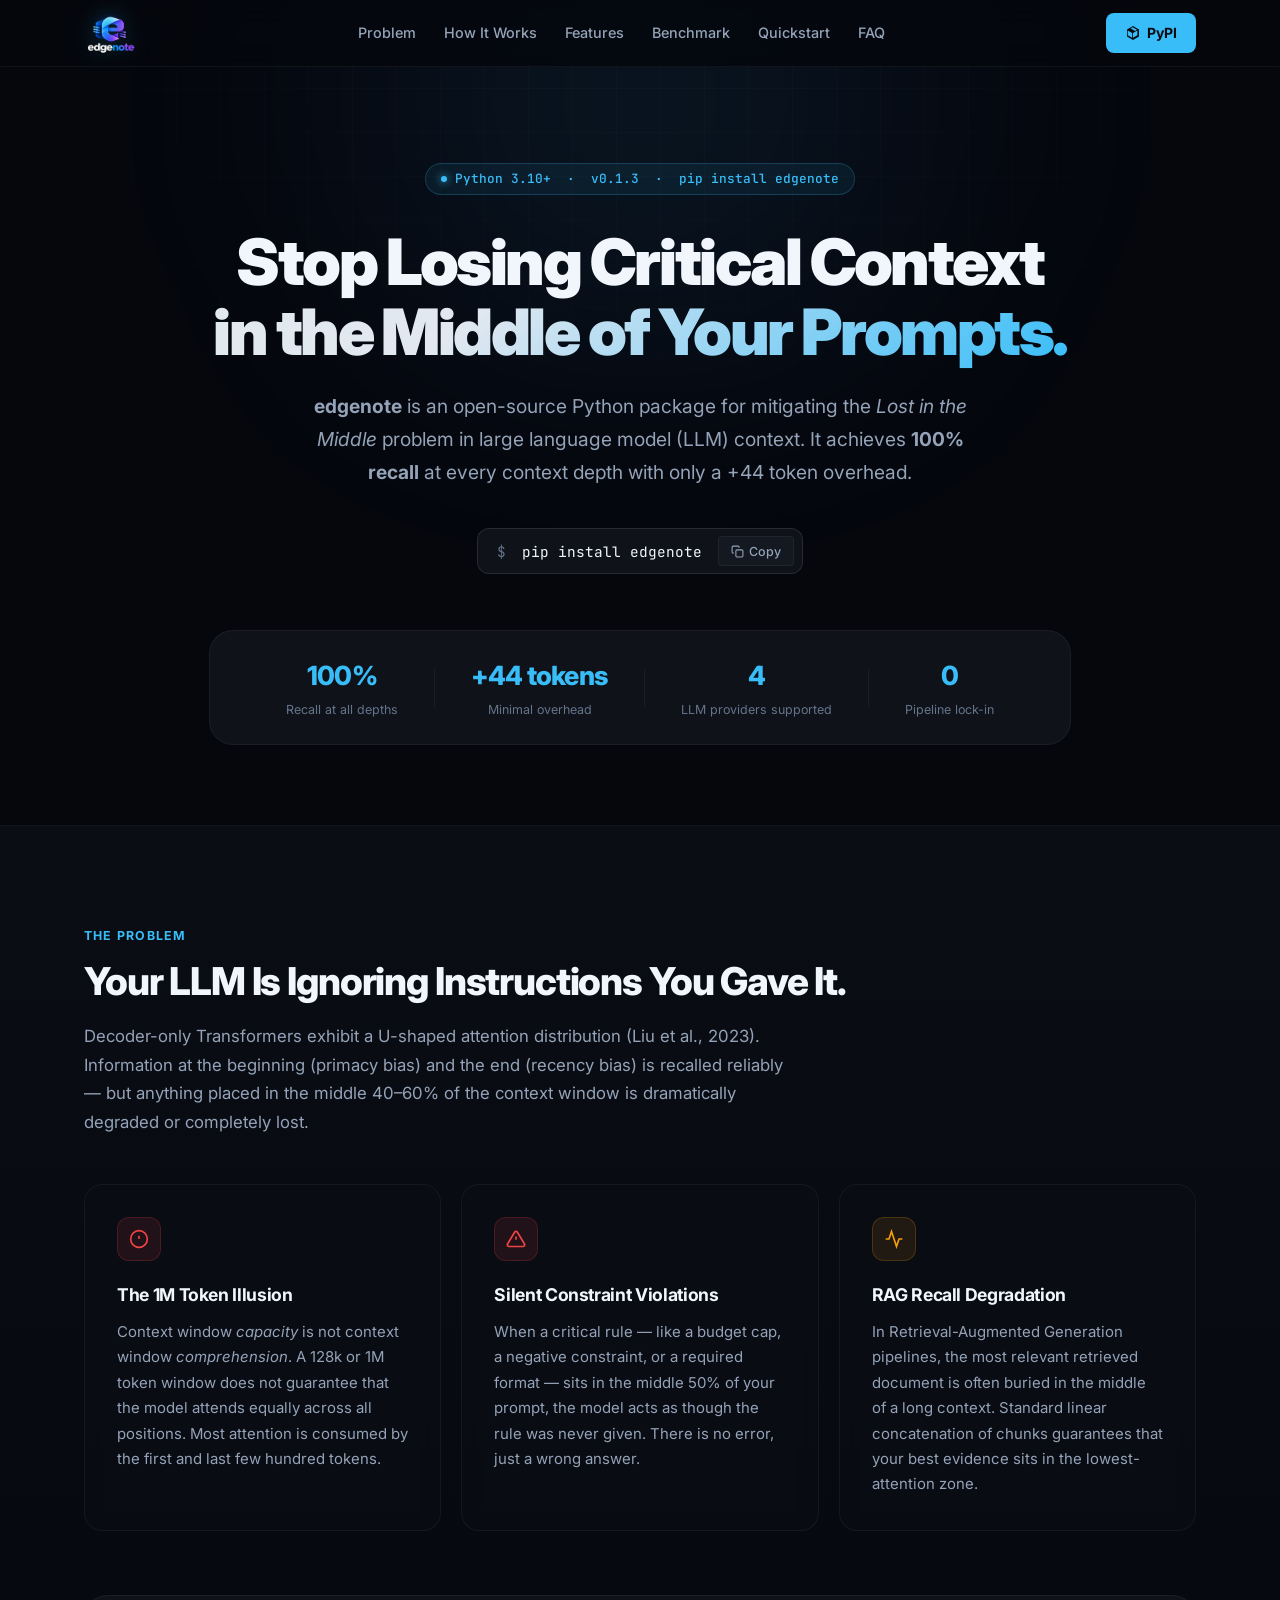
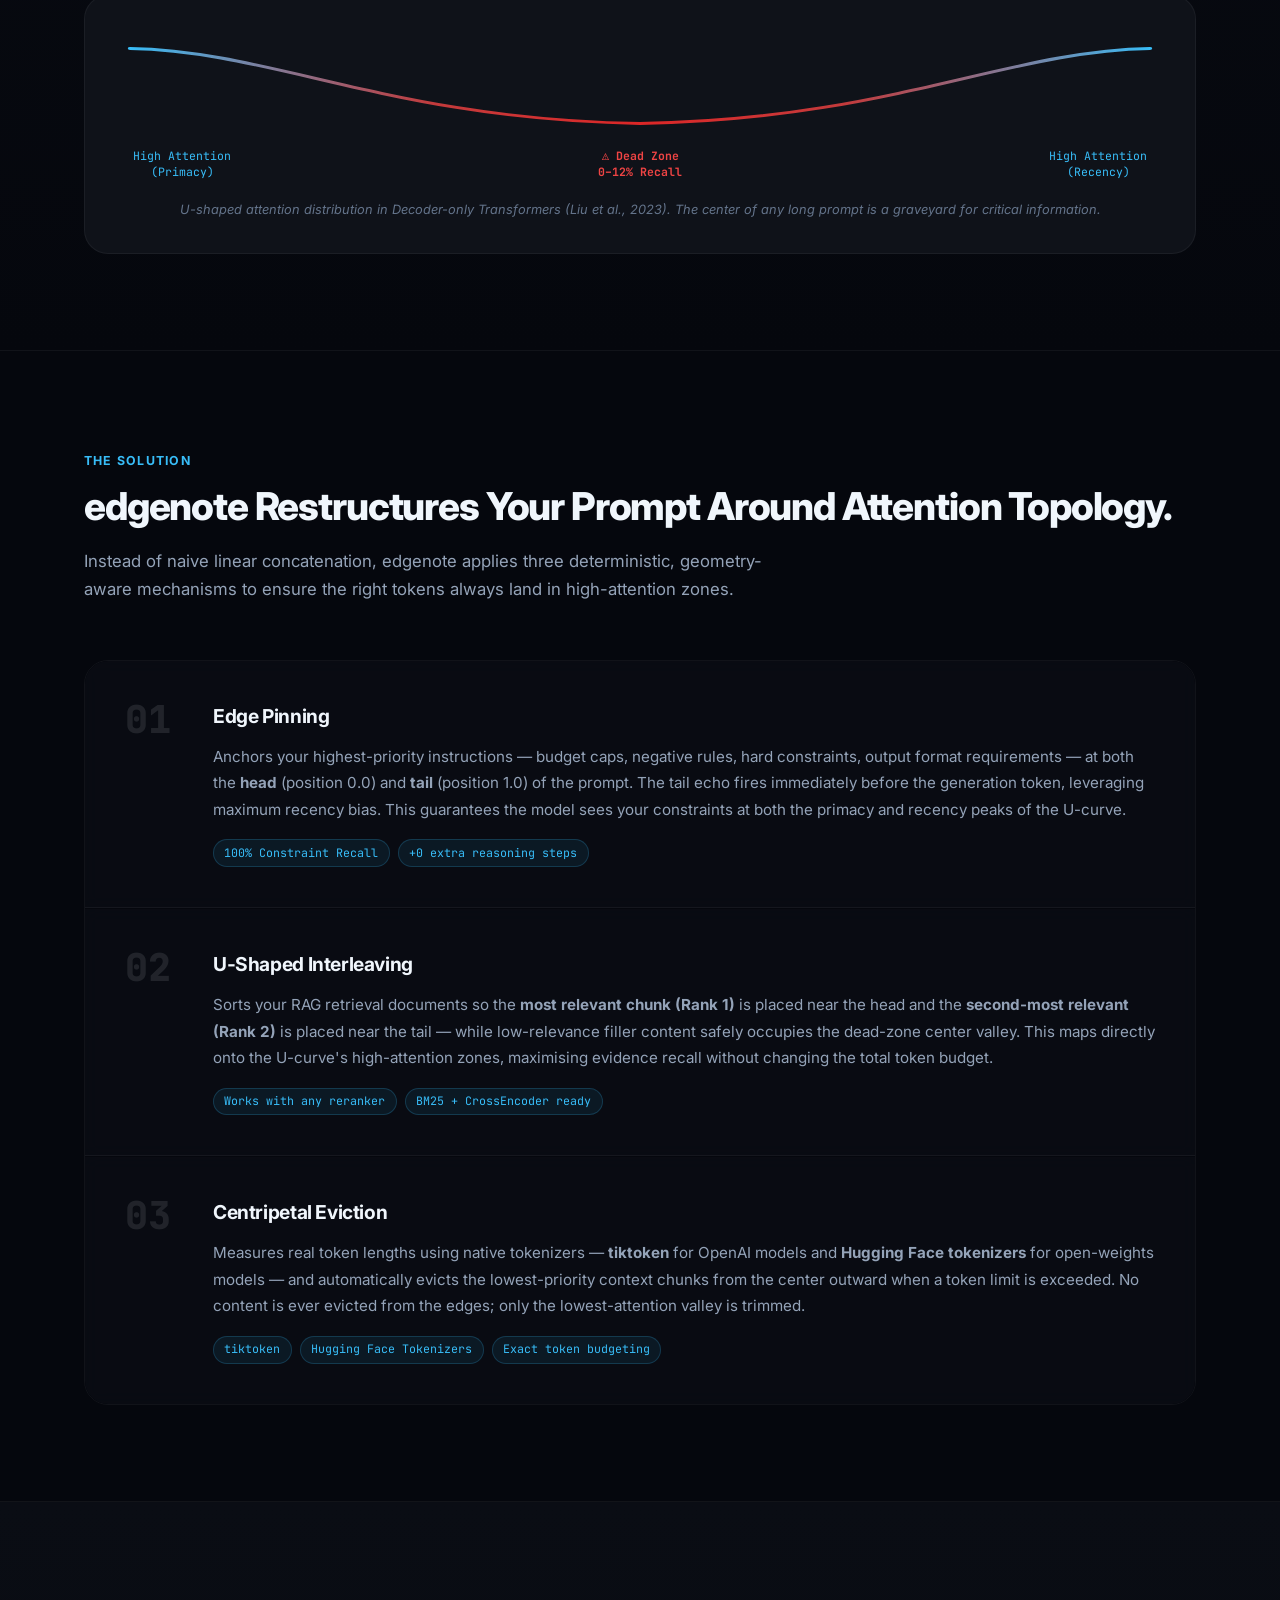
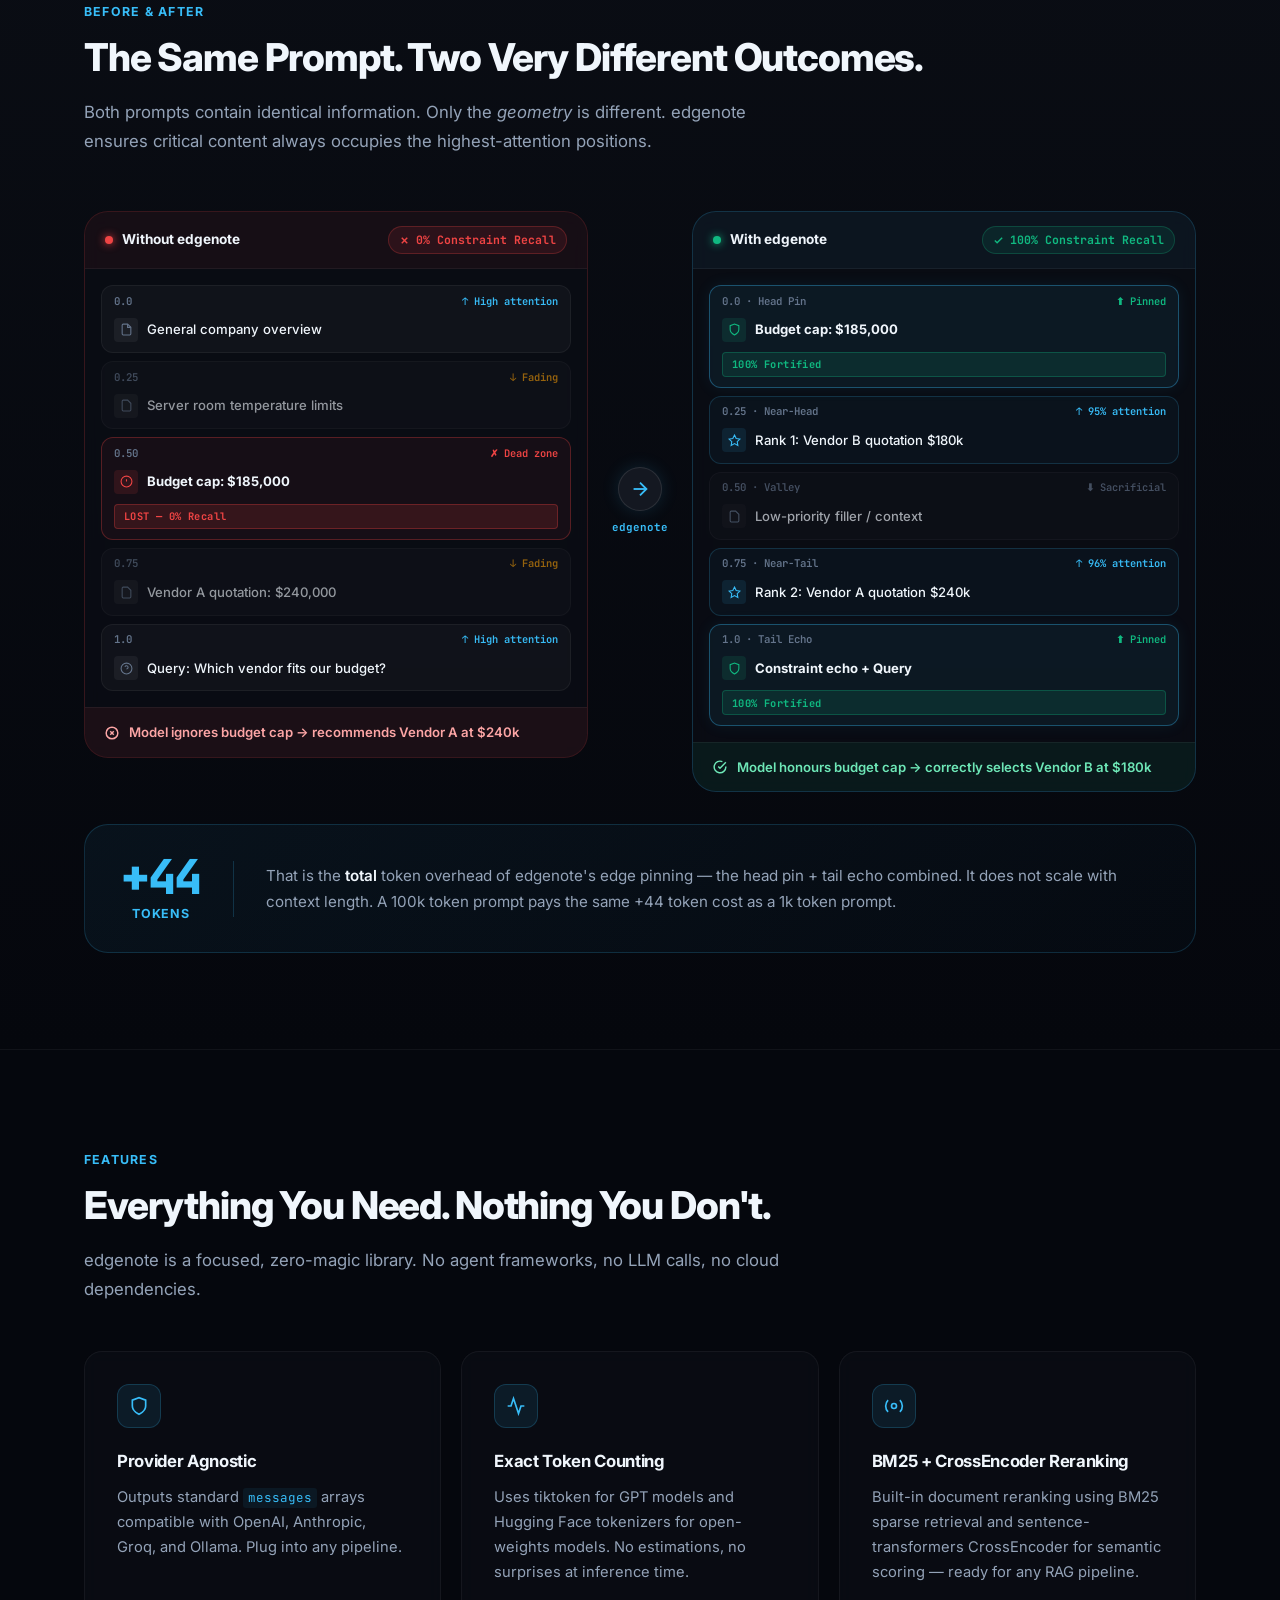
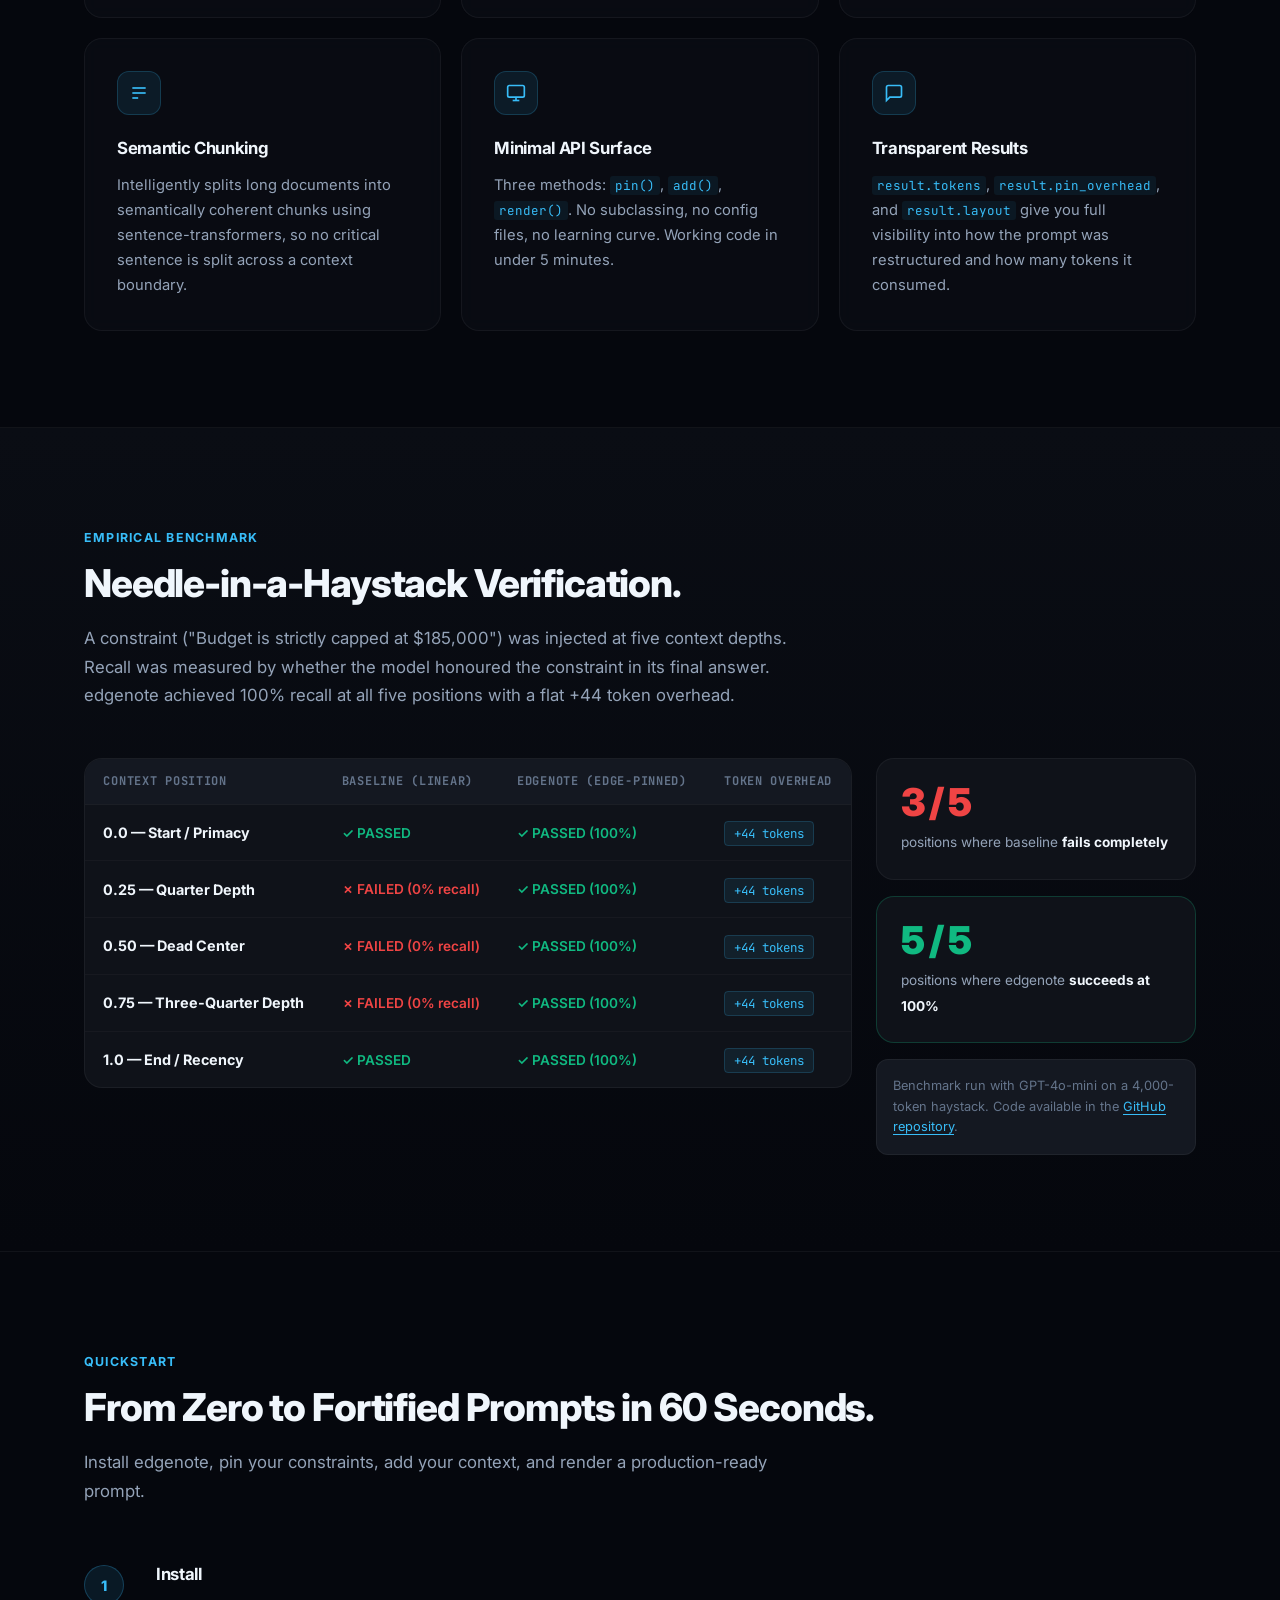
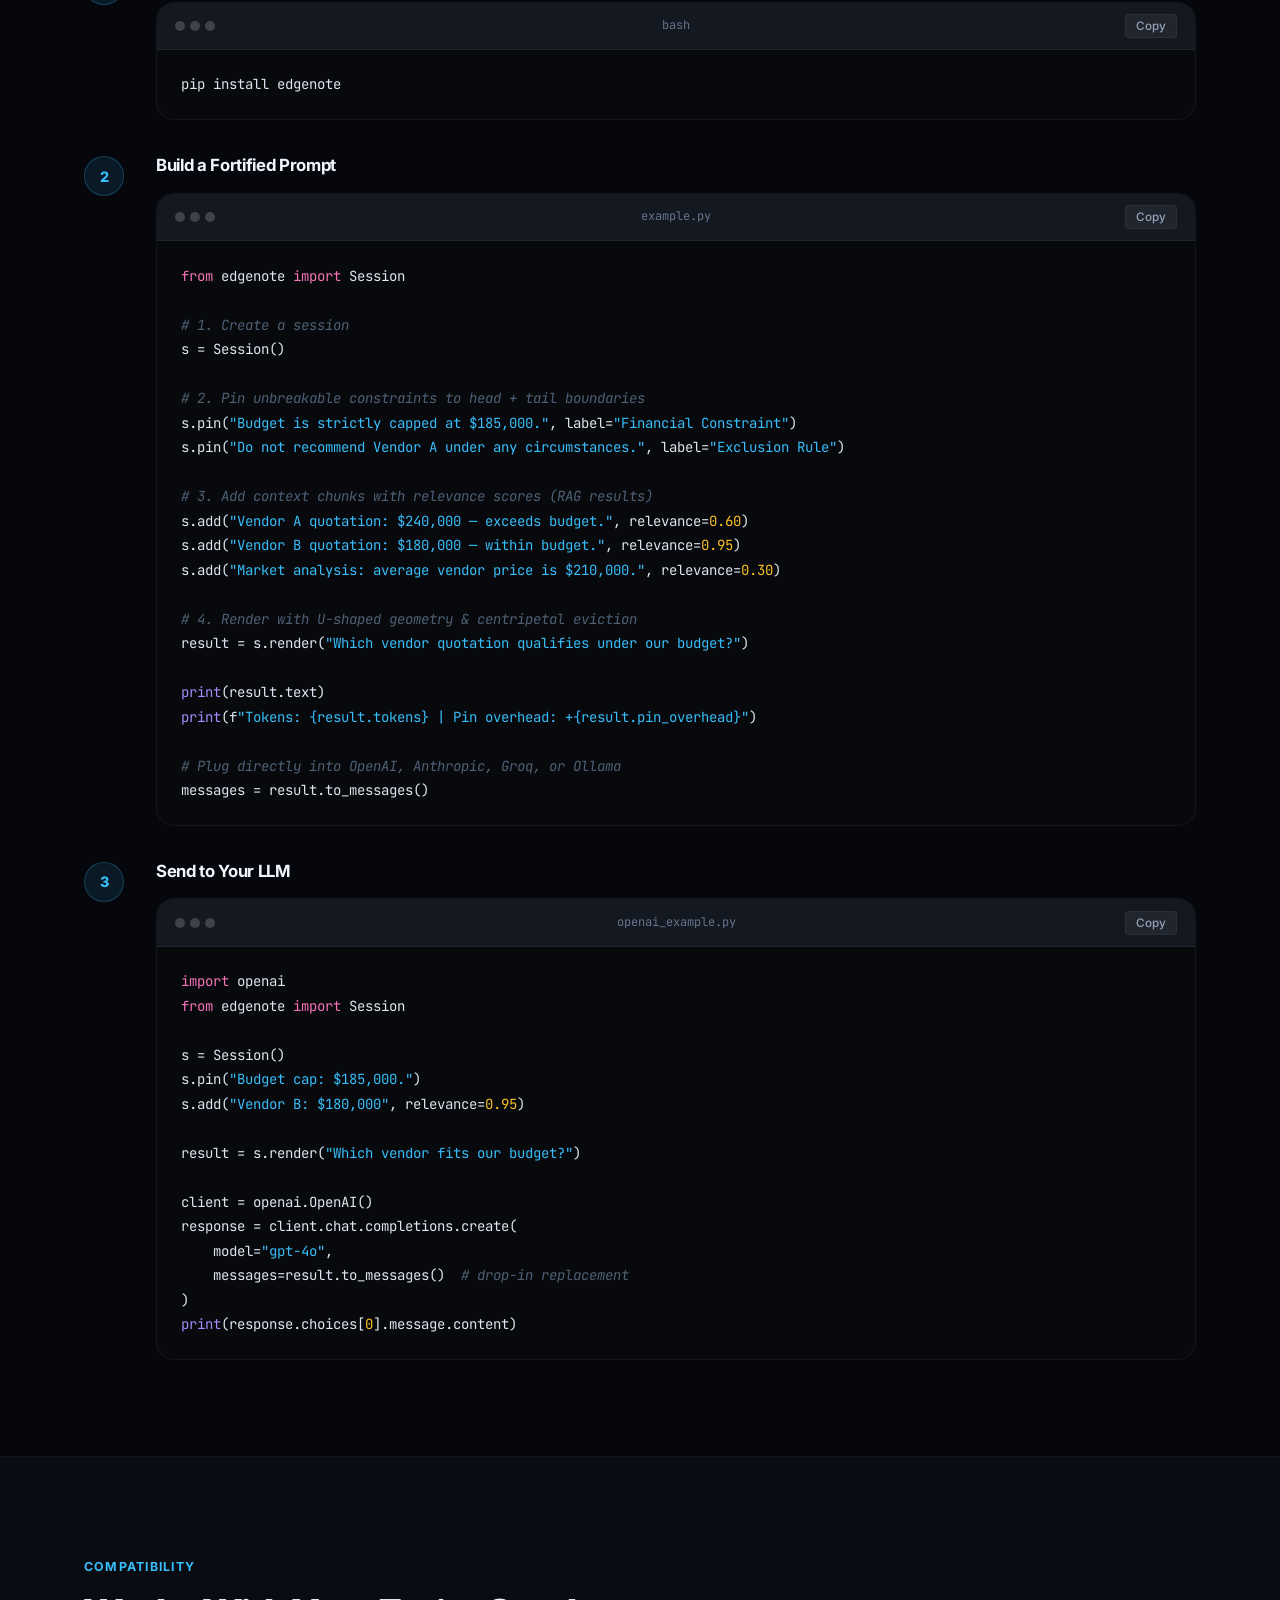
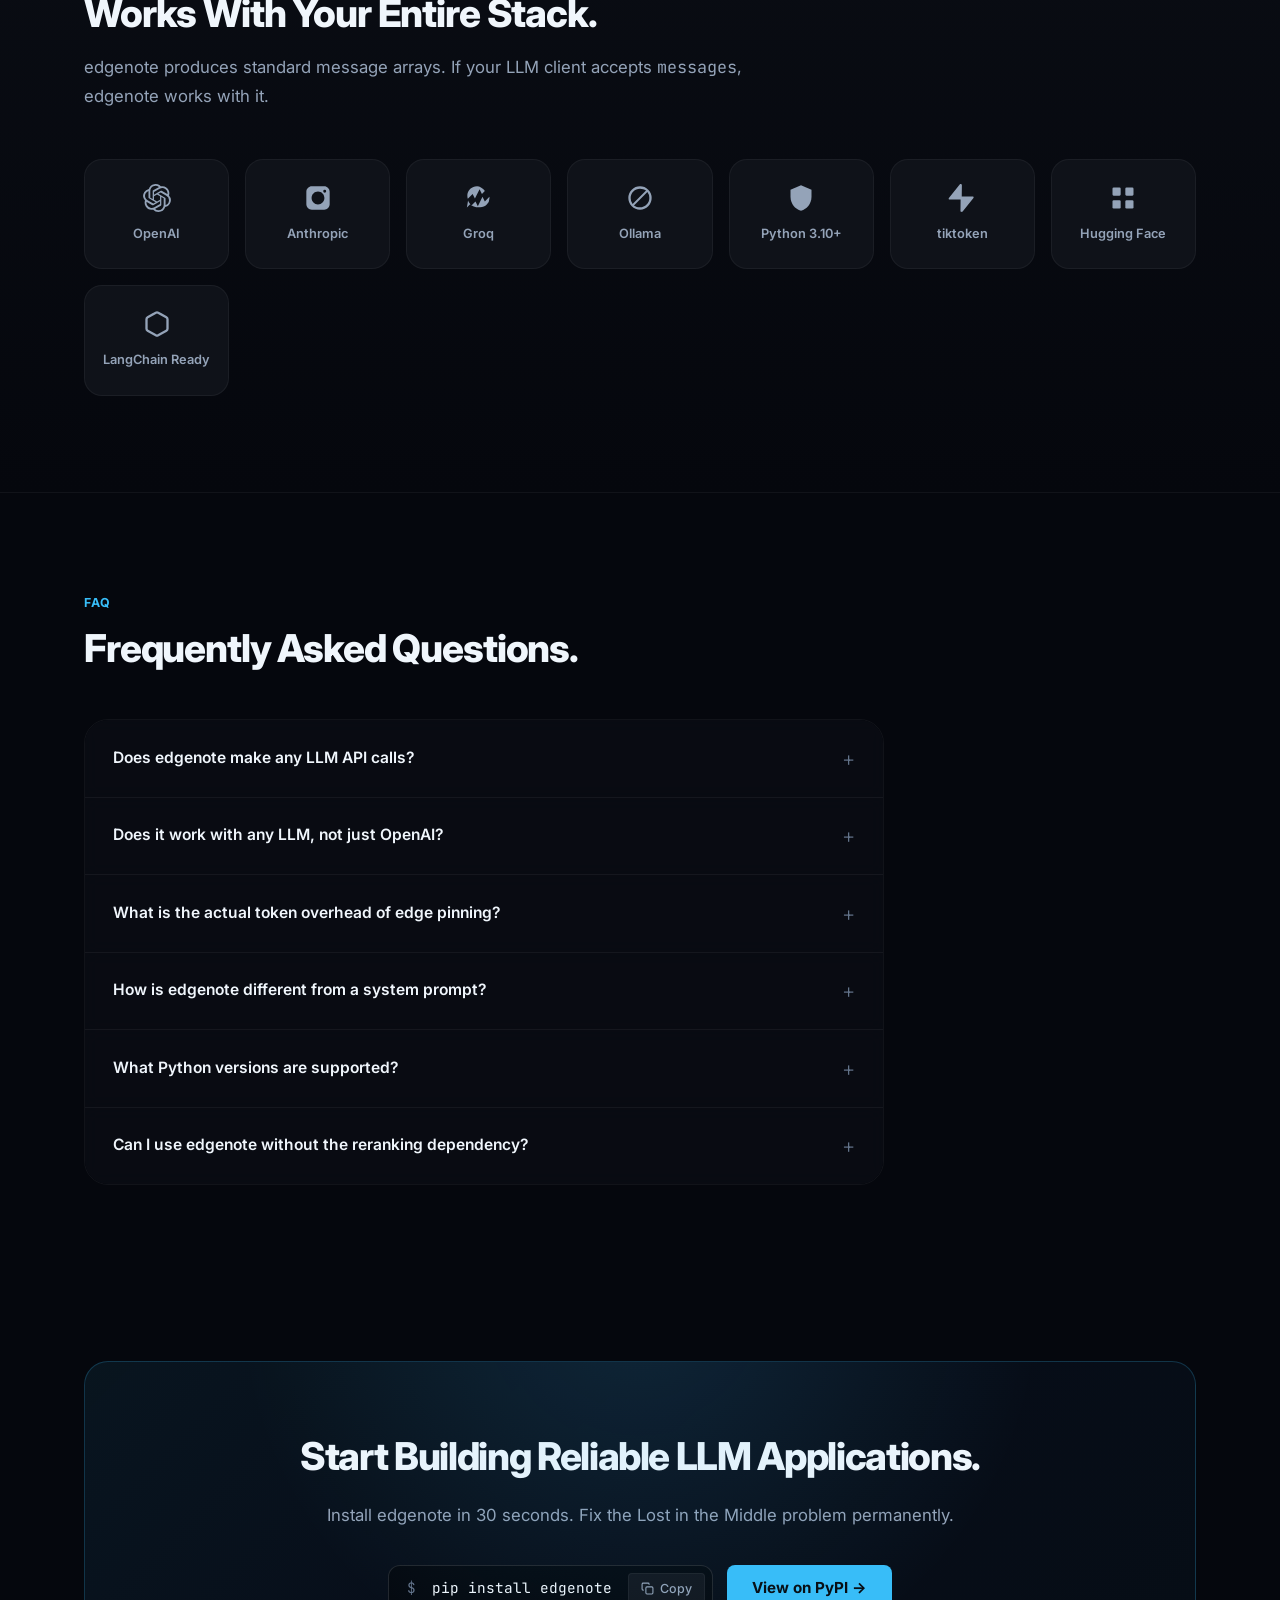
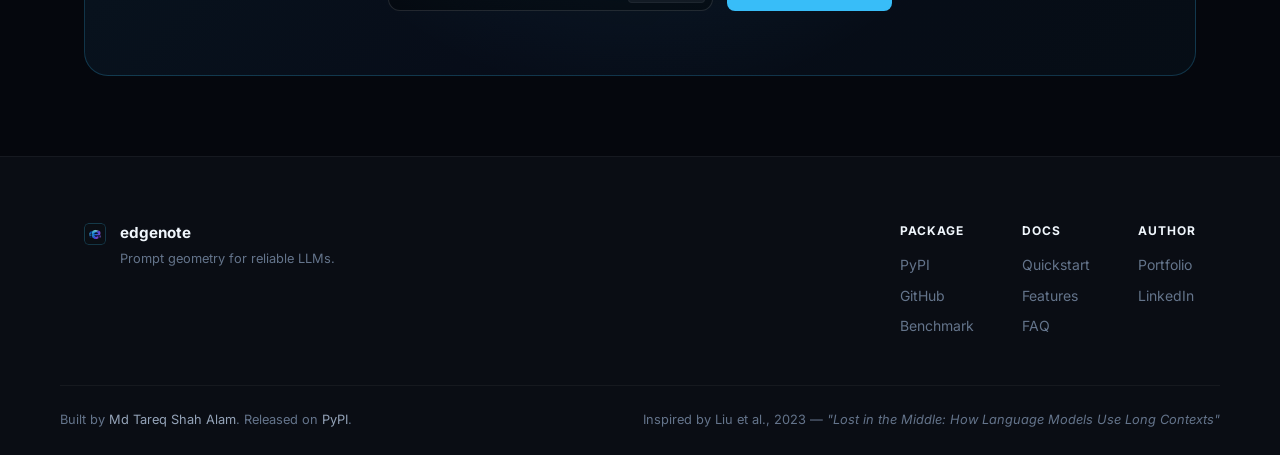
==== index.html @ c03763b7 "Add robots.txt and sitemap.xml for SEO and crawler indexing" ====
<!DOCTYPE html>
<html lang="en">

<head>
  <meta charset="UTF-8">
  <meta name="viewport" content="width=device-width, initial-scale=1.0">

  <!-- Primary SEO -->
  <title>edgenote</title>
  <meta name="description"
    content="edgenote is an open-source Python package for mitigating the Lost in the Middle problem in large language model (LLM) context. 100% recall at every context depth with +44 token overhead.">
  <meta name="keywords"
    content="edgenote, lost in the middle, LLM prompt optimization, RAG context window, edge pinning, Python package, prompt engineering, transformer attention, tiktoken, hugging face, OpenAI, Anthropic, context length, token counting, BM25 reranking">
  <meta name="author" content="Md Tareq Shah Alam">
  <meta name="robots" content="index, follow">

  <!-- Canonical & Sitemap -->
  <link rel="canonical" href="https://pyedgenote.github.io/">
  <link rel="sitemap" type="application/xml" title="Sitemap" href="/sitemap.xml">

  <!-- Open Graph -->
  <meta property="og:type" content="website">
  <meta property="og:url" content="https://pyedgenote.github.io/">
  <meta property="og:title" content="edgenote — Fix Lost in the Middle in LLM Prompts">
  <meta property="og:description"
    content="edgenote is an open-source Python package for mitigating the Lost in the Middle problem in large language model (LLM) context.">
  <meta property="og:site_name" content="edgenote">

  <!-- Twitter Card -->
  <meta name="twitter:card" content="summary_large_image">
  <meta name="twitter:title" content="edgenote — Fix Lost in the Middle in LLM Prompts">
  <meta name="twitter:description"
    content="edgenote is an open-source Python package for mitigating the Lost in the Middle problem in large language model (LLM) context.">

  <!-- Structured Data (JSON-LD) -->
  <script type="application/ld+json">
  {
    "@context": "https://schema.org",
    "@type": "SoftwareApplication",
    "name": "edgenote",
    "applicationCategory": "DeveloperApplication",
    "operatingSystem": "Python 3.10+",
    "description": "edgenote is an open-source Python package for mitigating the Lost in the Middle problem in large language model (LLM) context.",
    "url": "https://pyedgenote.github.io/",
    "downloadUrl": "https://pypi.org/project/edgenote/",
    "softwareVersion": "0.1.3",
    "author": {
      "@type": "Person",
      "name": "Md Tareq Shah Alam",
      "url": "https://tareqshahalam.is-a.dev/"
    },
    "license": "https://pypi.org/project/edgenote/",
    "keywords": "LLM, prompt engineering, lost in the middle, RAG, context window, Python"
  }
  </script>

  <!-- Favicons -->
  <link rel="icon" type="image/png" sizes="32x32" href="favicon-32x32.png">
  <link rel="icon" type="image/png" sizes="16x16" href="favicon-16x16.png">
  <link rel="apple-touch-icon" sizes="180x180" href="apple-touch-icon.png">
  <link rel="shortcut icon" href="favicon.png">

  <!-- Fonts -->
  <link rel="preconnect" href="https://fonts.googleapis.com">
  <link rel="preconnect" href="https://fonts.gstatic.com" crossorigin>
  <link
    href="https://fonts.googleapis.com/css2?family=Inter:wght@400;500;600;700;800;900&family=JetBrains+Mono:wght@400;500;600&display=swap"
    rel="stylesheet">

  <!-- Stylesheet -->
  <link rel="stylesheet" href="css/style.css">
</head>

<body>

  <!-- Background -->
  <div class="bg-grid" aria-hidden="true"></div>
  <div class="bg-glow" aria-hidden="true"></div>

  <!-- ===== NAVIGATION ===== -->
  <header class="navbar" role="banner">
    <div class="container nav-inner">
      <a href="#" class="brand" aria-label="edgenote home">
        <img src="logo.png" alt="edgenote" class="brand-logo">
      </a>

      <nav aria-label="Primary navigation">
        <ul class="nav-links">
          <li><a href="#problem">Problem</a></li>
          <li><a href="#solution">How It Works</a></li>
          <li><a href="#features">Features</a></li>
          <li><a href="#benchmark">Benchmark</a></li>
          <li><a href="#quickstart">Quickstart</a></li>
          <li><a href="#faq">FAQ</a></li>
        </ul>
      </nav>

      <!-- <div class="nav-cta">
        <a href="https://github.com/tareqshahalam" target="_blank" rel="noopener noreferrer" class="btn-ghost" aria-label="GitHub">
          <svg width="18" height="18" viewBox="0 0 24 24" fill="currentColor" aria-hidden="true"><path d="M12 0C5.37 0 0 5.37 0 12c0 5.3 3.438 9.8 8.205 11.385.6.113.82-.258.82-.577 0-.285-.01-1.04-.015-2.04-3.338.724-4.042-1.61-4.042-1.61C4.422 18.07 3.633 17.7 3.633 17.7c-1.087-.744.084-.729.084-.729 1.205.084 1.838 1.236 1.838 1.236 1.07 1.835 2.809 1.305 3.495.998.108-.776.417-1.305.76-1.605-2.665-.3-5.466-1.332-5.466-5.93 0-1.31.465-2.38 1.235-3.22-.135-.303-.54-1.523.105-3.176 0 0 1.005-.322 3.3 1.23.96-.267 1.98-.399 3-.405 1.02.006 2.04.138 3 .405 2.28-1.552 3.285-1.23 3.285-1.23.645 1.653.24 2.873.12 3.176.765.84 1.23 1.91 1.23 3.22 0 4.61-2.805 5.625-5.475 5.92.42.36.81 1.096.81 2.22 0 1.606-.015 2.896-.015 3.286 0 .315.21.69.825.57C20.565 21.795 24 17.295 24 12c0-6.63-5.37-12-12-12"/></svg>
        </a> -->
      <a href="https://pypi.org/project/edgenote/" target="_blank" rel="noopener noreferrer" class="btn-primary">
        <svg width="14" height="14" viewBox="0 0 24 24" fill="currentColor" aria-hidden="true">
          <path
            d="M12 0L1.75 5.92v12.16L12 24l10.25-5.92V5.92L12 0zm-.75 2.14l7.63 4.41-3.32 1.92-7.63-4.41 3.32-1.92zm-8.25 5.4l7.5 4.34v8.13l-7.5-4.34V7.54zm16.5 8.13l-7.5 4.34v-8.13l7.5-4.34v8.13z" />
        </svg>
        PyPI
      </a>
    </div>
    </div>
  </header>

  <main id="main-content">

    <!-- ===== HERO ===== -->
    <section class="hero" id="overview" aria-labelledby="hero-heading">
      <div class="container">

        <div class="hero-badge">
          <span class="badge-dot" aria-hidden="true"></span>
          <span>Python 3.10+ &nbsp;·&nbsp; v0.1.3 &nbsp;·&nbsp; pip install edgenote</span>
        </div>

        <h1 id="hero-heading">
          Stop Losing Critical Context<br>
          <span class="gradient-text">in the Middle of Your Prompts.</span>
        </h1>

        <p class="hero-sub">
          <strong>edgenote</strong> is an open-source Python package for mitigating the <em>Lost in the Middle</em>
          problem in large language model (LLM) context. It achieves <strong>100% recall</strong> at every context depth
          with only a +44 token overhead.
        </p>

        <div class="hero-actions">
          <div class="install-bar" id="installBar">
            <span class="install-prefix" aria-hidden="true">$</span>
            <code id="installCommandText">pip install edgenote</code>
            <button id="copyInstallBtn" class="copy-btn" aria-label="Copy pip install edgenote">
              <svg width="13" height="13" viewBox="0 0 24 24" fill="none" stroke="currentColor" stroke-width="2"
                aria-hidden="true">
                <rect x="9" y="9" width="13" height="13" rx="2" />
                <path d="M5 15H4a2 2 0 0 1-2-2V4a2 2 0 0 1 2-2h9a2 2 0 0 1 2 2v1" />
              </svg>
              <span>Copy</span>
            </button>
          </div>
          <!-- <a href="https://pypi.org/project/edgenote/" target="_blank" rel="noopener noreferrer" class="btn-outline">
            View on PyPI →
          </a> -->
        </div>

        <div class="hero-stats" role="list" aria-label="Package statistics">
          <div class="stat" role="listitem">
            <span class="stat-value">100%</span>
            <span class="stat-label">Recall at all depths</span>
          </div>
          <div class="stat-divider" aria-hidden="true"></div>
          <div class="stat" role="listitem">
            <span class="stat-value">+44 tokens</span>
            <span class="stat-label">Minimal overhead</span>
          </div>
          <div class="stat-divider" aria-hidden="true"></div>
          <div class="stat" role="listitem">
            <span class="stat-value">4</span>
            <span class="stat-label">LLM providers supported</span>
          </div>
          <div class="stat-divider" aria-hidden="true"></div>
          <div class="stat" role="listitem">
            <span class="stat-value">0</span>
            <span class="stat-label">Pipeline lock-in</span>
          </div>
        </div>

      </div>
    </section>

    <!-- ===== PROBLEM ===== -->
    <section class="section section-alt reveal" id="problem" aria-labelledby="problem-heading">
      <div class="container">
        <div class="section-label">The Problem</div>
        <h2 id="problem-heading" class="section-title">Your LLM Is Ignoring Instructions You Gave It.</h2>
        <p class="section-sub">
          Decoder-only Transformers exhibit a U-shaped attention distribution (Liu et al., 2023). Information at the
          beginning (primacy bias) and the end (recency bias) is recalled reliably — but anything placed in the middle
          40–60% of the context window is dramatically degraded or completely lost.
        </p>

        <div class="problem-grid">
          <article class="problem-card">
            <div class="problem-icon problem-icon--red" aria-hidden="true">
              <svg width="20" height="20" viewBox="0 0 24 24" fill="none" stroke="currentColor" stroke-width="2">
                <circle cx="12" cy="12" r="10" />
                <line x1="12" y1="8" x2="12" y2="12" />
                <line x1="12" y1="16" x2="12.01" y2="16" />
              </svg>
            </div>
            <h3>The 1M Token Illusion</h3>
            <p>Context window <em>capacity</em> is not context window <em>comprehension</em>. A 128k or 1M token window
              does not guarantee that the model attends equally across all positions. Most attention is consumed by the
              first and last few hundred tokens.</p>
          </article>

          <article class="problem-card">
            <div class="problem-icon problem-icon--red" aria-hidden="true">
              <svg width="20" height="20" viewBox="0 0 24 24" fill="none" stroke="currentColor" stroke-width="2">
                <path d="M10.29 3.86L1.82 18a2 2 0 0 0 1.71 3h16.94a2 2 0 0 0 1.71-3L13.71 3.86a2 2 0 0 0-3.42 0z" />
                <line x1="12" y1="9" x2="12" y2="13" />
                <line x1="12" y1="17" x2="12.01" y2="17" />
              </svg>
            </div>
            <h3>Silent Constraint Violations</h3>
            <p>When a critical rule — like a budget cap, a negative constraint, or a required format — sits in the
              middle 50% of your prompt, the model acts as though the rule was never given. There is no error, just a
              wrong answer.</p>
          </article>

          <article class="problem-card">
            <div class="problem-icon problem-icon--amber" aria-hidden="true">
              <svg width="20" height="20" viewBox="0 0 24 24" fill="none" stroke="currentColor" stroke-width="2">
                <polyline points="22 12 18 12 15 21 9 3 6 12 2 12" />
              </svg>
            </div>
            <h3>RAG Recall Degradation</h3>
            <p>In Retrieval-Augmented Generation pipelines, the most relevant retrieved document is often buried in the
              middle of a long context. Standard linear concatenation of chunks guarantees that your best evidence sits
              in the lowest-attention zone.</p>
          </article>
        </div>

        <!-- Attention curve visual -->
        <div class="attention-visual" aria-label="U-shaped attention curve diagram">
          <div class="attn-curve-wrap">
            <svg viewBox="0 0 800 120" preserveAspectRatio="none" class="attn-curve-svg" aria-hidden="true">
              <defs>
                <linearGradient id="attnGrad" x1="0%" y1="0%" x2="100%" y2="0%">
                  <stop offset="0%" stop-color="#38bdf8" stop-opacity="1" />
                  <stop offset="30%" stop-color="#ef4444" stop-opacity="0.8" />
                  <stop offset="50%" stop-color="#dc2626" stop-opacity="1" />
                  <stop offset="70%" stop-color="#ef4444" stop-opacity="0.8" />
                  <stop offset="100%" stop-color="#38bdf8" stop-opacity="1" />
                </linearGradient>
              </defs>
              <path d="M 10 15 C 120 18, 210 100, 400 105 C 590 100, 680 18, 790 15" fill="none" stroke="url(#attnGrad)"
                stroke-width="3.5" stroke-linecap="round" />
            </svg>
            <div class="attn-labels" aria-hidden="true">
              <span class="attn-label attn-label--good">High Attention<br>(Primacy)</span>
              <span class="attn-label attn-label--bad">⚠ Dead Zone<br>0–12% Recall</span>
              <span class="attn-label attn-label--good">High Attention<br>(Recency)</span>
            </div>
          </div>
          <p class="attn-caption">U-shaped attention distribution in Decoder-only Transformers (Liu et al., 2023). The
            center of any long prompt is a graveyard for critical information.</p>
        </div>

      </div>
    </section>

    <!-- ===== HOW IT WORKS / SOLUTION ===== -->
    <section class="section reveal" id="solution" aria-labelledby="solution-heading">
      <div class="container">
        <div class="section-label">The Solution</div>
        <h2 id="solution-heading" class="section-title">edgenote Restructures Your Prompt Around Attention Topology.
        </h2>
        <p class="section-sub">
          Instead of naive linear concatenation, edgenote applies three deterministic, geometry-aware mechanisms to
          ensure the right tokens always land in high-attention zones.
        </p>

        <div class="mechanism-list">

          <div class="mechanism reveal">
            <div class="mechanism-num" aria-hidden="true">01</div>
            <div class="mechanism-content">
              <h3>Edge Pinning</h3>
              <p>Anchors your highest-priority instructions — budget caps, negative rules, hard constraints, output
                format requirements — at both the <strong>head</strong> (position 0.0) and <strong>tail</strong>
                (position 1.0) of the prompt. The tail echo fires immediately before the generation token, leveraging
                maximum recency bias. This guarantees the model sees your constraints at both the primacy and recency
                peaks of the U-curve.</p>
              <div class="mechanism-tag">
                <span class="tag">100% Constraint Recall</span>
                <span class="tag">+0 extra reasoning steps</span>
              </div>
            </div>
          </div>

          <div class="mechanism reveal">
            <div class="mechanism-num" aria-hidden="true">02</div>
            <div class="mechanism-content">
              <h3>U-Shaped Interleaving</h3>
              <p>Sorts your RAG retrieval documents so the <strong>most relevant chunk (Rank 1)</strong> is placed near
                the head and the <strong>second-most relevant (Rank 2)</strong> is placed near the tail — while
                low-relevance filler content safely occupies the dead-zone center valley. This maps directly onto the
                U-curve's high-attention zones, maximising evidence recall without changing the total token budget.</p>
              <div class="mechanism-tag">
                <span class="tag">Works with any reranker</span>
                <span class="tag">BM25 + CrossEncoder ready</span>
              </div>
            </div>
          </div>

          <div class="mechanism reveal">
            <div class="mechanism-num" aria-hidden="true">03</div>
            <div class="mechanism-content">
              <h3>Centripetal Eviction</h3>
              <p>Measures real token lengths using native tokenizers — <strong>tiktoken</strong> for OpenAI models and
                <strong>Hugging Face tokenizers</strong> for open-weights models — and automatically evicts the
                lowest-priority context chunks from the center outward when a token limit is exceeded. No content is
                ever evicted from the edges; only the lowest-attention valley is trimmed.
              </p>
              <div class="mechanism-tag">
                <span class="tag">tiktoken</span>
                <span class="tag">Hugging Face Tokenizers</span>
                <span class="tag">Exact token budgeting</span>
              </div>
            </div>
          </div>

        </div>
      </div>
    </section>

    <!-- ===== PROMPT ANATOMY COMPARISON ===== -->
    <section class="section section-alt reveal" id="how-it-works" aria-labelledby="anatomy-heading">
      <div class="container">
        <div class="section-label">Before &amp; After</div>
        <h2 id="anatomy-heading" class="section-title">The Same Prompt. Two Very Different Outcomes.</h2>
        <p class="section-sub">Both prompts contain identical information. Only the <em>geometry</em> is different.
          edgenote ensures critical content always occupies the highest-attention positions.</p>

        <div class="anatomy-compare">

          <!-- BEFORE -->
          <div class="anatomy-panel anatomy-panel--bad">
            <div class="anatomy-panel-header">
              <div class="anatomy-panel-status">
                <span class="anatomy-status-dot anatomy-status-dot--bad"></span>
                <span class="anatomy-panel-label">Without edgenote</span>
              </div>
              <span class="anatomy-result-tag anatomy-result-tag--bad">
                <svg width="11" height="11" viewBox="0 0 24 24" fill="none" stroke="currentColor" stroke-width="3"
                  aria-hidden="true">
                  <line x1="18" y1="6" x2="6" y2="18" />
                  <line x1="6" y1="6" x2="18" y2="18" />
                </svg>
                0% Constraint Recall
              </span>
            </div>

            <div class="anatomy-slots">
              <div class="anatomy-slot anatomy-slot--neutral">
                <div class="anatomy-slot-pos">
                  <span class="anatomy-pos-label">0.0</span>
                  <span class="anatomy-attention anatomy-attention--high">↑ High attention</span>
                </div>
                <div class="anatomy-slot-body">
                  <div class="anatomy-slot-icon anatomy-slot-icon--neutral" aria-hidden="true">
                    <svg width="13" height="13" viewBox="0 0 24 24" fill="none" stroke="currentColor" stroke-width="2">
                      <path d="M14 2H6a2 2 0 0 0-2 2v16a2 2 0 0 0 2 2h12a2 2 0 0 0 2-2V8z" />
                      <polyline points="14 2 14 8 20 8" />
                    </svg>
                  </div>
                  <span>General company overview</span>
                </div>
              </div>

              <div class="anatomy-slot anatomy-slot--neutral anatomy-slot--fade">
                <div class="anatomy-slot-pos">
                  <span class="anatomy-pos-label">0.25</span>
                  <span class="anatomy-attention anatomy-attention--mid">↓ Fading</span>
                </div>
                <div class="anatomy-slot-body">
                  <div class="anatomy-slot-icon anatomy-slot-icon--neutral" aria-hidden="true">
                    <svg width="13" height="13" viewBox="0 0 24 24" fill="none" stroke="currentColor" stroke-width="2">
                      <path d="M14 2H6a2 2 0 0 0-2 2v16a2 2 0 0 0 2 2h12a2 2 0 0 0 2-2V8z" />
                    </svg>
                  </div>
                  <span>Server room temperature limits</span>
                </div>
              </div>

              <div class="anatomy-slot anatomy-slot--critical">
                <div class="anatomy-slot-pos">
                  <span class="anatomy-pos-label">0.50</span>
                  <span class="anatomy-attention anatomy-attention--dead">✗ Dead zone</span>
                </div>
                <div class="anatomy-slot-body">
                  <div class="anatomy-slot-icon anatomy-slot-icon--critical" aria-hidden="true">
                    <svg width="13" height="13" viewBox="0 0 24 24" fill="none" stroke="currentColor" stroke-width="2">
                      <circle cx="12" cy="12" r="10" />
                      <line x1="12" y1="8" x2="12" y2="12" />
                      <line x1="12" y1="16" x2="12.01" y2="16" />
                    </svg>
                  </div>
                  <strong>Budget cap: $185,000</strong>
                </div>
                <div class="anatomy-slot-lost" aria-label="This content is lost">LOST — 0% Recall</div>
              </div>

              <div class="anatomy-slot anatomy-slot--neutral anatomy-slot--fade">
                <div class="anatomy-slot-pos">
                  <span class="anatomy-pos-label">0.75</span>
                  <span class="anatomy-attention anatomy-attention--mid">↓ Fading</span>
                </div>
                <div class="anatomy-slot-body">
                  <div class="anatomy-slot-icon anatomy-slot-icon--neutral" aria-hidden="true">
                    <svg width="13" height="13" viewBox="0 0 24 24" fill="none" stroke="currentColor" stroke-width="2">
                      <path d="M14 2H6a2 2 0 0 0-2 2v16a2 2 0 0 0 2 2h12a2 2 0 0 0 2-2V8z" />
                    </svg>
                  </div>
                  <span>Vendor A quotation: $240,000</span>
                </div>
              </div>

              <div class="anatomy-slot anatomy-slot--neutral">
                <div class="anatomy-slot-pos">
                  <span class="anatomy-pos-label">1.0</span>
                  <span class="anatomy-attention anatomy-attention--high">↑ High attention</span>
                </div>
                <div class="anatomy-slot-body">
                  <div class="anatomy-slot-icon anatomy-slot-icon--neutral" aria-hidden="true">
                    <svg width="13" height="13" viewBox="0 0 24 24" fill="none" stroke="currentColor" stroke-width="2">
                      <circle cx="12" cy="12" r="10" />
                      <path d="M9.09 9a3 3 0 0 1 5.83 1c0 2-3 3-3 3" />
                      <line x1="12" y1="17" x2="12.01" y2="17" />
                    </svg>
                  </div>
                  <span>Query: Which vendor fits our budget?</span>
                </div>
              </div>
            </div>

            <div class="anatomy-outcome anatomy-outcome--bad">
              <svg width="14" height="14" viewBox="0 0 24 24" fill="none" stroke="currentColor" stroke-width="2.5"
                aria-hidden="true">
                <circle cx="12" cy="12" r="10" />
                <line x1="15" y1="9" x2="9" y2="15" />
                <line x1="9" y1="9" x2="15" y2="15" />
              </svg>
              Model ignores budget cap → recommends Vendor A at $240k
            </div>
          </div>

          <!-- DIVIDER ARROW -->
          <div class="anatomy-arrow" aria-hidden="true">
            <div class="anatomy-arrow-wrap">
              <svg width="22" height="22" viewBox="0 0 24 24" fill="none" stroke="currentColor" stroke-width="2">
                <line x1="5" y1="12" x2="19" y2="12" />
                <polyline points="12 5 19 12 12 19" />
              </svg>
            </div>
            <span class="anatomy-arrow-label">edgenote</span>
          </div>

          <!-- AFTER -->
          <div class="anatomy-panel anatomy-panel--good">
            <div class="anatomy-panel-header">
              <div class="anatomy-panel-status">
                <span class="anatomy-status-dot anatomy-status-dot--good"></span>
                <span class="anatomy-panel-label">With edgenote</span>
              </div>
              <span class="anatomy-result-tag anatomy-result-tag--good">
                <svg width="11" height="11" viewBox="0 0 24 24" fill="none" stroke="currentColor" stroke-width="3"
                  aria-hidden="true">
                  <polyline points="20 6 9 17 4 12" />
                </svg>
                100% Constraint Recall
              </span>
            </div>

            <div class="anatomy-slots">
              <div class="anatomy-slot anatomy-slot--pinned">
                <div class="anatomy-slot-pos">
                  <span class="anatomy-pos-label">0.0 · Head Pin</span>
                  <span class="anatomy-attention anatomy-attention--pinned">⬆ Pinned</span>
                </div>
                <div class="anatomy-slot-body">
                  <div class="anatomy-slot-icon anatomy-slot-icon--pinned" aria-hidden="true">
                    <svg width="13" height="13" viewBox="0 0 24 24" fill="none" stroke="currentColor" stroke-width="2">
                      <path d="M12 22s8-4 8-10V5l-8-3-8 3v7c0 6 8 10 8 10z" />
                    </svg>
                  </div>
                  <strong>Budget cap: $185,000</strong>
                </div>
                <div class="anatomy-slot-fortified">100% Fortified</div>
              </div>

              <div class="anatomy-slot anatomy-slot--near">
                <div class="anatomy-slot-pos">
                  <span class="anatomy-pos-label">0.25 · Near-Head</span>
                  <span class="anatomy-attention anatomy-attention--high">↑ 95% attention</span>
                </div>
                <div class="anatomy-slot-body">
                  <div class="anatomy-slot-icon anatomy-slot-icon--near" aria-hidden="true">
                    <svg width="13" height="13" viewBox="0 0 24 24" fill="none" stroke="currentColor" stroke-width="2">
                      <polygon
                        points="12 2 15.09 8.26 22 9.27 17 14.14 18.18 21.02 12 17.77 5.82 21.02 7 14.14 2 9.27 8.91 8.26 12 2" />
                    </svg>
                  </div>
                  <span>Rank 1: Vendor B quotation $180k</span>
                </div>
              </div>

              <div class="anatomy-slot anatomy-slot--valley">
                <div class="anatomy-slot-pos">
                  <span class="anatomy-pos-label">0.50 · Valley</span>
                  <span class="anatomy-attention anatomy-attention--valley">⬇ Sacrificial</span>
                </div>
                <div class="anatomy-slot-body">
                  <div class="anatomy-slot-icon anatomy-slot-icon--valley" aria-hidden="true">
                    <svg width="13" height="13" viewBox="0 0 24 24" fill="none" stroke="currentColor" stroke-width="2">
                      <path d="M14 2H6a2 2 0 0 0-2 2v16a2 2 0 0 0 2 2h12a2 2 0 0 0 2-2V8z" />
                    </svg>
                  </div>
                  <span>Low-priority filler / context</span>
                </div>
              </div>

              <div class="anatomy-slot anatomy-slot--near">
                <div class="anatomy-slot-pos">
                  <span class="anatomy-pos-label">0.75 · Near-Tail</span>
                  <span class="anatomy-attention anatomy-attention--high">↑ 96% attention</span>
                </div>
                <div class="anatomy-slot-body">
                  <div class="anatomy-slot-icon anatomy-slot-icon--near" aria-hidden="true">
                    <svg width="13" height="13" viewBox="0 0 24 24" fill="none" stroke="currentColor" stroke-width="2">
                      <polygon
                        points="12 2 15.09 8.26 22 9.27 17 14.14 18.18 21.02 12 17.77 5.82 21.02 7 14.14 2 9.27 8.91 8.26 12 2" />
                    </svg>
                  </div>
                  <span>Rank 2: Vendor A quotation $240k</span>
                </div>
              </div>

              <div class="anatomy-slot anatomy-slot--pinned">
                <div class="anatomy-slot-pos">
                  <span class="anatomy-pos-label">1.0 · Tail Echo</span>
                  <span class="anatomy-attention anatomy-attention--pinned">⬆ Pinned</span>
                </div>
                <div class="anatomy-slot-body">
                  <div class="anatomy-slot-icon anatomy-slot-icon--pinned" aria-hidden="true">
                    <svg width="13" height="13" viewBox="0 0 24 24" fill="none" stroke="currentColor" stroke-width="2">
                      <path d="M12 22s8-4 8-10V5l-8-3-8 3v7c0 6 8 10 8 10z" />
                    </svg>
                  </div>
                  <strong>Constraint echo + Query</strong>
                </div>
                <div class="anatomy-slot-fortified">100% Fortified</div>
              </div>
            </div>

            <div class="anatomy-outcome anatomy-outcome--good">
              <svg width="14" height="14" viewBox="0 0 24 24" fill="none" stroke="currentColor" stroke-width="2.5"
                aria-hidden="true">
                <path d="M22 11.08V12a10 10 0 1 1-5.93-9.14" />
                <polyline points="22 4 12 14.01 9 11.01" />
              </svg>
              Model honours budget cap → correctly selects Vendor B at $180k
            </div>
          </div>

        </div>

        <!-- Overhead callout -->
        <div class="anatomy-callout">
          <div class="anatomy-callout-stat">
            <span class="anatomy-callout-num">+44</span>
            <span class="anatomy-callout-unit">tokens</span>
          </div>
          <div class="anatomy-callout-divider" aria-hidden="true"></div>
          <p class="anatomy-callout-text">That is the <em>total</em> token overhead of edgenote's edge pinning — the
            head pin + tail echo combined. It does not scale with context length. A 100k token prompt pays the same +44
            token cost as a 1k token prompt.</p>
        </div>

      </div>
    </section>

    <!-- ===== FEATURES ===== -->
    <section class="section reveal" id="features" aria-labelledby="features-heading">
      <div class="container">
        <div class="section-label">Features</div>
        <h2 id="features-heading" class="section-title">Everything You Need. Nothing You Don't.</h2>
        <p class="section-sub">edgenote is a focused, zero-magic library. No agent frameworks, no LLM calls, no cloud
          dependencies.</p>

        <div class="features-grid">
          <article class="feature-card">
            <div class="feature-icon" aria-hidden="true">
              <svg width="20" height="20" viewBox="0 0 24 24" fill="none" stroke="currentColor" stroke-width="2">
                <path d="M12 22s8-4 8-10V5l-8-3-8 3v7c0 6 8 10 8 10z" />
              </svg>
            </div>
            <h3>Provider Agnostic</h3>
            <p>Outputs standard <code>messages</code> arrays compatible with OpenAI, Anthropic, Groq, and Ollama. Plug
              into any pipeline.</p>
          </article>

          <article class="feature-card">
            <div class="feature-icon" aria-hidden="true">
              <svg width="20" height="20" viewBox="0 0 24 24" fill="none" stroke="currentColor" stroke-width="2">
                <polyline points="22 12 18 12 15 21 9 3 6 12 2 12" />
              </svg>
            </div>
            <h3>Exact Token Counting</h3>
            <p>Uses tiktoken for GPT models and Hugging Face tokenizers for open-weights models. No estimations, no
              surprises at inference time.</p>
          </article>

          <article class="feature-card">
            <div class="feature-icon" aria-hidden="true">
              <svg width="20" height="20" viewBox="0 0 24 24" fill="none" stroke="currentColor" stroke-width="2">
                <circle cx="12" cy="12" r="3" />
                <path d="M19.07 4.93a10 10 0 0 1 0 14.14M4.93 4.93a10 10 0 0 0 0 14.14" />
              </svg>
            </div>
            <h3>BM25 + CrossEncoder Reranking</h3>
            <p>Built-in document reranking using BM25 sparse retrieval and sentence-transformers CrossEncoder for
              semantic scoring — ready for any RAG pipeline.</p>
          </article>

          <article class="feature-card">
            <div class="feature-icon" aria-hidden="true">
              <svg width="20" height="20" viewBox="0 0 24 24" fill="none" stroke="currentColor" stroke-width="2">
                <line x1="4" y1="6" x2="20" y2="6" />
                <line x1="4" y1="12" x2="20" y2="12" />
                <line x1="4" y1="18" x2="11" y2="18" />
              </svg>
            </div>
            <h3>Semantic Chunking</h3>
            <p>Intelligently splits long documents into semantically coherent chunks using sentence-transformers, so no
              critical sentence is split across a context boundary.</p>
          </article>

          <article class="feature-card">
            <div class="feature-icon" aria-hidden="true">
              <svg width="20" height="20" viewBox="0 0 24 24" fill="none" stroke="currentColor" stroke-width="2">
                <rect x="2" y="3" width="20" height="14" rx="2" />
                <line x1="8" y1="21" x2="16" y2="21" />
                <line x1="12" y1="17" x2="12" y2="21" />
              </svg>
            </div>
            <h3>Minimal API Surface</h3>
            <p>Three methods: <code>pin()</code>, <code>add()</code>, <code>render()</code>. No subclassing, no config
              files, no learning curve. Working code in under 5 minutes.</p>
          </article>

          <article class="feature-card">
            <div class="feature-icon" aria-hidden="true">
              <svg width="20" height="20" viewBox="0 0 24 24" fill="none" stroke="currentColor" stroke-width="2">
                <path d="M21 15a2 2 0 0 1-2 2H7l-4 4V5a2 2 0 0 1 2-2h14a2 2 0 0 1 2 2z" />
              </svg>
            </div>
            <h3>Transparent Results</h3>
            <p><code>result.tokens</code>, <code>result.pin_overhead</code>, and <code>result.layout</code> give you
              full visibility into how the prompt was restructured and how many tokens it consumed.</p>
          </article>
        </div>
      </div>
    </section>

    <!-- ===== BENCHMARK ===== -->
    <section class="section section-alt reveal" id="benchmark" aria-labelledby="benchmark-heading">
      <div class="container">
        <div class="section-label">Empirical Benchmark</div>
        <h2 id="benchmark-heading" class="section-title">Needle-in-a-Haystack Verification.</h2>
        <p class="section-sub">
          A constraint ("Budget is strictly capped at $185,000") was injected at five context depths. Recall was
          measured by whether the model honoured the constraint in its final answer. edgenote achieved 100% recall at
          all five positions with a flat +44 token overhead.
        </p>

        <div class="bench-wrap">
          <div class="bench-card">
            <table class="bench-table">
              <caption class="sr-only">Benchmark results comparing baseline prompt against edgenote across context
                positions</caption>
              <thead>
                <tr>
                  <th scope="col">Context Position</th>
                  <th scope="col">Baseline (Linear)</th>
                  <th scope="col">edgenote (Edge-Pinned)</th>
                  <th scope="col">Token Overhead</th>
                </tr>
              </thead>
              <tbody>
                <tr>
                  <td><strong>0.0 — Start / Primacy</strong></td>
                  <td><span class="status-pass">✓ PASSED</span></td>
                  <td><span class="status-pass">✓ PASSED (100%)</span></td>
                  <td><span class="overhead-tag">+44 tokens</span></td>
                </tr>
                <tr>
                  <td><strong>0.25 — Quarter Depth</strong></td>
                  <td><span class="status-fail">✗ FAILED (0% recall)</span></td>
                  <td><span class="status-pass">✓ PASSED (100%)</span></td>
                  <td><span class="overhead-tag">+44 tokens</span></td>
                </tr>
                <tr>
                  <td><strong>0.50 — Dead Center</strong></td>
                  <td><span class="status-fail">✗ FAILED (0% recall)</span></td>
                  <td><span class="status-pass">✓ PASSED (100%)</span></td>
                  <td><span class="overhead-tag">+44 tokens</span></td>
                </tr>
                <tr>
                  <td><strong>0.75 — Three-Quarter Depth</strong></td>
                  <td><span class="status-fail">✗ FAILED (0% recall)</span></td>
                  <td><span class="status-pass">✓ PASSED (100%)</span></td>
                  <td><span class="overhead-tag">+44 tokens</span></td>
                </tr>
                <tr>
                  <td><strong>1.0 — End / Recency</strong></td>
                  <td><span class="status-pass">✓ PASSED</span></td>
                  <td><span class="status-pass">✓ PASSED (100%)</span></td>
                  <td><span class="overhead-tag">+44 tokens</span></td>
                </tr>
              </tbody>
            </table>
          </div>

          <aside class="bench-summary" aria-label="Benchmark summary">
            <div class="bench-stat-block">
              <span class="bench-big">3 / 5</span>
              <span class="bench-label">positions where baseline <strong>fails completely</strong></span>
            </div>
            <div class="bench-stat-block bench-stat-block--success">
              <span class="bench-big">5 / 5</span>
              <span class="bench-label">positions where edgenote <strong>succeeds at 100%</strong></span>
            </div>
            <p class="bench-note">Benchmark run with GPT-4o-mini on a 4,000-token haystack. Code available in the <a
                href="https://github.com/tareqshahalam" target="_blank" rel="noopener noreferrer">GitHub repository</a>.
            </p>
          </aside>
        </div>
      </div>
    </section>

    <!-- ===== QUICKSTART ===== -->
    <section class="section reveal" id="quickstart" aria-labelledby="quickstart-heading">
      <div class="container">
        <div class="section-label">Quickstart</div>
        <h2 id="quickstart-heading" class="section-title">From Zero to Fortified Prompts in 60 Seconds.</h2>
        <p class="section-sub">Install edgenote, pin your constraints, add your context, and render a production-ready
          prompt.</p>

        <div class="qs-steps">

          <div class="qs-step">
            <div class="qs-step-num" aria-hidden="true">1</div>
            <div class="qs-step-content">
              <h3>Install</h3>
              <div class="code-block">
                <div class="code-block-header">
                  <div class="code-dots" aria-hidden="true"><span></span><span></span><span></span></div>
                  <span class="code-lang">bash</span>
                  <button class="code-copy-btn" data-target="codeInstall" aria-label="Copy code">Copy</button>
                </div>
                <pre class="code-pre" id="codeInstall"><code>pip install edgenote</code></pre>
              </div>
            </div>
          </div>

          <div class="qs-step">
            <div class="qs-step-num" aria-hidden="true">2</div>
            <div class="qs-step-content">
              <h3>Build a Fortified Prompt</h3>
              <div class="code-block">
                <div class="code-block-header">
                  <div class="code-dots" aria-hidden="true"><span></span><span></span><span></span></div>
                  <span class="code-lang">example.py</span>
                  <button class="code-copy-btn" data-target="codeMain" aria-label="Copy code">Copy</button>
                </div>
                <pre class="code-pre" id="codeMain"><code><span class="tk-kw">from</span> edgenote <span class="tk-kw">import</span> Session

<span class="tk-cmt"># 1. Create a session</span>
s = Session()

<span class="tk-cmt"># 2. Pin unbreakable constraints to head + tail boundaries</span>
s.pin(<span class="tk-str">"Budget is strictly capped at $185,000."</span>, label=<span class="tk-str">"Financial Constraint"</span>)
s.pin(<span class="tk-str">"Do not recommend Vendor A under any circumstances."</span>, label=<span class="tk-str">"Exclusion Rule"</span>)

<span class="tk-cmt"># 3. Add context chunks with relevance scores (RAG results)</span>
s.add(<span class="tk-str">"Vendor A quotation: $240,000 — exceeds budget."</span>, relevance=<span class="tk-num">0.60</span>)
s.add(<span class="tk-str">"Vendor B quotation: $180,000 — within budget."</span>, relevance=<span class="tk-num">0.95</span>)
s.add(<span class="tk-str">"Market analysis: average vendor price is $210,000."</span>, relevance=<span class="tk-num">0.30</span>)

<span class="tk-cmt"># 4. Render with U-shaped geometry &amp; centripetal eviction</span>
result = s.render(<span class="tk-str">"Which vendor quotation qualifies under our budget?"</span>)

<span class="tk-fn">print</span>(result.text)
<span class="tk-fn">print</span>(f<span class="tk-str">"Tokens: {result.tokens} | Pin overhead: +{result.pin_overhead}"</span>)

<span class="tk-cmt"># Plug directly into OpenAI, Anthropic, Groq, or Ollama</span>
messages = result.to_messages()</code></pre>
              </div>
            </div>
          </div>

          <div class="qs-step">
            <div class="qs-step-num" aria-hidden="true">3</div>
            <div class="qs-step-content">
              <h3>Send to Your LLM</h3>
              <div class="code-block">
                <div class="code-block-header">
                  <div class="code-dots" aria-hidden="true"><span></span><span></span><span></span></div>
                  <span class="code-lang">openai_example.py</span>
                  <button class="code-copy-btn" data-target="codeOpenAI" aria-label="Copy code">Copy</button>
                </div>
                <pre class="code-pre" id="codeOpenAI"><code><span class="tk-kw">import</span> openai
<span class="tk-kw">from</span> edgenote <span class="tk-kw">import</span> Session

s = Session()
s.pin(<span class="tk-str">"Budget cap: $185,000."</span>)
s.add(<span class="tk-str">"Vendor B: $180,000"</span>, relevance=<span class="tk-num">0.95</span>)

result = s.render(<span class="tk-str">"Which vendor fits our budget?"</span>)

client = openai.OpenAI()
response = client.chat.completions.create(
    model=<span class="tk-str">"gpt-4o"</span>,
    messages=result.to_messages()  <span class="tk-cmt"># drop-in replacement</span>
)
<span class="tk-fn">print</span>(response.choices[<span class="tk-num">0</span>].message.content)</code></pre>
              </div>
            </div>
          </div>

        </div>
      </div>
    </section>

    <!-- ===== COMPATIBILITY ===== -->
    <section class="section section-alt reveal" id="compatibility" aria-labelledby="compat-heading">
      <div class="container">
        <div class="section-label">Compatibility</div>
        <h2 id="compat-heading" class="section-title">Works With Your Entire Stack.</h2>
        <p class="section-sub">edgenote produces standard message arrays. If your LLM client accepts
          <code>messages</code>, edgenote works with it.
        </p>

        <div class="compat-grid">
          <div class="compat-card">
            <div class="compat-logo" aria-hidden="true">
              <svg width="28" height="28" viewBox="0 0 24 24" fill="currentColor">
                <path
                  d="M22.2819 9.8211a5.9847 5.9847 0 0 0-.5157-4.9108 6.0462 6.0462 0 0 0-6.5098-2.9A6.0651 6.0651 0 0 0 4.9807 4.1818a5.9847 5.9847 0 0 0-3.9977 2.9 6.0462 6.0462 0 0 0 .7427 7.0966 5.98 5.98 0 0 0 .511 4.9107 6.051 6.051 0 0 0 6.5146 2.9001A5.9847 5.9847 0 0 0 13.2599 24a6.0557 6.0557 0 0 0 5.7718-4.2058 5.9894 5.9894 0 0 0 3.9977-2.9001 6.0557 6.0557 0 0 0-.7475-7.0729zm-9.022 12.6081a4.4755 4.4755 0 0 1-2.8764-1.0408l.1419-.0804 4.7783-2.7582a.7948.7948 0 0 0 .3927-.6813v-6.7369l2.02 1.1686a.071.071 0 0 1 .038.052v5.5826a4.504 4.504 0 0 1-4.4945 4.4944zm-9.6607-4.1254a4.4708 4.4708 0 0 1-.5346-3.0137l.142.0852 4.783 2.7582a.7712.7712 0 0 0 .7806 0l5.8428-3.3685v2.3324a.0804.0804 0 0 1-.0332.0615L9.74 19.9502a4.4992 4.4992 0 0 1-6.1408-1.6464zM2.3408 7.8956a4.485 4.485 0 0 1 2.3655-1.9728V11.6a.7664.7664 0 0 0 .3879.6765l5.8144 3.3543-2.0201 1.1685a.0757.0757 0 0 1-.071 0l-4.8303-2.7865A4.504 4.504 0 0 1 2.3408 7.872zm16.5963 3.8558L13.1038 8.364 15.1192 7.2a.0757.0757 0 0 1 .071 0l4.8303 2.7913a4.4944 4.4944 0 0 1-.6765 8.1042v-5.6772a.79.79 0 0 0-.407-.667zm2.0107-3.0231l-.142-.0852-4.7735-2.7818a.7759.7759 0 0 0-.7854 0L9.409 9.2297V6.8974a.0662.0662 0 0 1 .0284-.0615l4.8303-2.7866a4.4992 4.4992 0 0 1 6.6802 4.66zM8.3065 12.863l-2.02-1.1638a.0804.0804 0 0 1-.038-.0567V6.0742a4.4992 4.4992 0 0 1 7.3757-3.4537l-.142.0805L8.704 5.459a.7948.7948 0 0 0-.3927.6813zm1.0976-2.3654l2.602-1.4998 2.6069 1.4998v2.9994l-2.5974 1.4997-2.6067-1.4997Z" />
              </svg>
            </div>
            <span class="compat-name">OpenAI</span>
          </div>
          <div class="compat-card">
            <div class="compat-logo" aria-hidden="true">
              <svg width="28" height="28" viewBox="0 0 24 24" fill="currentColor">
                <path
                  d="M17.3 2.001H6.7C4.149 2.001 2 4.15 2 6.701v10.598C2 19.851 4.149 22 6.7 22h10.6c2.551 0 4.7-2.149 4.7-4.701V6.701C22 4.15 19.851 2.001 17.3 2.001zM12 17.5c-3.033 0-5.5-2.467-5.5-5.5S8.967 6.5 12 6.5s5.5 2.467 5.5 5.5-2.467 5.5-5.5 5.5zm5.75-10a1.25 1.25 0 1 1 0-2.5 1.25 1.25 0 0 1 0 2.5z" />
              </svg>
            </div>
            <span class="compat-name">Anthropic</span>
          </div>
          <div class="compat-card">
            <div class="compat-logo" aria-hidden="true">
              <svg width="28" height="28" viewBox="0 0 24 24" fill="currentColor">
                <path
                  d="M8.562 2.119C4.832 2.847 2 6.093 2 10c0 .898.142 1.766.407 2.58L6.5 8.5l2 4 4-8 2 4 2.5-2.5C16.488 5.1 14.905 3.498 12.919 2.546A8.016 8.016 0 0 0 12 2.08a8.08 8.08 0 0 0-3.438.039zM2.63 14.13C3.89 17.533 7.17 20 11.053 20H13c2.21 0 4.21-.895 5.657-2.343A7.975 7.975 0 0 0 21 12c0-.37-.025-.734-.074-1.09L17 15l-2-4-4 8-2-4-3.5 3.5c-.333-.406-.635-.839-.89-1.303l-2.986 2.936a.069.069 0 0 1-.014-.003z" />
              </svg>
            </div>
            <span class="compat-name">Groq</span>
          </div>
          <div class="compat-card">
            <div class="compat-logo" aria-hidden="true">
              <svg width="28" height="28" viewBox="0 0 24 24" fill="currentColor">
                <path
                  d="M12 2a10 10 0 1 0 0 20A10 10 0 0 0 12 2zm0 2c1.93 0 3.71.62 5.17 1.66L5.66 17.17A7.96 7.96 0 0 1 4 12c0-4.41 3.59-8 8-8zm0 16c-1.93 0-3.71-.62-5.17-1.66L18.34 6.83A7.96 7.96 0 0 1 20 12c0 4.41-3.59 8-8 8z" />
              </svg>
            </div>
            <span class="compat-name">Ollama</span>
          </div>
          <div class="compat-card">
            <div class="compat-logo" aria-hidden="true">
              <svg width="28" height="28" viewBox="0 0 24 24" fill="currentColor">
                <path d="M12 1L3 5v6c0 5.55 3.84 10.74 9 12 5.16-1.26 9-6.45 9-12V5l-9-4z" />
              </svg>
            </div>
            <span class="compat-name">Python 3.10+</span>
          </div>
          <div class="compat-card">
            <div class="compat-logo" aria-hidden="true">
              <svg width="28" height="28" viewBox="0 0 24 24" fill="currentColor">
                <path
                  d="M11.9 1.036c-.015-.986-1.26-1.41-1.874-.637L.764 12.05C.33 12.59.722 13.39 1.4 13.39h9.4l-.12 9.574c.015.986 1.261 1.41 1.875.637l9.262-11.652c.434-.54.042-1.34-.636-1.34h-9.4l.12-9.574z" />
              </svg>
            </div>
            <span class="compat-name">tiktoken</span>
          </div>
          <div class="compat-card">
            <div class="compat-logo" aria-hidden="true">
              <svg width="28" height="28" viewBox="0 0 24 24" fill="currentColor">
                <rect x="3" y="3" width="7" height="7" rx="1" />
                <rect x="14" y="3" width="7" height="7" rx="1" />
                <rect x="3" y="14" width="7" height="7" rx="1" />
                <rect x="14" y="14" width="7" height="7" rx="1" />
              </svg>
            </div>
            <span class="compat-name">Hugging Face</span>
          </div>
          <div class="compat-card">
            <div class="compat-logo" aria-hidden="true">
              <svg width="28" height="28" viewBox="0 0 24 24" fill="none" stroke="currentColor" stroke-width="2">
                <path
                  d="M21 16V8a2 2 0 0 0-1-1.73l-7-4a2 2 0 0 0-2 0l-7 4A2 2 0 0 0 3 8v8a2 2 0 0 0 1 1.73l7 4a2 2 0 0 0 2 0l7-4A2 2 0 0 0 21 16z" />
              </svg>
            </div>
            <span class="compat-name">LangChain Ready</span>
          </div>
        </div>
      </div>
    </section>

    <!-- ===== FAQ ===== -->
    <section class="section reveal" id="faq" aria-labelledby="faq-heading">
      <div class="container">
        <div class="section-label">FAQ</div>
        <h2 id="faq-heading" class="section-title">Frequently Asked Questions.</h2>

        <div class="faq-list" role="list">

          <details class="faq-item" role="listitem">
            <summary class="faq-q">Does edgenote make any LLM API calls?</summary>
            <div class="faq-a">
              <p>No. edgenote is a pure prompt-structuring library. It only rearranges text and counts tokens on your
                local machine. It has no network dependencies at runtime and never sends your data anywhere.</p>
            </div>
          </details>

          <details class="faq-item" role="listitem">
            <summary class="faq-q">Does it work with any LLM, not just OpenAI?</summary>
            <div class="faq-a">
              <p>Yes. edgenote outputs a standard <code>messages</code> list (the OpenAI chat format). This format is
                accepted by OpenAI, Anthropic (via a thin adapter), Groq, Ollama, and any OpenAI-compatible API. The
                prompt geometry it applies is model-agnostic — all decoder-only transformers exhibit the U-shaped
                attention bias it compensates for.</p>
            </div>
          </details>

          <details class="faq-item" role="listitem">
            <summary class="faq-q">What is the actual token overhead of edge pinning?</summary>
            <div class="faq-a">
              <p>The overhead is exactly twice the token length of your pinned constraints (once at the head, once at
                the echo at the tail) plus a small formatting wrapper. In the benchmark scenario with two constraints,
                this was consistently +44 tokens regardless of total context length. The overhead does not scale with
                context size.</p>
            </div>
          </details>

          <details class="faq-item" role="listitem">
            <summary class="faq-q">How is edgenote different from a system prompt?</summary>
            <div class="faq-a">
              <p>A system prompt is placed only at the head of the context. edgenote <em>also</em> echoes your
                constraints at the tail — immediately before generation — where recency bias is strongest. It also
                restructures all intermediate context chunks using U-shaped interleaving, which a system prompt alone
                cannot do.</p>
            </div>
          </details>

          <details class="faq-item" role="listitem">
            <summary class="faq-q">What Python versions are supported?</summary>
            <div class="faq-a">
              <p>edgenote requires Python 3.10 or higher. It is tested against Python 3.10, 3.11, and 3.12.</p>
            </div>
          </details>

          <details class="faq-item" role="listitem">
            <summary class="faq-q">Can I use edgenote without the reranking dependency?</summary>
            <div class="faq-a">
              <p>Yes. If you supply relevance scores manually (e.g., from your own retriever), edgenote does not need
                sentence-transformers. The core edge pinning and U-shaped interleaving work on raw relevance floats. You
                only need the CrossEncoder dependency if you want edgenote to compute relevance scores internally.</p>
            </div>
          </details>

        </div>
      </div>
    </section>

    <!-- ===== CTA ===== -->
    <section class="section-cta reveal" aria-labelledby="cta-heading">
      <div class="container">
        <div class="cta-card">
          <h2 id="cta-heading" class="cta-title">Start Building Reliable LLM Applications.</h2>
          <p class="cta-sub">Install edgenote in 30 seconds. Fix the Lost in the Middle problem permanently.</p>
          <div class="cta-actions">
            <div class="install-bar install-bar--dark" id="ctaInstallBar">
              <span class="install-prefix" aria-hidden="true">$</span>
              <code>pip install edgenote</code>
              <button class="copy-btn copy-btn--dark" id="ctaCopyBtn" aria-label="Copy pip install edgenote">
                <svg width="13" height="13" viewBox="0 0 24 24" fill="none" stroke="currentColor" stroke-width="2"
                  aria-hidden="true">
                  <rect x="9" y="9" width="13" height="13" rx="2" />
                  <path d="M5 15H4a2 2 0 0 1-2-2V4a2 2 0 0 1 2-2h9a2 2 0 0 1 2 2v1" />
                </svg>
                <span>Copy</span>
              </button>
            </div>
            <a href="https://pypi.org/project/edgenote/" target="_blank" rel="noopener noreferrer"
              class="btn-primary btn-lg">
              View on PyPI →
            </a>
          </div>
        </div>
      </div>
    </section>

  </main>

  <!-- ===== FOOTER ===== -->
  <footer class="footer" role="contentinfo">
    <div class="container footer-inner">
      <div class="footer-brand">
        <img src="favicon.png" alt="edgenote icon" class="footer-icon" width="22" height="22">
        <div>
          <p class="footer-name">edgenote</p>
          <p class="footer-tagline">Prompt geometry for reliable LLMs.</p>
        </div>
      </div>

      <nav class="footer-nav" aria-label="Footer navigation">
        <div class="footer-col">
          <h4 class="footer-col-title">Package</h4>
          <ul>
            <li><a href="https://pypi.org/project/edgenote/" target="_blank" rel="noopener noreferrer">PyPI</a></li>
            <li><a href="https://github.com/tareqshahalam" target="_blank" rel="noopener noreferrer">GitHub</a></li>
            <li><a href="#benchmark">Benchmark</a></li>
          </ul>
        </div>
        <div class="footer-col">
          <h4 class="footer-col-title">Docs</h4>
          <ul>
            <li><a href="#quickstart">Quickstart</a></li>
            <li><a href="#features">Features</a></li>
            <li><a href="#faq">FAQ</a></li>
          </ul>
        </div>
        <div class="footer-col">
          <h4 class="footer-col-title">Author</h4>
          <ul>
            <li><a href="https://tareqshahalam.is-a.dev/" target="_blank" rel="noopener noreferrer">Portfolio</a></li>
            <li><a href="https://www.linkedin.com/in/md-tareq-shah-alam/" target="_blank"
                rel="noopener noreferrer">LinkedIn</a></li>
          </ul>
        </div>
      </nav>
    </div>

    <div class="container footer-bottom">
      <p>Built by <a href="https://tareqshahalam.is-a.dev/" target="_blank" rel="noopener noreferrer">Md Tareq Shah
          Alam</a>. Released on <a href="https://pypi.org/project/edgenote/" target="_blank"
          rel="noopener noreferrer">PyPI</a>.</p>
      <p>Inspired by Liu et al., 2023 — <em>"Lost in the Middle: How Language Models Use Long Contexts"</em></p>
    </div>
  </footer>

  <script src="js/main.js"></script>
</body>

</html>
---- css/style.css ----
/* ==========================================================================
   edgenote — Professional Python Package Website
   https://edgenote.github.io
   ========================================================================== */

/* ── Design Tokens ─────────────────────────────────────────────────────── */
:root {
  --bg-0:   #05070d;
  --bg-1:   #0a0d14;
  --bg-2:   #0f1219;
  --bg-3:   #141821;
  --bg-card: rgba(10, 13, 20, 0.80);

  --border-0: rgba(255,255,255,0.05);
  --border-1: rgba(255,255,255,0.10);
  --border-2: rgba(255,255,255,0.18);

  --cyan:    #38bdf8;
  --cyan-dk: #0ea5e9;
  --emerald: #10b981;
  --red:     #ef4444;
  --amber:   #f59e0b;
  --purple:  #a78bfa;

  --cyan-glow: rgba(56,189,248,0.14);
  --cyan-glow-strong: rgba(56,189,248,0.28);

  --text-0:  #f0f6fc;
  --text-1:  #94a3b8;
  --text-2:  #64748b;

  --sans: 'Inter', -apple-system, BlinkMacSystemFont, 'Segoe UI', sans-serif;
  --mono: 'JetBrains Mono', 'Fira Code', ui-monospace, monospace;

  --r-xs: 4px;
  --r-sm: 8px;
  --r-md: 12px;
  --r-lg: 18px;
  --r-xl: 24px;
  --r-pill: 9999px;

  --ease-out: cubic-bezier(0.16, 1, 0.3, 1);
  --ease-in-out: cubic-bezier(0.4, 0, 0.2, 1);
  --t-fast: 0.15s var(--ease-in-out);
  --t-base: 0.25s var(--ease-in-out);
  --t-slow: 0.5s var(--ease-out);
}

/* ── Reset ──────────────────────────────────────────────────────────────── */
*, *::before, *::after { box-sizing: border-box; margin: 0; padding: 0; }

html {
  font-family: var(--sans);
  background: var(--bg-0);
  color: var(--text-0);
  scroll-behavior: smooth;
  line-height: 1.6;
  -webkit-font-smoothing: antialiased;
  color-scheme: dark;
}

body {
  min-height: 100vh;
  display: flex;
  flex-direction: column;
  overflow-x: hidden;
  position: relative;
}

img, svg { display: block; }
a { color: inherit; }
button { font-family: inherit; }
ul { list-style: none; }
code { font-family: var(--mono); }

/* Screen-reader only */
.sr-only {
  position: absolute; width: 1px; height: 1px;
  padding: 0; margin: -1px; overflow: hidden;
  clip: rect(0,0,0,0); white-space: nowrap; border: 0;
}

/* ── Background ─────────────────────────────────────────────────────────── */
.bg-grid {
  position: fixed; inset: 0; z-index: 0; pointer-events: none;
  background-image:
    linear-gradient(to right, rgba(255,255,255,0.022) 1px, transparent 1px),
    linear-gradient(to bottom, rgba(255,255,255,0.022) 1px, transparent 1px);
  background-size: 44px 44px;
  mask-image: radial-gradient(ellipse 70% 60% at 50% 0%, black 0%, transparent 100%);
}

.bg-glow {
  position: fixed; top: -200px; left: 50%; z-index: 0; pointer-events: none;
  transform: translateX(-50%);
  width: 1000px; height: 600px;
  background: radial-gradient(circle, rgba(56,189,248,0.10) 0%, rgba(59,130,246,0.04) 50%, transparent 70%);
  filter: blur(100px);
  animation: bgPulse 10s ease-in-out infinite alternate;
}

@keyframes bgPulse {
  0%   { opacity: 0.6; transform: translateX(-50%) scale(0.93); }
  100% { opacity: 1;   transform: translateX(-50%) scale(1.08); }
}

/* ── Container ──────────────────────────────────────────────────────────── */
.container {
  width: 100%;
  max-width: 1160px;
  margin: 0 auto;
  padding: 0 1.5rem;
  position: relative;
  z-index: 1;
}

/* ── Typography helpers ─────────────────────────────────────────────────── */
.gradient-text {
  background: linear-gradient(135deg, #e2e8f0 30%, var(--cyan) 100%);
  -webkit-background-clip: text;
  -webkit-text-fill-color: transparent;
  background-clip: text;
}

.section-label {
  display: inline-block;
  font-size: 0.775rem;
  font-weight: 700;
  text-transform: uppercase;
  letter-spacing: 0.1em;
  color: var(--cyan);
  margin-bottom: 0.85rem;
}

.section-title {
  font-size: clamp(1.75rem, 3.5vw, 2.4rem);
  font-weight: 800;
  letter-spacing: -0.03em;
  line-height: 1.18;
  margin-bottom: 1.1rem;
}

.section-sub {
  font-size: 1.05rem;
  color: var(--text-1);
  max-width: 720px;
  line-height: 1.7;
}

/* ── Buttons ────────────────────────────────────────────────────────────── */
.btn-primary {
  display: inline-flex; align-items: center; gap: 0.45rem;
  background: var(--cyan);
  color: #070b10;
  font-size: 0.875rem; font-weight: 700;
  padding: 0.55rem 1.2rem;
  border-radius: var(--r-sm);
  text-decoration: none;
  border: none; cursor: pointer;
  transition: all var(--t-fast);
  white-space: nowrap;
}
.btn-primary:hover { background: #5ec8fa; box-shadow: 0 0 20px var(--cyan-glow-strong); }
.btn-primary.btn-lg { padding: 0.7rem 1.6rem; font-size: 0.95rem; }

.btn-outline {
  display: inline-flex; align-items: center; gap: 0.4rem;
  background: transparent;
  color: var(--text-1);
  font-size: 0.875rem; font-weight: 600;
  padding: 0.55rem 1.2rem;
  border-radius: var(--r-sm);
  border: 1px solid var(--border-1);
  text-decoration: none; cursor: pointer;
  transition: all var(--t-fast);
}
.btn-outline:hover { color: var(--text-0); border-color: var(--border-2); background: rgba(255,255,255,0.05); }

.btn-ghost {
  display: inline-flex; align-items: center; justify-content: center;
  width: 36px; height: 36px;
  background: transparent;
  color: var(--text-1);
  border: 1px solid var(--border-0);
  border-radius: var(--r-sm);
  text-decoration: none;
  transition: all var(--t-fast);
}
.btn-ghost:hover { color: var(--text-0); border-color: var(--border-1); background: rgba(255,255,255,0.05); }

/* Install bar */
.install-bar {
  display: inline-flex; align-items: center; gap: 1rem;
  background: var(--bg-2);
  border: 1px solid var(--border-1);
  border-radius: var(--r-md);
  padding: 0.45rem 0.45rem 0.45rem 1.15rem;
  font-family: var(--mono);
  font-size: 0.9rem;
  transition: all var(--t-fast);
}
.install-bar:hover { border-color: rgba(56,189,248,0.4); box-shadow: 0 0 20px var(--cyan-glow); }
.install-bar--dark {
  background: rgba(0,0,0,0.35);
  border-color: rgba(255,255,255,0.12);
}

.install-prefix { color: var(--text-2); user-select: none; }

.copy-btn {
  display: inline-flex; align-items: center; gap: 0.35rem;
  background: var(--bg-3);
  color: var(--text-1);
  border: 1px solid var(--border-0);
  padding: 0.4rem 0.75rem;
  border-radius: var(--r-xs);
  font-size: 0.78rem; font-family: var(--sans); font-weight: 500;
  cursor: pointer;
  transition: all var(--t-fast);
}
.copy-btn:hover { color: var(--text-0); background: rgba(255,255,255,0.08); }
.copy-btn.copied { color: var(--emerald); border-color: rgba(16,185,129,0.35); }
.copy-btn--dark { background: rgba(255,255,255,0.06); }

/* ── Navbar ─────────────────────────────────────────────────────────────── */
.navbar {
  position: sticky; top: 0; z-index: 100;
  background: rgba(5,7,13,0.88);
  backdrop-filter: blur(16px) saturate(1.4);
  -webkit-backdrop-filter: blur(16px) saturate(1.4);
  border-bottom: 1px solid var(--border-0);
}

.nav-inner {
  display: flex; align-items: center; justify-content: space-between;
  height: 66px; gap: 1.5rem;
}

.brand { display: inline-flex; align-items: center; text-decoration: none; }
.brand-logo {
  height: 44px; width: auto; max-width: 160px; object-fit: contain;
  filter: drop-shadow(0 0 10px rgba(56,189,248,0.22));
  transition: filter var(--t-base), transform var(--t-base);
}
.brand:hover .brand-logo {
  filter: drop-shadow(0 0 18px rgba(56,189,248,0.55));
  transform: translateY(-1px);
}

.nav-links {
  display: flex; align-items: center; gap: 0.25rem;
}
.nav-links a {
  display: block; padding: 0.4rem 0.75rem;
  font-size: 0.9rem; font-weight: 500;
  color: var(--text-1); text-decoration: none;
  border-radius: var(--r-xs);
  transition: color var(--t-fast), background var(--t-fast);
}
.nav-links a:hover { color: var(--text-0); background: rgba(255,255,255,0.05); }

.nav-cta { display: flex; align-items: center; gap: 0.6rem; }

/* ── Hero ───────────────────────────────────────────────────────────────── */
.hero {
  padding: 6rem 0 5rem;
  text-align: center;
}

.hero-badge {
  display: inline-flex; align-items: center; gap: 0.55rem;
  padding: 0.3rem 0.9rem;
  background: rgba(56,189,248,0.07);
  border: 1px solid rgba(56,189,248,0.22);
  border-radius: var(--r-pill);
  color: var(--cyan);
  font-size: 0.8rem; font-family: var(--mono); font-weight: 500;
  margin-bottom: 2rem;
  animation: fadeUp 0.7s var(--ease-out) backwards;
}

.badge-dot {
  width: 6px; height: 6px; border-radius: 50%;
  background: var(--cyan);
  box-shadow: 0 0 8px var(--cyan);
  flex-shrink: 0;
  animation: pulseDot 2s ease infinite;
}

@keyframes pulseDot {
  0%, 100% { box-shadow: 0 0 8px var(--cyan); }
  50%       { box-shadow: 0 0 16px var(--cyan), 0 0 24px rgba(56,189,248,0.4); }
}

.hero h1 {
  font-size: clamp(2.4rem, 5.5vw, 4rem);
  font-weight: 900;
  letter-spacing: -0.04em;
  line-height: 1.1;
  margin-bottom: 1.4rem;
  max-width: 900px;
  margin-left: auto; margin-right: auto;
  animation: fadeUp 0.75s var(--ease-out) 0.08s backwards;
}

.hero-sub {
  font-size: clamp(1.05rem, 2vw, 1.2rem);
  color: var(--text-1);
  max-width: 680px;
  margin: 0 auto 2.5rem;
  line-height: 1.7;
  animation: fadeUp 0.8s var(--ease-out) 0.16s backwards;
}

.hero-actions {
  display: flex; align-items: center; justify-content: center;
  flex-wrap: wrap; gap: 0.85rem;
  margin-bottom: 3.5rem;
  animation: fadeUp 0.85s var(--ease-out) 0.24s backwards;
}

.hero-stats {
  display: flex; align-items: center; justify-content: center;
  flex-wrap: wrap; gap: 0;
  padding: 1.4rem 2.5rem;
  background: var(--bg-2);
  border: 1px solid var(--border-0);
  border-radius: var(--r-xl);
  max-width: fit-content;
  margin: 0 auto;
  animation: fadeUp 0.9s var(--ease-out) 0.32s backwards;
}

.stat { text-align: center; padding: 0 2.25rem; }
.stat-value {
  display: block;
  font-size: 1.65rem; font-weight: 800; letter-spacing: -0.03em;
  color: var(--cyan);
}
.stat-label { font-size: 0.78rem; color: var(--text-2); margin-top: 0.2rem; white-space: nowrap; }
.stat-divider {
  width: 1px; height: 38px;
  background: var(--border-0);
  flex-shrink: 0;
}

/* ── Section Commons ────────────────────────────────────────────────────── */
.section {
  padding: 6rem 0;
  border-top: 1px solid var(--border-0);
}

.section-alt { background: linear-gradient(to bottom, var(--bg-1), var(--bg-0)); }

/* ── Problem Section ────────────────────────────────────────────────────── */
.problem-grid {
  display: grid;
  grid-template-columns: repeat(auto-fit, minmax(290px, 1fr));
  gap: 1.25rem;
  margin-top: 3rem;
}

.problem-card {
  background: var(--bg-card);
  border: 1px solid var(--border-0);
  border-radius: var(--r-lg);
  padding: 2rem;
  backdrop-filter: blur(8px);
  transition: border-color var(--t-base), box-shadow var(--t-base), transform var(--t-base);
}
.problem-card:hover {
  border-color: var(--border-1);
  transform: translateY(-3px);
  box-shadow: 0 12px 32px rgba(0,0,0,0.35);
}

.problem-icon {
  width: 44px; height: 44px;
  border-radius: var(--r-md);
  display: flex; align-items: center; justify-content: center;
  margin-bottom: 1.25rem;
  transition: box-shadow var(--t-base);
}
.problem-icon--red {
  background: rgba(239,68,68,0.1);
  border: 1px solid rgba(239,68,68,0.2);
  color: var(--red);
}
.problem-icon--amber {
  background: rgba(245,158,11,0.1);
  border: 1px solid rgba(245,158,11,0.2);
  color: var(--amber);
}
.problem-card:hover .problem-icon { box-shadow: 0 0 14px rgba(239,68,68,0.25); }

.problem-card h3 {
  font-size: 1.1rem; font-weight: 700; letter-spacing: -0.02em;
  margin-bottom: 0.65rem;
}
.problem-card p { font-size: 0.935rem; color: var(--text-1); line-height: 1.7; }

/* Attention curve visual */
.attention-visual {
  margin-top: 4rem;
  padding: 2.5rem 2rem 2rem;
  background: var(--bg-2);
  border: 1px solid var(--border-0);
  border-radius: var(--r-xl);
  overflow: hidden;
}

.attn-curve-wrap { position: relative; margin-bottom: 1.25rem; }
.attn-curve-svg { width: 100%; height: 100px; display: block; }

.attn-labels {
  display: flex; justify-content: space-between; align-items: flex-start;
  padding: 0 1rem;
  margin-top: 0.75rem;
}
.attn-label {
  font-size: 0.72rem; font-family: var(--mono); text-align: center;
  line-height: 1.4;
}
.attn-label--good { color: var(--cyan); }
.attn-label--bad  { color: var(--red); font-weight: 700; }

.attn-caption {
  font-size: 0.8rem; color: var(--text-2); text-align: center;
  font-style: italic; margin-top: 0.5rem;
}

/* ── Solution / Mechanisms ──────────────────────────────────────────────── */
.mechanism-list {
  margin-top: 3.5rem;
  display: flex; flex-direction: column; gap: 1px;
  border: 1px solid var(--border-0);
  border-radius: var(--r-xl);
  overflow: hidden;
}

.mechanism {
  display: flex; gap: 2.5rem; align-items: flex-start;
  padding: 2.5rem;
  background: var(--bg-card);
  backdrop-filter: blur(8px);
  transition: background var(--t-base);
  border-bottom: 1px solid var(--border-0);
}
.mechanism:last-child { border-bottom: none; }
.mechanism:hover { background: rgba(56,189,248,0.025); }

.mechanism-num {
  font-size: 2.4rem; font-weight: 900; font-family: var(--mono);
  color: var(--border-1);
  flex-shrink: 0; line-height: 1; min-width: 48px;
  transition: color var(--t-base);
}
.mechanism:hover .mechanism-num { color: rgba(56,189,248,0.35); }

.mechanism-content h3 {
  font-size: 1.2rem; font-weight: 700; letter-spacing: -0.02em;
  margin-bottom: 0.75rem; color: var(--text-0);
}
.mechanism-content p { font-size: 0.95rem; color: var(--text-1); line-height: 1.75; margin-bottom: 1rem; }

.mechanism-tag { display: flex; flex-wrap: wrap; gap: 0.5rem; }
.tag {
  font-family: var(--mono); font-size: 0.73rem;
  padding: 0.22rem 0.65rem;
  background: rgba(56,189,248,0.08);
  border: 1px solid rgba(56,189,248,0.2);
  border-radius: var(--r-pill);
  color: var(--cyan);
}

/* ── Simulator ──────────────────────────────────────────────────────────── */
.simulator-card {
  background: var(--bg-1);
  border: 1px solid var(--border-0);
  border-radius: var(--r-xl);
  overflow: hidden;
  box-shadow: 0 24px 64px rgba(0,0,0,0.55), 0 0 48px rgba(56,189,248,0.04);
  margin-top: 3rem;
}

.sim-header {
  display: flex; align-items: center; justify-content: space-between;
  padding: 1rem 1.5rem;
  background: var(--bg-2);
  border-bottom: 1px solid var(--border-0);
  flex-wrap: wrap; gap: 1rem;
}

.sim-title {
  display: flex; align-items: center; gap: 0.55rem;
  font-size: 0.85rem; font-weight: 600;
}

.sim-dot {
  width: 8px; height: 8px; border-radius: 50%;
  background: var(--cyan);
  box-shadow: 0 0 10px var(--cyan);
}

.mode-toggle {
  display: flex; gap: 0.2rem;
  background: rgba(0,0,0,0.35);
  padding: 0.2rem;
  border-radius: var(--r-sm);
  border: 1px solid var(--border-0);
}

.mode-btn {
  background: transparent; border: none;
  color: var(--text-2);
  font-size: 0.78rem; font-weight: 600;
  padding: 0.35rem 0.85rem;
  border-radius: var(--r-xs);
  cursor: pointer;
  transition: all var(--t-fast);
}
.mode-btn.active {
  background: var(--bg-3);
  color: var(--text-0);
  border: 1px solid var(--border-0);
  box-shadow: 0 1px 4px rgba(0,0,0,0.4);
}

.sim-body { padding: 1.75rem; }

.sim-graph {
  position: relative; height: 140px;
  background: #07090e;
  border-radius: var(--r-md);
  border: 1px solid rgba(255,255,255,0.04);
  overflow: hidden; margin-bottom: 1.5rem;
  display: flex; align-items: center; justify-content: center;
}

.sim-curve-svg { width: 100%; height: 100%; }

.sim-baseline { fill: none; stroke: rgba(255,255,255,0.08); stroke-width: 2; stroke-dasharray: 4 4; }
.sim-curve    { fill: none; stroke-width: 3.5; transition: stroke var(--t-slow); }

.sim-scan-beam {
  position: absolute; inset-y: 0; width: 130px; pointer-events: none;
  background: linear-gradient(90deg, transparent, rgba(56,189,248,0.13), transparent);
  animation: scanBeam 3.5s linear infinite;
}
@keyframes scanBeam {
  0%   { left: -15%; opacity: 0; }
  15%  { opacity: 1; }
  85%  { opacity: 1; }
  100% { left: 108%; opacity: 0; }
}

.sim-zone-label {
  position: absolute; top: 52%; left: 50%;
  transform: translate(-50%, -50%);
  font-family: var(--mono); font-size: 0.67rem;
  letter-spacing: 0.07em; text-transform: uppercase;
  pointer-events: none;
}

.zone-badge {
  display: inline-block; padding: 0.12rem 0.55rem;
  border-radius: var(--r-pill); font-size: 0.65rem;
  transition: all var(--t-base);
}
.zone-safe {
  background: rgba(16,185,129,0.12); color: var(--emerald);
  border: 1px solid rgba(16,185,129,0.28);
}
.zone-danger {
  background: rgba(239,68,68,0.12); color: var(--red);
  border: 1px solid rgba(239,68,68,0.28);
}

/* Prompt slots */
.slots-grid {
  display: grid;
  grid-template-columns: repeat(5, 1fr);
  gap: 0.7rem;
  margin-bottom: 1.25rem;
}

.slot {
  background: var(--bg-2);
  border: 1px solid var(--border-0);
  border-radius: var(--r-md);
  padding: 0.85rem 0.75rem;
  transition: all var(--t-slow);
  overflow: hidden;
}

.slot-zone {
  font-size: 0.67rem; font-family: var(--mono);
  color: var(--text-2); margin-bottom: 0.4rem;
}
.slot-payload {
  font-size: 0.8rem; font-weight: 500;
  color: var(--text-0); line-height: 1.35;
  min-height: 46px; display: flex; flex-direction: column; justify-content: center;
}
.slot-recall {
  font-family: var(--mono); font-size: 0.68rem;
  margin-top: 0.5rem;
}

.slot.state-pinned {
  border-color: rgba(56,189,248,0.4);
  background: rgba(56,189,248,0.07);
  box-shadow: 0 0 18px rgba(56,189,248,0.1);
}
.slot.state-pinned .slot-zone   { color: var(--cyan); }
.slot.state-pinned .slot-recall { color: var(--emerald); }

.slot.state-vulnerable {
  border-color: rgba(239,68,68,0.32);
  background: rgba(239,68,68,0.05);
}
.slot.state-vulnerable .slot-zone   { color: var(--red); }
.slot.state-vulnerable .slot-recall { color: var(--red); }

.slot.state-middle-safe {
  border-color: var(--border-0);
  opacity: 0.65;
}
.slot.state-middle-safe .slot-recall { color: var(--text-2); }

/* Diagnostic bar */
.sim-diagnostic {
  display: flex; align-items: center; justify-content: space-between;
  padding: 0.85rem 1.15rem;
  background: rgba(0,0,0,0.3);
  border: 1px solid var(--border-0);
  border-radius: var(--r-md);
  font-size: 0.85rem; flex-wrap: wrap; gap: 0.65rem;
  transition: all var(--t-base);
}
.diag-text { display: flex; align-items: center; gap: 0.55rem; }
.diag-badge {
  font-family: var(--mono); font-size: 0.72rem;
  padding: 0.18rem 0.6rem;
  border-radius: var(--r-pill);
}
.diag-badge--danger {
  background: rgba(239,68,68,0.14); color: var(--red);
  border: 1px solid rgba(239,68,68,0.28);
}
.diag-badge--success {
  background: rgba(16,185,129,0.14); color: var(--emerald);
  border: 1px solid rgba(16,185,129,0.28);
}

/* ── Features ───────────────────────────────────────────────────────────── */
.features-grid {
  display: grid;
  grid-template-columns: repeat(auto-fit, minmax(300px, 1fr));
  gap: 1.25rem;
  margin-top: 3rem;
}

.feature-card {
  background: var(--bg-card);
  border: 1px solid var(--border-0);
  border-radius: var(--r-lg);
  padding: 2rem;
  backdrop-filter: blur(8px);
  transition: border-color var(--t-base), transform var(--t-base), box-shadow var(--t-base);
}
.feature-card:hover {
  border-color: rgba(56,189,248,0.25);
  transform: translateY(-3px);
  box-shadow: 0 12px 32px rgba(0,0,0,0.35), 0 0 24px rgba(56,189,248,0.06);
}

.feature-icon {
  width: 44px; height: 44px;
  background: rgba(56,189,248,0.09);
  border: 1px solid rgba(56,189,248,0.2);
  border-radius: var(--r-md);
  display: flex; align-items: center; justify-content: center;
  color: var(--cyan);
  margin-bottom: 1.25rem;
  transition: box-shadow var(--t-base), background var(--t-base);
}
.feature-card:hover .feature-icon {
  background: rgba(56,189,248,0.15);
  box-shadow: 0 0 16px rgba(56,189,248,0.25);
}

.feature-card h3 {
  font-size: 1.05rem; font-weight: 700; letter-spacing: -0.02em;
  margin-bottom: 0.65rem;
}
.feature-card p {
  font-size: 0.92rem; color: var(--text-1); line-height: 1.7;
}
.feature-card code {
  font-size: 0.85em; color: var(--cyan);
  background: rgba(56,189,248,0.07);
  padding: 0.1em 0.4em; border-radius: 3px;
}

/* ── Benchmark ──────────────────────────────────────────────────────────── */
.bench-wrap {
  display: grid;
  grid-template-columns: 1fr 320px;
  gap: 1.5rem;
  margin-top: 3rem;
  align-items: start;
}

.bench-card {
  background: var(--bg-2);
  border: 1px solid var(--border-0);
  border-radius: var(--r-lg);
  overflow: hidden;
}

.bench-table {
  width: 100%; border-collapse: collapse; font-size: 0.9rem; text-align: left;
}
.bench-table th {
  padding: 0.8rem 1.15rem;
  color: var(--text-2); font-size: 0.75rem; font-family: var(--mono);
  text-transform: uppercase; letter-spacing: 0.06em;
  border-bottom: 1px solid var(--border-0);
  background: var(--bg-3);
}
.bench-table td {
  padding: 1rem 1.15rem;
  border-bottom: 1px solid rgba(255,255,255,0.03);
  color: var(--text-0);
}
.bench-table tr:last-child td { border-bottom: none; }
.bench-table tr:hover td { background: rgba(255,255,255,0.015); }

.status-pass {
  color: var(--emerald); font-weight: 600; font-size: 0.85rem;
}
.status-fail {
  color: var(--red); font-weight: 600; font-size: 0.85rem;
}

.overhead-tag {
  font-family: var(--mono); font-size: 0.78rem;
  color: var(--cyan);
  background: rgba(56,189,248,0.08);
  padding: 0.18rem 0.55rem;
  border-radius: var(--r-xs);
  border: 1px solid rgba(56,189,248,0.18);
}

.bench-summary {
  display: flex; flex-direction: column; gap: 1rem;
}

.bench-stat-block {
  background: var(--bg-2);
  border: 1px solid var(--border-0);
  border-radius: var(--r-lg);
  padding: 1.5rem;
}
.bench-stat-block--success { border-color: rgba(16,185,129,0.25); }

.bench-big {
  display: block;
  font-size: 2.4rem; font-weight: 900; letter-spacing: -0.04em;
  color: var(--red);
  line-height: 1; margin-bottom: 0.5rem;
}
.bench-stat-block--success .bench-big { color: var(--emerald); }

.bench-label { font-size: 0.85rem; color: var(--text-1); line-height: 1.5; }
.bench-label strong { color: var(--text-0); }

.bench-note {
  font-size: 0.8rem; color: var(--text-2); line-height: 1.6;
  padding: 1rem; background: var(--bg-3);
  border: 1px solid var(--border-0); border-radius: var(--r-md);
}
.bench-note a { color: var(--cyan); text-decoration: underline; text-underline-offset: 3px; }
.bench-note a:hover { color: #5ec8fa; }

/* ── Quickstart ─────────────────────────────────────────────────────────── */
.qs-steps {
  margin-top: 3.5rem;
  display: flex; flex-direction: column; gap: 2rem;
}

.qs-step {
  display: flex; gap: 2rem; align-items: flex-start;
}

.qs-step-num {
  width: 40px; height: 40px; border-radius: 50%;
  background: rgba(56,189,248,0.1);
  border: 1px solid rgba(56,189,248,0.25);
  color: var(--cyan); font-weight: 800; font-size: 0.9rem;
  display: flex; align-items: center; justify-content: center;
  flex-shrink: 0; margin-top: 0.25rem;
}

.qs-step-content { flex: 1; }
.qs-step-content h3 { font-size: 1.05rem; font-weight: 700; margin-bottom: 0.85rem; letter-spacing: -0.02em; }

.code-block {
  background: #07090d;
  border: 1px solid var(--border-0);
  border-radius: var(--r-lg);
  overflow: hidden;
}

.code-block-header {
  display: flex; align-items: center; justify-content: space-between;
  padding: 0.7rem 1.1rem;
  background: var(--bg-3);
  border-bottom: 1px solid var(--border-0);
}

.code-dots { display: flex; gap: 5px; }
.code-dots span { width: 10px; height: 10px; border-radius: 50%; background: rgba(255,255,255,0.18); }

.code-lang {
  font-family: var(--mono); font-size: 0.75rem; color: var(--text-2);
  position: absolute; left: 50%; transform: translateX(-50%);
}
.code-block-header { position: relative; }

.code-copy-btn {
  display: inline-flex; align-items: center; gap: 0.3rem;
  font-size: 0.73rem; font-family: var(--sans); font-weight: 500;
  background: rgba(255,255,255,0.06); color: var(--text-1);
  border: 1px solid var(--border-0);
  padding: 0.25rem 0.65rem; border-radius: var(--r-xs);
  cursor: pointer;
  transition: all var(--t-fast);
  position: relative; z-index: 1;
}
.code-copy-btn:hover { color: var(--text-0); background: rgba(255,255,255,0.1); }
.code-copy-btn.copied { color: var(--emerald); }

.code-pre {
  padding: 1.4rem 1.5rem;
  font-family: var(--mono); font-size: 0.875rem; line-height: 1.75;
  overflow-x: auto;
  color: #dde6f0;
}

/* Token colors */
.tk-kw  { color: #f472b6; }
.tk-str { color: #38bdf8; }
.tk-fn  { color: #a78bfa; }
.tk-cmt { color: #4e6075; font-style: italic; }
.tk-num { color: #fbbf24; }

/* ── Compatibility ──────────────────────────────────────────────────────── */
.compat-grid {
  display: grid;
  grid-template-columns: repeat(auto-fill, minmax(130px, 1fr));
  gap: 1rem;
  margin-top: 3rem;
}

.compat-card {
  background: var(--bg-2);
  border: 1px solid var(--border-0);
  border-radius: var(--r-lg);
  padding: 1.5rem 1rem;
  display: flex; flex-direction: column; align-items: center; gap: 0.75rem;
  transition: all var(--t-base);
  cursor: default;
}
.compat-card:hover {
  border-color: rgba(56,189,248,0.25);
  background: rgba(56,189,248,0.04);
  transform: translateY(-2px);
  box-shadow: 0 8px 24px rgba(0,0,0,0.25);
}

.compat-logo { color: var(--text-1); transition: color var(--t-base); }
.compat-card:hover .compat-logo { color: var(--cyan); }
.compat-name { font-size: 0.8rem; font-weight: 600; color: var(--text-1); text-align: center; }

/* ── FAQ ────────────────────────────────────────────────────────────────── */
.faq-list {
  margin-top: 3rem;
  display: flex; flex-direction: column;
  border: 1px solid var(--border-0);
  border-radius: var(--r-xl);
  overflow: hidden;
  max-width: 800px;
}

.faq-item {
  background: var(--bg-card);
  backdrop-filter: blur(8px);
  border-bottom: 1px solid var(--border-0);
}
.faq-item:last-child { border-bottom: none; }
.faq-item[open] { background: rgba(56,189,248,0.025); }

.faq-q {
  padding: 1.35rem 1.75rem;
  font-size: 0.975rem; font-weight: 600;
  cursor: pointer; list-style: none;
  display: flex; align-items: center; justify-content: space-between;
  gap: 1rem;
  transition: color var(--t-fast);
}
.faq-q::-webkit-details-marker { display: none; }
.faq-q::after {
  content: "+";
  font-size: 1.3rem; font-weight: 300;
  color: var(--text-2);
  flex-shrink: 0;
  transition: transform var(--t-base), color var(--t-base);
}
.faq-item[open] .faq-q::after { transform: rotate(45deg); color: var(--cyan); }
.faq-q:hover { color: var(--cyan); }

.faq-a {
  padding: 0 1.75rem 1.35rem;
  font-size: 0.925rem; color: var(--text-1); line-height: 1.75;
}
.faq-a code {
  font-size: 0.88em; color: var(--cyan);
  background: rgba(56,189,248,0.07);
  padding: 0.1em 0.4em; border-radius: 3px;
}

/* ── CTA Banner ─────────────────────────────────────────────────────────── */
.section-cta { padding: 5rem 0; }

.cta-card {
  background: linear-gradient(135deg, rgba(56,189,248,0.08) 0%, rgba(59,130,246,0.05) 50%, rgba(56,189,248,0.04) 100%);
  border: 1px solid rgba(56,189,248,0.22);
  border-radius: var(--r-xl);
  padding: 4rem 3rem;
  text-align: center;
  position: relative;
  overflow: hidden;
}

.cta-card::before {
  content: '';
  position: absolute; inset: 0;
  background: radial-gradient(circle at 50% -20%, rgba(56,189,248,0.14) 0%, transparent 60%);
  pointer-events: none;
}

.cta-title {
  font-size: clamp(1.6rem, 3.5vw, 2.4rem);
  font-weight: 800; letter-spacing: -0.035em;
  margin-bottom: 0.9rem;
}
.cta-sub { font-size: 1.05rem; color: var(--text-1); margin-bottom: 2.25rem; }
.cta-actions {
  display: flex; align-items: center; justify-content: center;
  flex-wrap: wrap; gap: 0.85rem;
}

/* ── Footer ─────────────────────────────────────────────────────────────── */
.footer {
  border-top: 1px solid var(--border-0);
  background: var(--bg-1);
  padding-top: 4rem;
  color: var(--text-1);
  font-size: 0.875rem;
  margin-top: auto;
}

.footer-inner {
  display: flex; align-items: flex-start; justify-content: space-between;
  gap: 3rem; padding-bottom: 3rem;
  flex-wrap: wrap;
}

.footer-brand { display: flex; align-items: flex-start; gap: 0.85rem; }
.footer-icon { border-radius: var(--r-xs); object-fit: contain; flex-shrink: 0; margin-top: 2px; }
.footer-name { font-size: 0.95rem; font-weight: 700; color: var(--text-0); margin-bottom: 0.2rem; }
.footer-tagline { font-size: 0.8rem; color: var(--text-2); }

.footer-nav { display: flex; gap: 3rem; flex-wrap: wrap; }
.footer-col h4 { font-size: 0.75rem; font-weight: 700; text-transform: uppercase; letter-spacing: 0.08em; color: var(--text-0); margin-bottom: 0.85rem; }
.footer-col ul { display: flex; flex-direction: column; gap: 0.5rem; }
.footer-col a { color: var(--text-2); text-decoration: none; font-size: 0.875rem; transition: color var(--t-fast); }
.footer-col a:hover { color: var(--text-0); }

.footer-bottom {
  border-top: 1px solid var(--border-0);
  padding: 1.5rem 0;
  display: flex; align-items: center; justify-content: space-between;
  flex-wrap: wrap; gap: 0.5rem;
  font-size: 0.8rem; color: var(--text-2);
}
.footer-bottom a { color: var(--text-1); text-decoration: none; }
.footer-bottom a:hover { color: var(--text-0); }

/* ── Animations ─────────────────────────────────────────────────────────── */
@keyframes fadeUp {
  from { opacity: 0; transform: translateY(16px); }
  to   { opacity: 1; transform: translateY(0); }
}

.reveal {
  opacity: 0;
  transform: translateY(22px);
  transition: opacity 0.7s var(--ease-out), transform 0.7s var(--ease-out);
}
.reveal.active { opacity: 1; transform: translateY(0); }

/* ── Prompt Anatomy Comparison ──────────────────────────────────────────── */
.anatomy-compare {
  display: grid;
  grid-template-columns: 1fr auto 1fr;
  gap: 0;
  align-items: start;
  margin-top: 3.5rem;
}

/* Panel */
.anatomy-panel {
  background: var(--bg-card);
  border: 1px solid var(--border-0);
  border-radius: var(--r-xl);
  overflow: hidden;
  backdrop-filter: blur(8px);
}
.anatomy-panel--bad  { border-color: rgba(239,68,68,0.2); }
.anatomy-panel--good { border-color: rgba(56,189,248,0.22); }

/* Panel header */
.anatomy-panel-header {
  display: flex; align-items: center; justify-content: space-between;
  padding: 0.9rem 1.25rem;
  border-bottom: 1px solid var(--border-0);
  flex-wrap: wrap; gap: 0.5rem;
}
.anatomy-panel--bad  .anatomy-panel-header { background: rgba(239,68,68,0.05); }
.anatomy-panel--good .anatomy-panel-header { background: rgba(56,189,248,0.05); }

.anatomy-panel-status {
  display: flex; align-items: center; gap: 0.55rem;
  font-size: 0.85rem; font-weight: 700;
}

.anatomy-status-dot {
  width: 8px; height: 8px; border-radius: 50%; flex-shrink: 0;
}
.anatomy-status-dot--bad  {
  background: var(--red);
  box-shadow: 0 0 8px var(--red);
  animation: pulseBad 2.5s ease infinite;
}
.anatomy-status-dot--good {
  background: var(--emerald);
  box-shadow: 0 0 8px var(--emerald);
}

@keyframes pulseBad {
  0%, 100% { box-shadow: 0 0 6px var(--red); }
  50%       { box-shadow: 0 0 14px var(--red), 0 0 22px rgba(239,68,68,0.4); }
}

.anatomy-panel-label { color: var(--text-0); }

.anatomy-result-tag {
  display: inline-flex; align-items: center; gap: 0.35rem;
  font-size: 0.72rem; font-weight: 700; font-family: var(--mono);
  padding: 0.22rem 0.65rem;
  border-radius: var(--r-pill);
}
.anatomy-result-tag--bad  {
  color: var(--red);
  background: rgba(239,68,68,0.1);
  border: 1px solid rgba(239,68,68,0.25);
}
.anatomy-result-tag--good {
  color: var(--emerald);
  background: rgba(16,185,129,0.1);
  border: 1px solid rgba(16,185,129,0.25);
}

/* Slots list */
.anatomy-slots {
  padding: 1rem;
  display: flex; flex-direction: column; gap: 0.5rem;
}

/* Individual slot */
.anatomy-slot {
  border-radius: var(--r-md);
  border: 1px solid var(--border-0);
  overflow: hidden;
  transition: transform var(--t-base);
}

.anatomy-slot-pos {
  display: flex; align-items: center; justify-content: space-between;
  padding: 0.4rem 0.75rem 0.2rem;
}
.anatomy-pos-label {
  font-family: var(--mono); font-size: 0.67rem; font-weight: 600;
  color: var(--text-2);
}

.anatomy-attention {
  font-size: 0.65rem; font-family: var(--mono); font-weight: 600;
}
.anatomy-attention--high   { color: var(--cyan); }
.anatomy-attention--mid    { color: var(--amber); }
.anatomy-attention--dead   { color: var(--red); }
.anatomy-attention--pinned { color: var(--emerald); }
.anatomy-attention--valley { color: var(--text-2); }

.anatomy-slot-body {
  display: flex; align-items: center; gap: 0.55rem;
  padding: 0.3rem 0.75rem 0.65rem;
  font-size: 0.82rem; font-weight: 500; color: var(--text-0);
}

.anatomy-slot-icon {
  width: 24px; height: 24px; border-radius: var(--r-xs);
  display: flex; align-items: center; justify-content: center;
  flex-shrink: 0;
}
.anatomy-slot-icon--neutral  { background: rgba(255,255,255,0.05); color: var(--text-2); }
.anatomy-slot-icon--critical { background: rgba(239,68,68,0.12); color: var(--red); }
.anatomy-slot-icon--pinned   { background: rgba(16,185,129,0.12); color: var(--emerald); }
.anatomy-slot-icon--near     { background: rgba(56,189,248,0.10); color: var(--cyan); }
.anatomy-slot-icon--valley   { background: rgba(255,255,255,0.03); color: var(--text-2); }

/* Slot variants */
.anatomy-slot--neutral  { background: rgba(255,255,255,0.03); }
.anatomy-slot--fade     { opacity: 0.6; }
.anatomy-slot--critical {
  background: rgba(239,68,68,0.06);
  border-color: rgba(239,68,68,0.3);
  animation: flickerBad 3s ease-in-out infinite;
}
.anatomy-slot--pinned {
  background: rgba(56,189,248,0.07);
  border-color: rgba(56,189,248,0.35);
  box-shadow: 0 0 16px rgba(56,189,248,0.08);
}
.anatomy-slot--near {
  background: rgba(56,189,248,0.04);
  border-color: rgba(56,189,248,0.18);
}
.anatomy-slot--valley {
  background: rgba(255,255,255,0.02);
  border-color: var(--border-0);
  opacity: 0.65;
}

@keyframes flickerBad {
  0%, 100% { border-color: rgba(239,68,68,0.3); box-shadow: none; }
  50%       { border-color: rgba(239,68,68,0.55); box-shadow: 0 0 14px rgba(239,68,68,0.15); }
}

/* "LOST" overlay badge */
.anatomy-slot-lost {
  margin: 0 0.75rem 0.6rem;
  padding: 0.2rem 0.55rem;
  background: rgba(239,68,68,0.14);
  border: 1px solid rgba(239,68,68,0.3);
  border-radius: var(--r-xs);
  font-family: var(--mono); font-size: 0.65rem; font-weight: 700;
  color: var(--red); letter-spacing: 0.04em;
}

/* "Fortified" badge */
.anatomy-slot-fortified {
  margin: 0 0.75rem 0.6rem;
  padding: 0.2rem 0.55rem;
  background: rgba(16,185,129,0.12);
  border: 1px solid rgba(16,185,129,0.28);
  border-radius: var(--r-xs);
  font-family: var(--mono); font-size: 0.65rem; font-weight: 700;
  color: var(--emerald); letter-spacing: 0.04em;
}

/* Outcome bar */
.anatomy-outcome {
  display: flex; align-items: center; gap: 0.6rem;
  padding: 0.85rem 1.25rem;
  border-top: 1px solid var(--border-0);
  font-size: 0.825rem; font-weight: 600;
}
.anatomy-outcome--bad  {
  background: rgba(239,68,68,0.08);
  color: #fca5a5;
}
.anatomy-outcome--good {
  background: rgba(16,185,129,0.08);
  color: #6ee7b7;
}

/* Center arrow */
.anatomy-arrow {
  display: flex; flex-direction: column; align-items: center; gap: 0.5rem;
  padding: 0 1.5rem;
  position: sticky; top: 50%;
  align-self: center;
}
.anatomy-arrow-wrap {
  width: 44px; height: 44px;
  background: var(--bg-3);
  border: 1px solid var(--border-1);
  border-radius: 50%;
  display: flex; align-items: center; justify-content: center;
  color: var(--cyan);
  box-shadow: 0 0 18px var(--cyan-glow);
}
.anatomy-arrow-label {
  font-family: var(--mono); font-size: 0.68rem; font-weight: 700;
  color: var(--cyan); white-space: nowrap;
}

/* Callout box */
.anatomy-callout {
  display: flex; align-items: center; gap: 2rem;
  margin-top: 2rem;
  padding: 1.75rem 2.25rem;
  background: linear-gradient(135deg, rgba(56,189,248,0.06) 0%, rgba(56,189,248,0.02) 100%);
  border: 1px solid rgba(56,189,248,0.18);
  border-radius: var(--r-xl);
}
.anatomy-callout-stat {
  display: flex; flex-direction: column; align-items: center; flex-shrink: 0;
}
.anatomy-callout-num {
  font-size: 3rem; font-weight: 900; letter-spacing: -0.05em;
  color: var(--cyan); line-height: 1;
  font-family: var(--mono);
}
.anatomy-callout-unit {
  font-size: 0.78rem; font-weight: 700; text-transform: uppercase;
  letter-spacing: 0.07em; color: var(--cyan); margin-top: 0.15rem;
}
.anatomy-callout-divider {
  width: 1px; height: 56px; background: rgba(56,189,248,0.2); flex-shrink: 0;
}
.anatomy-callout-text {
  font-size: 0.95rem; color: var(--text-1); line-height: 1.7;
}
.anatomy-callout-text em { color: var(--text-0); font-style: normal; font-weight: 600; }

/* ── Responsive ─────────────────────────────────────────────────────────── */
@media (max-width: 1024px) {
  .bench-wrap { grid-template-columns: 1fr; }
  .bench-summary { flex-direction: row; }
  .bench-stat-block { flex: 1; }
}

@media (max-width: 768px) {
  .nav-links { display: none; }

  .anatomy-compare {
    grid-template-columns: 1fr;
    gap: 1.5rem;
  }
  .anatomy-arrow {
    flex-direction: row;
    padding: 0;
    justify-content: center;
    transform: rotate(90deg);
  }
  .anatomy-callout {
    flex-direction: column;
    gap: 1rem;
    padding: 1.5rem;
    text-align: center;
  }
  .anatomy-callout-divider { width: 60px; height: 1px; }

  .hero { padding: 4.5rem 0 3.5rem; }
  .hero-stats { padding: 1.2rem 1.5rem; gap: 0; }
  .stat { padding: 0 1.25rem; }

  .slots-grid { grid-template-columns: 1fr; }
  .slot-payload { min-height: auto; }

  .mechanism { flex-direction: column; gap: 1rem; }
  .mechanism-num { font-size: 1.5rem; }

  .qs-step { flex-direction: column; gap: 0.75rem; }
  .qs-step-num { width: 32px; height: 32px; font-size: 0.8rem; }

  .cta-card { padding: 2.5rem 1.5rem; }

  .footer-inner { flex-direction: column; gap: 2rem; }
  .footer-nav { gap: 2rem; }
  .footer-bottom { flex-direction: column; text-align: center; }

  .bench-summary { flex-direction: column; }
  .section { padding: 4rem 0; }

  .attn-labels { flex-direction: column; align-items: center; gap: 0.5rem; }
}

@media (max-width: 480px) {
  .stat-divider { display: none; }
  .hero-stats { gap: 1rem; flex-direction: column; }
  .stat { padding: 0; }
  .compat-grid { grid-template-columns: repeat(3, 1fr); }
}
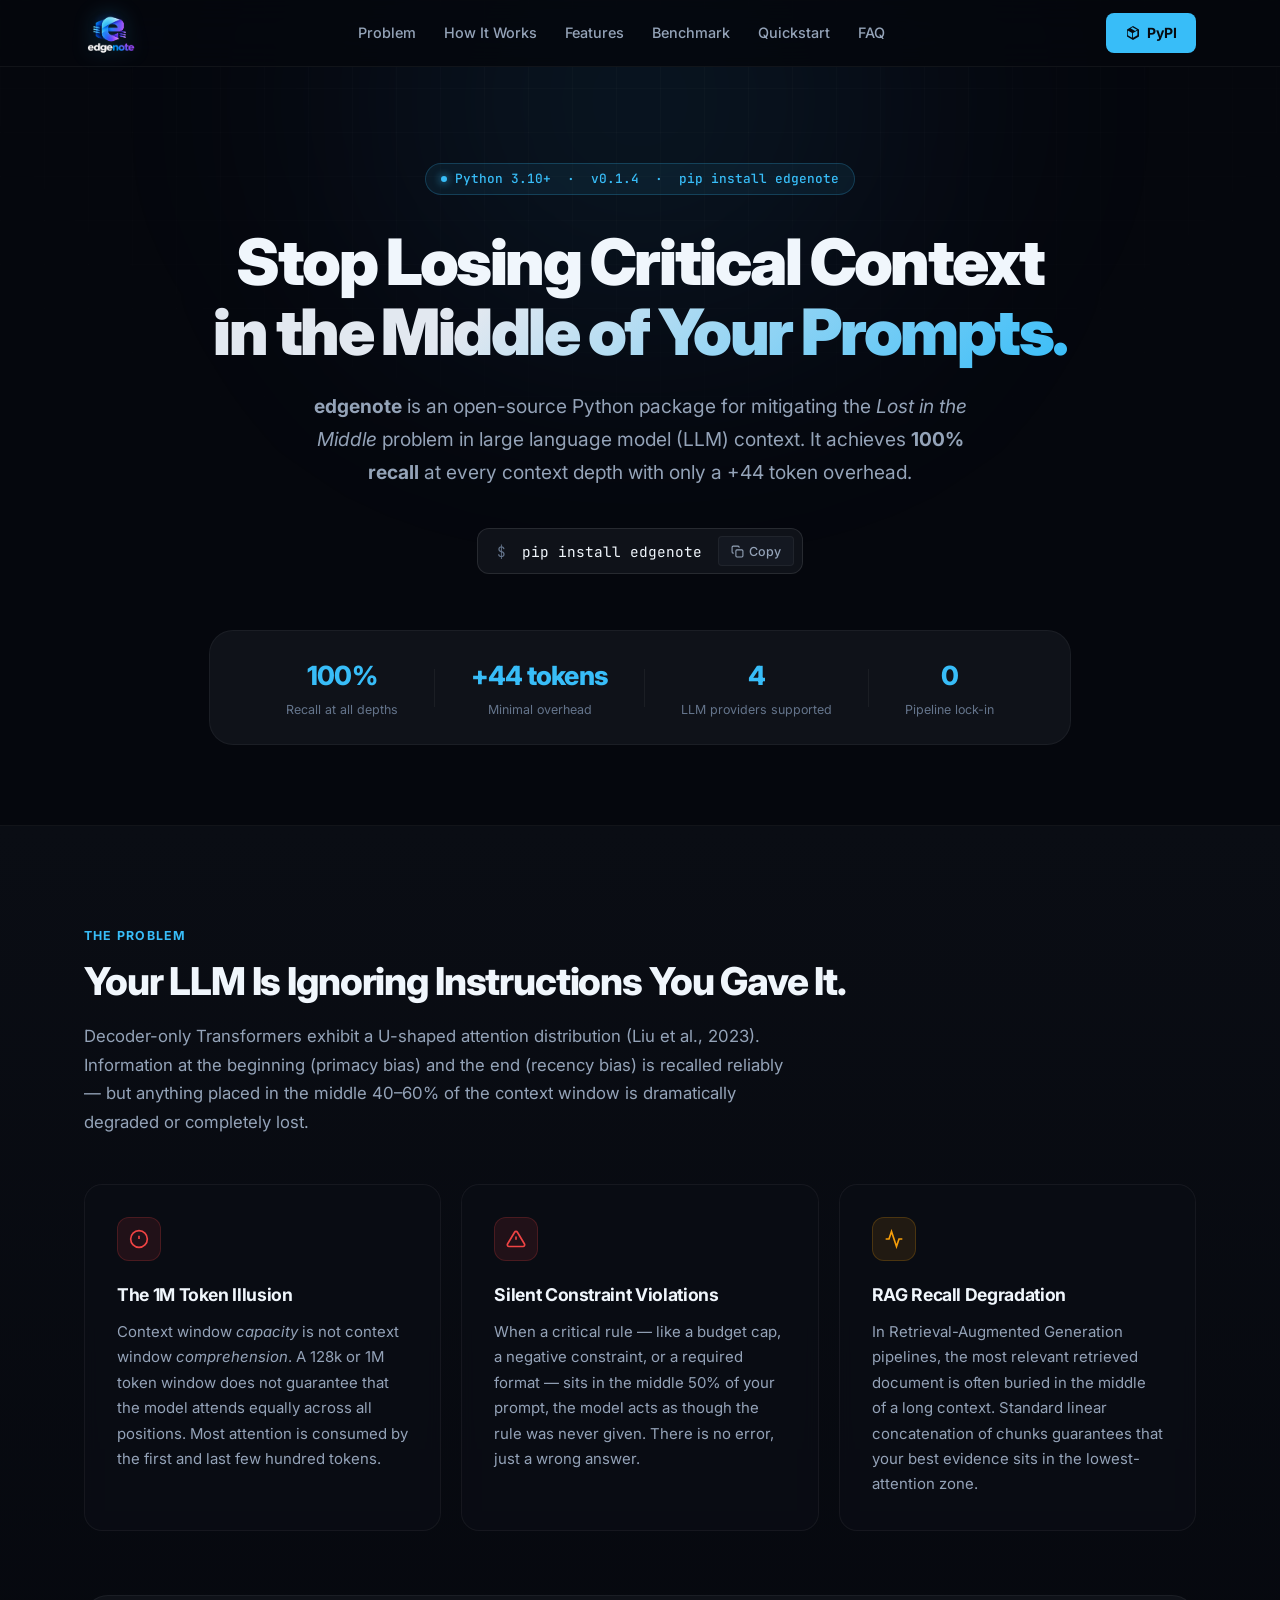
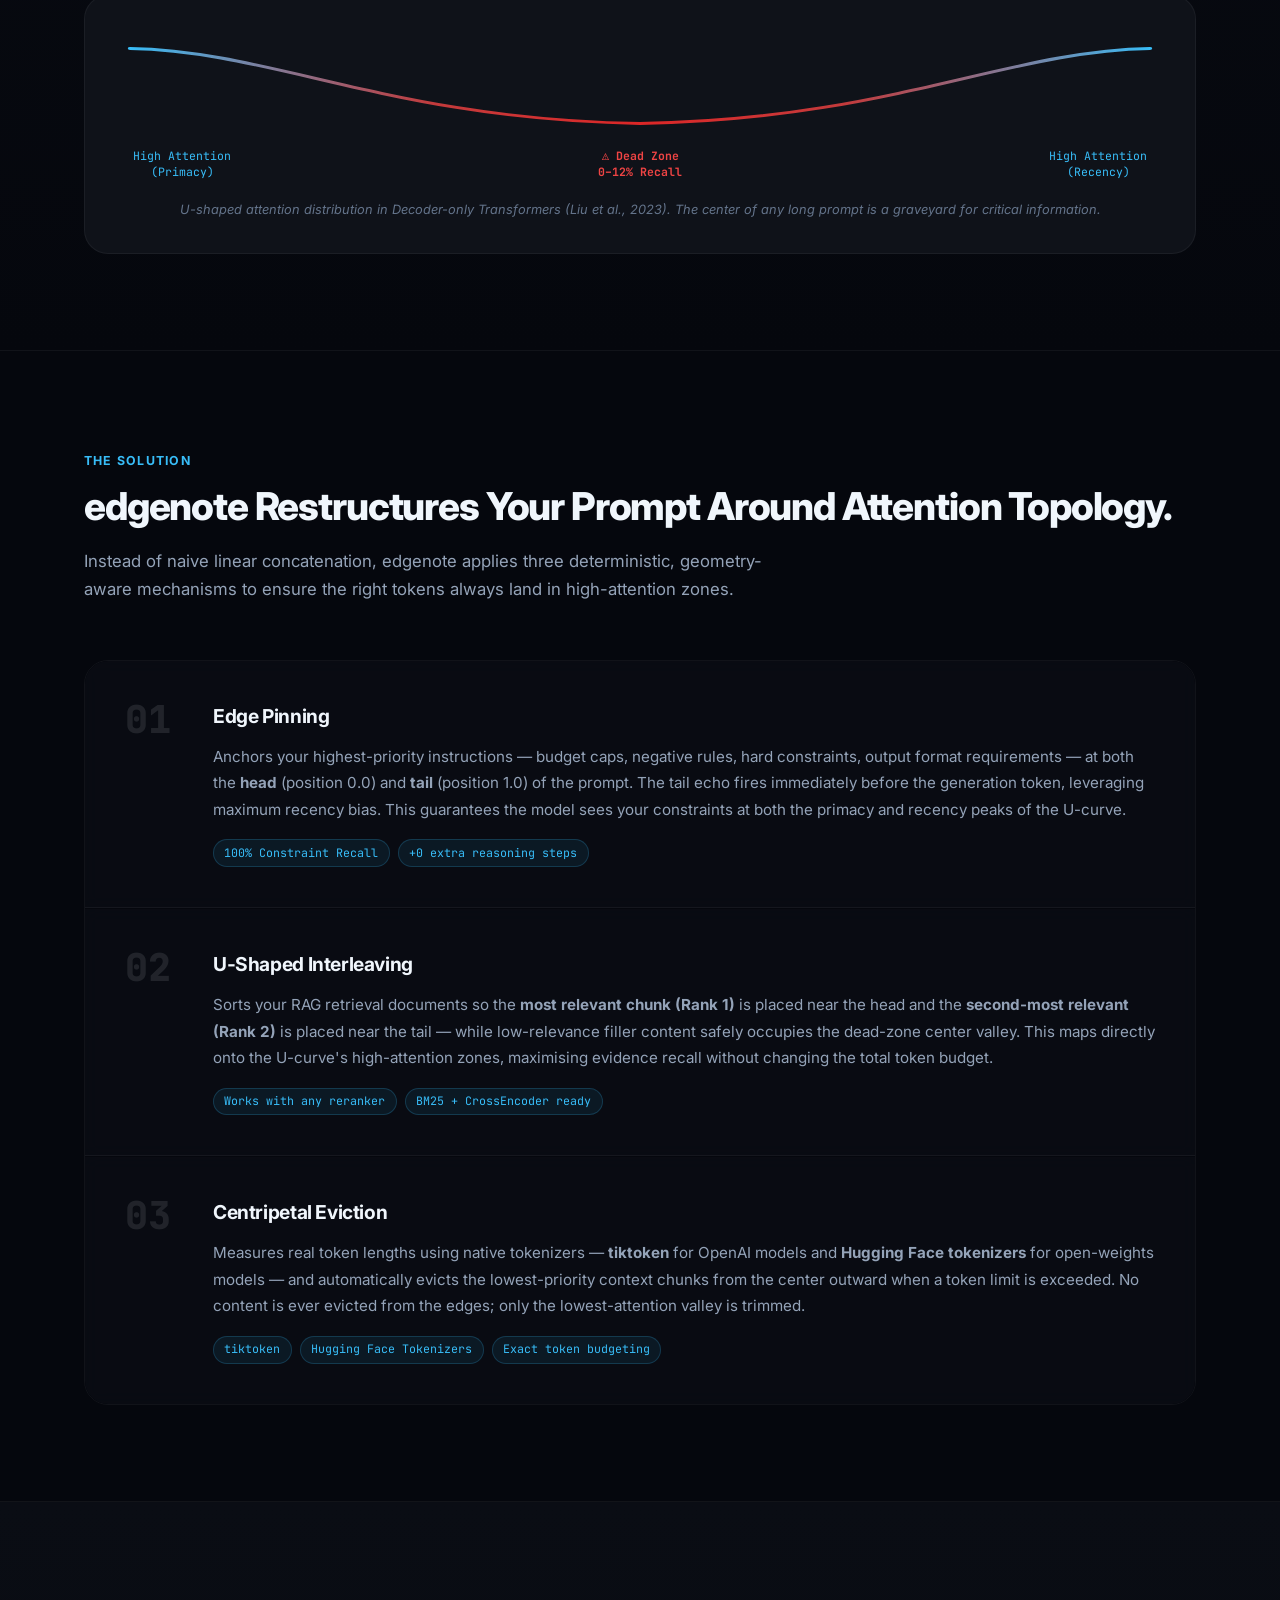
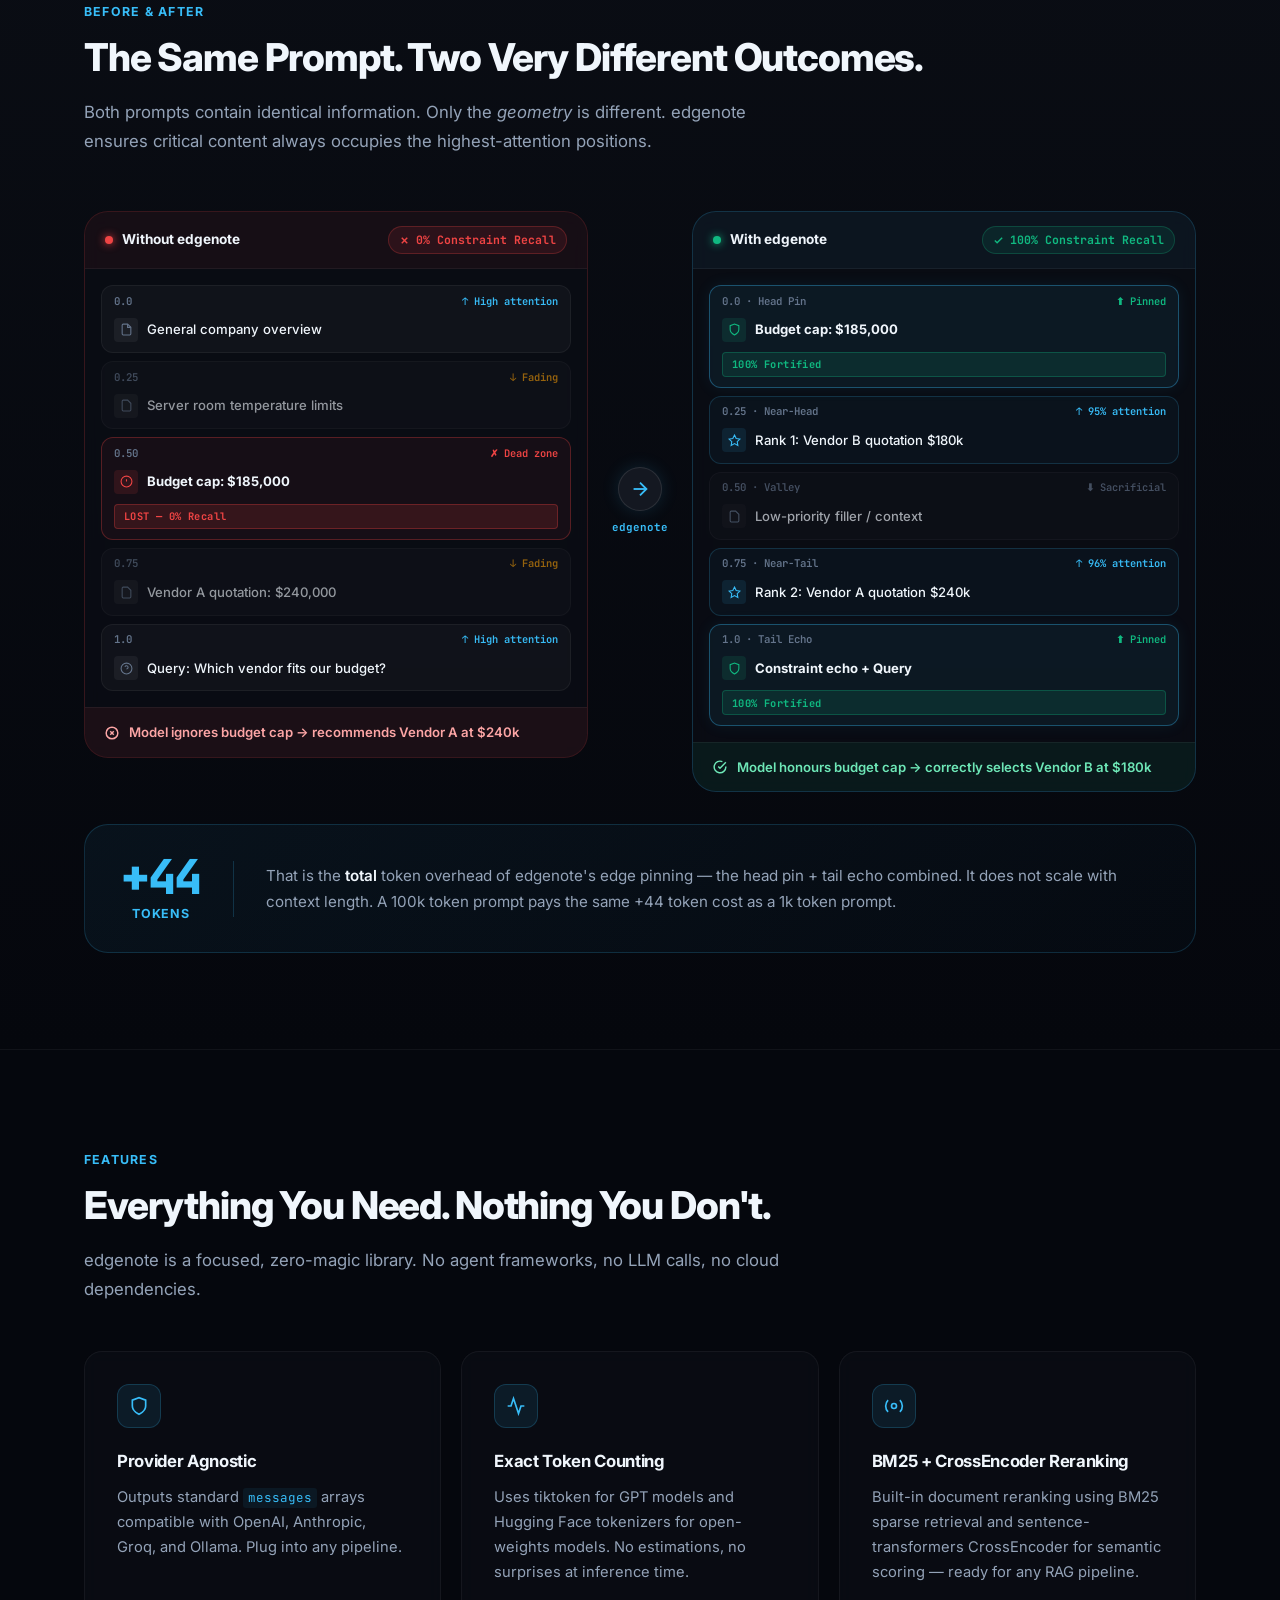
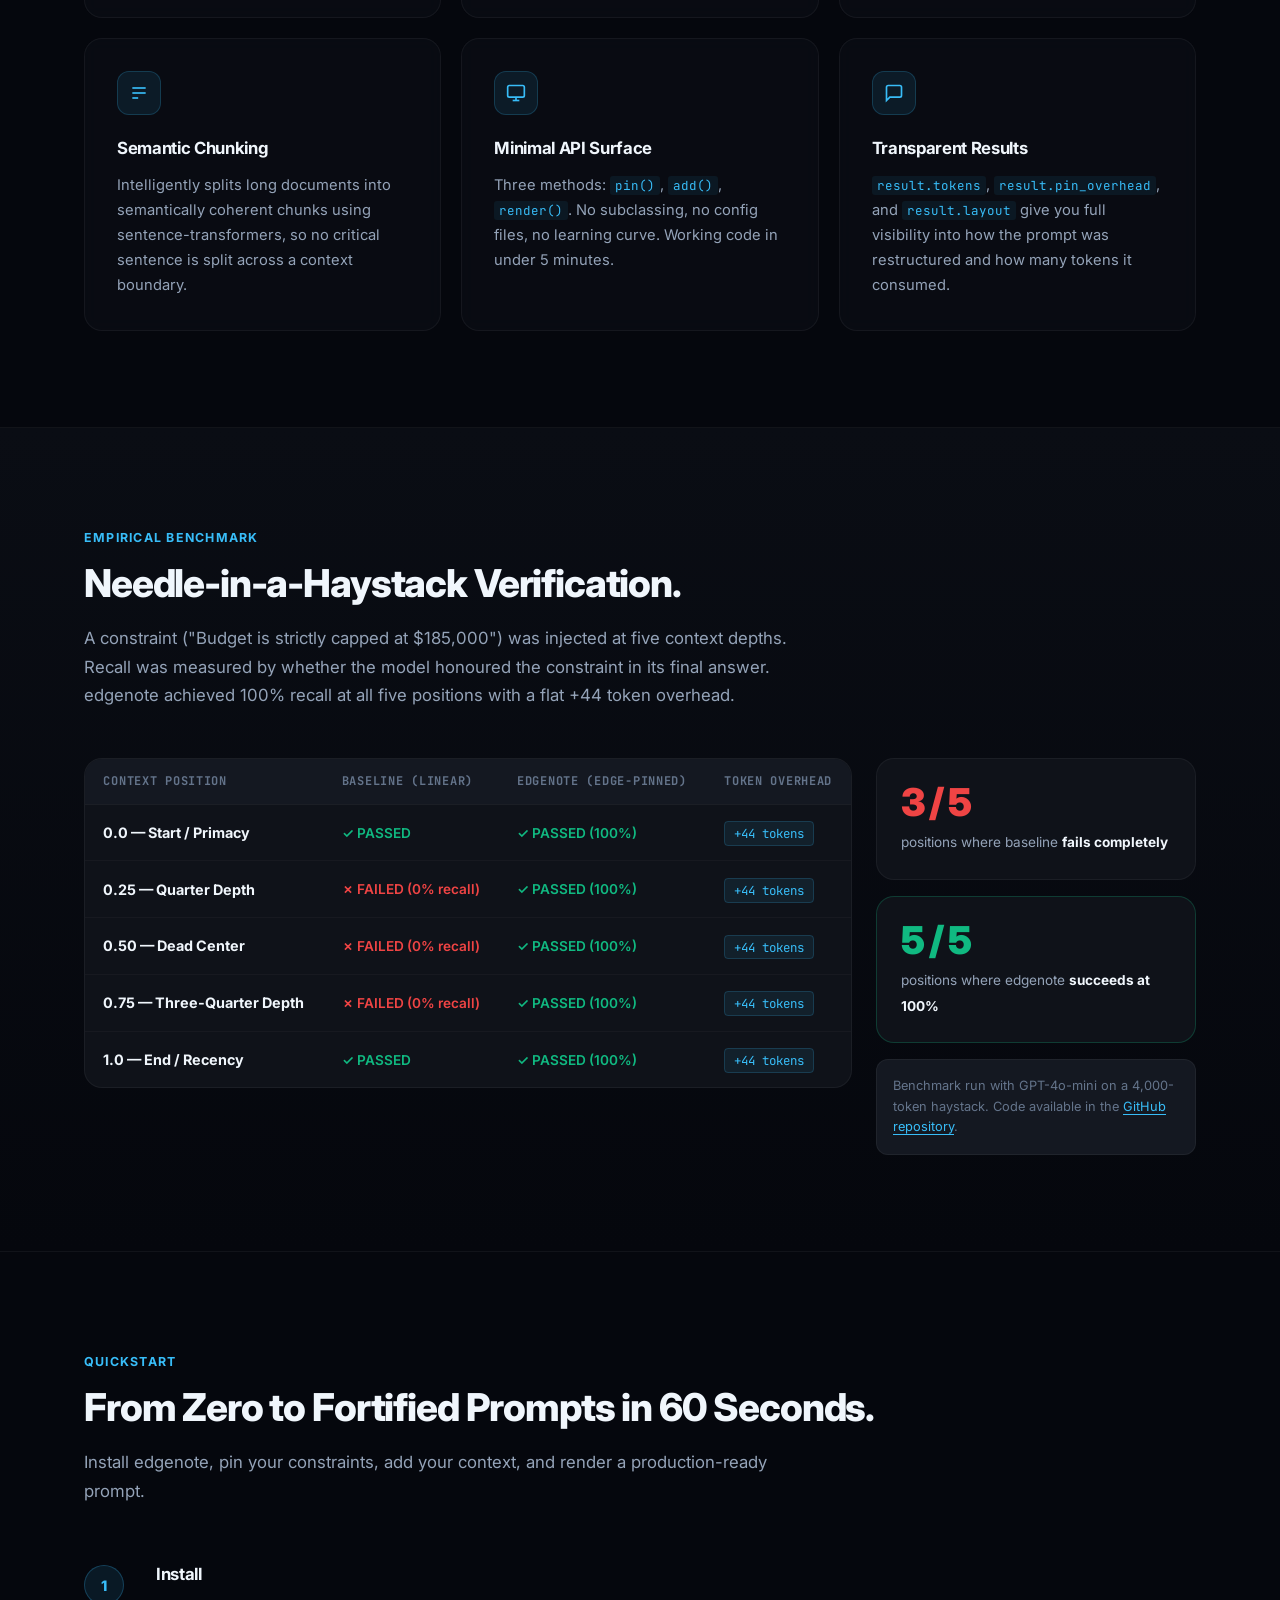
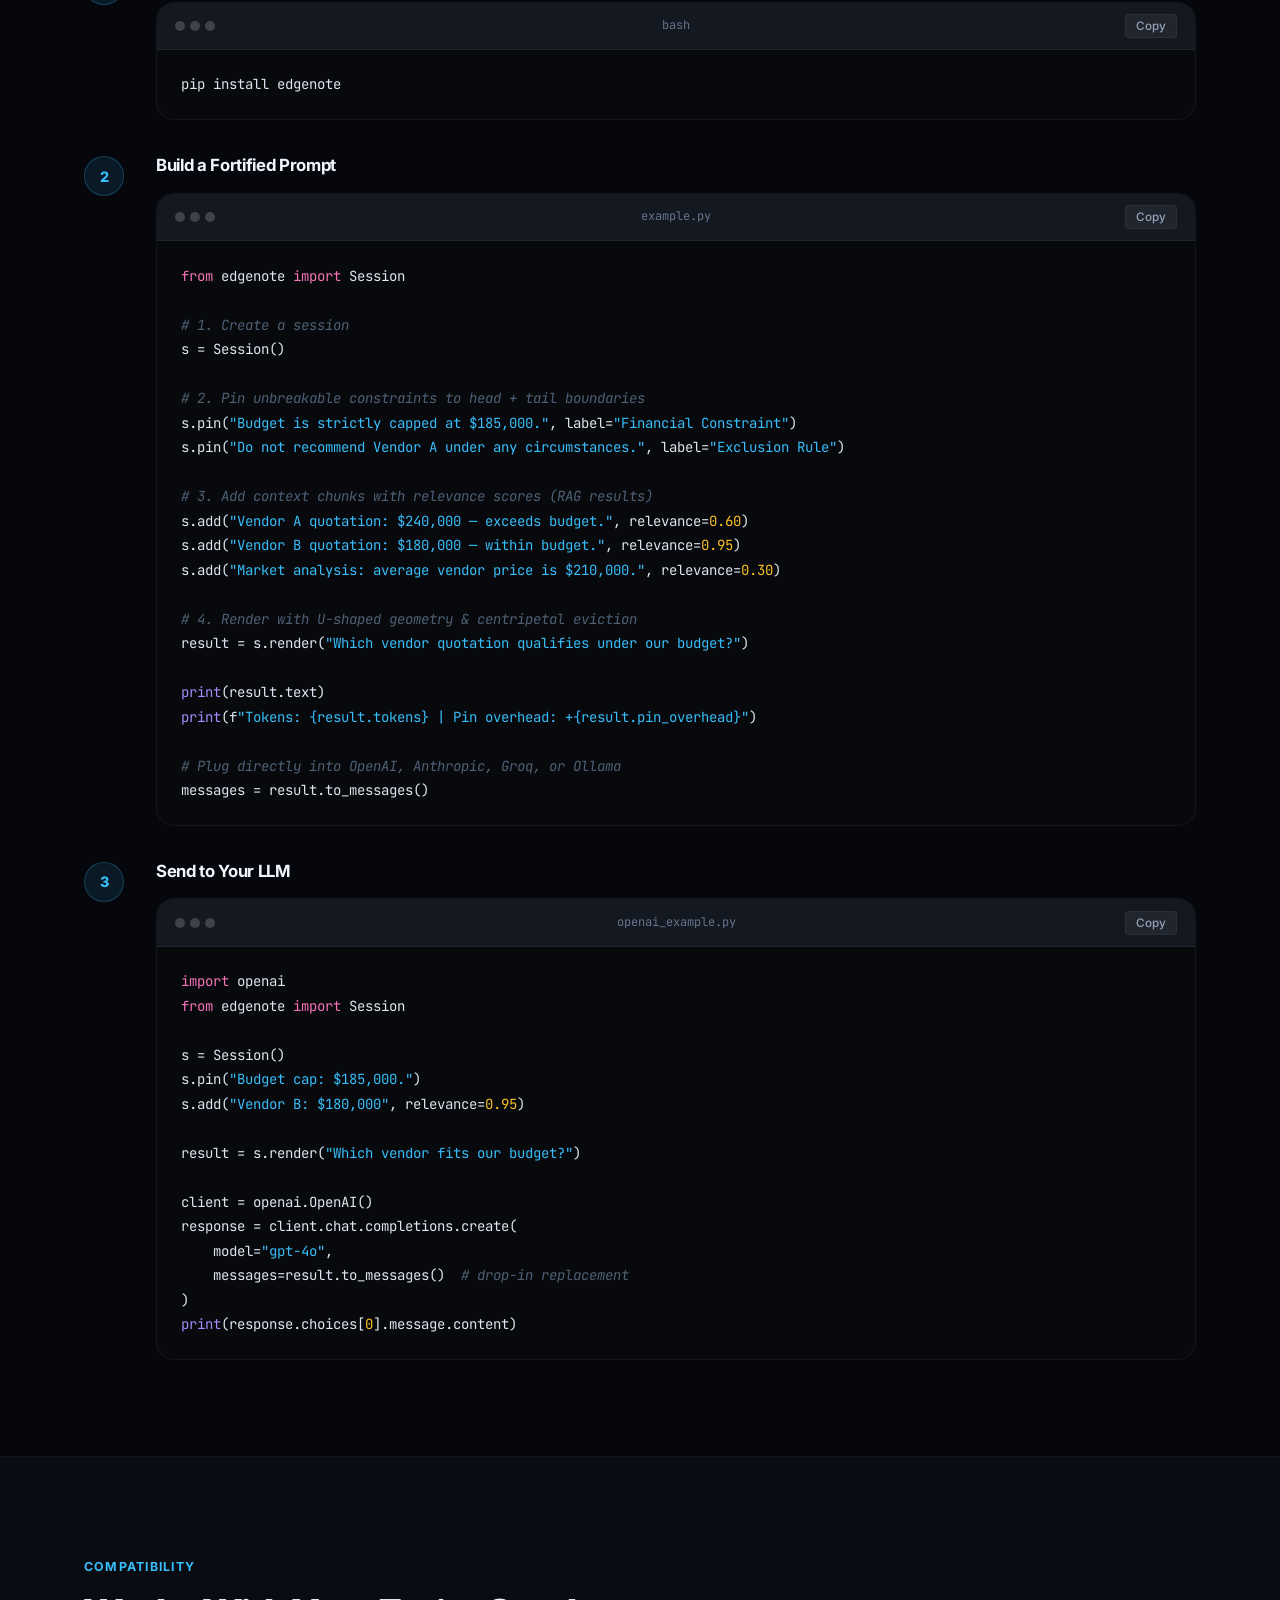
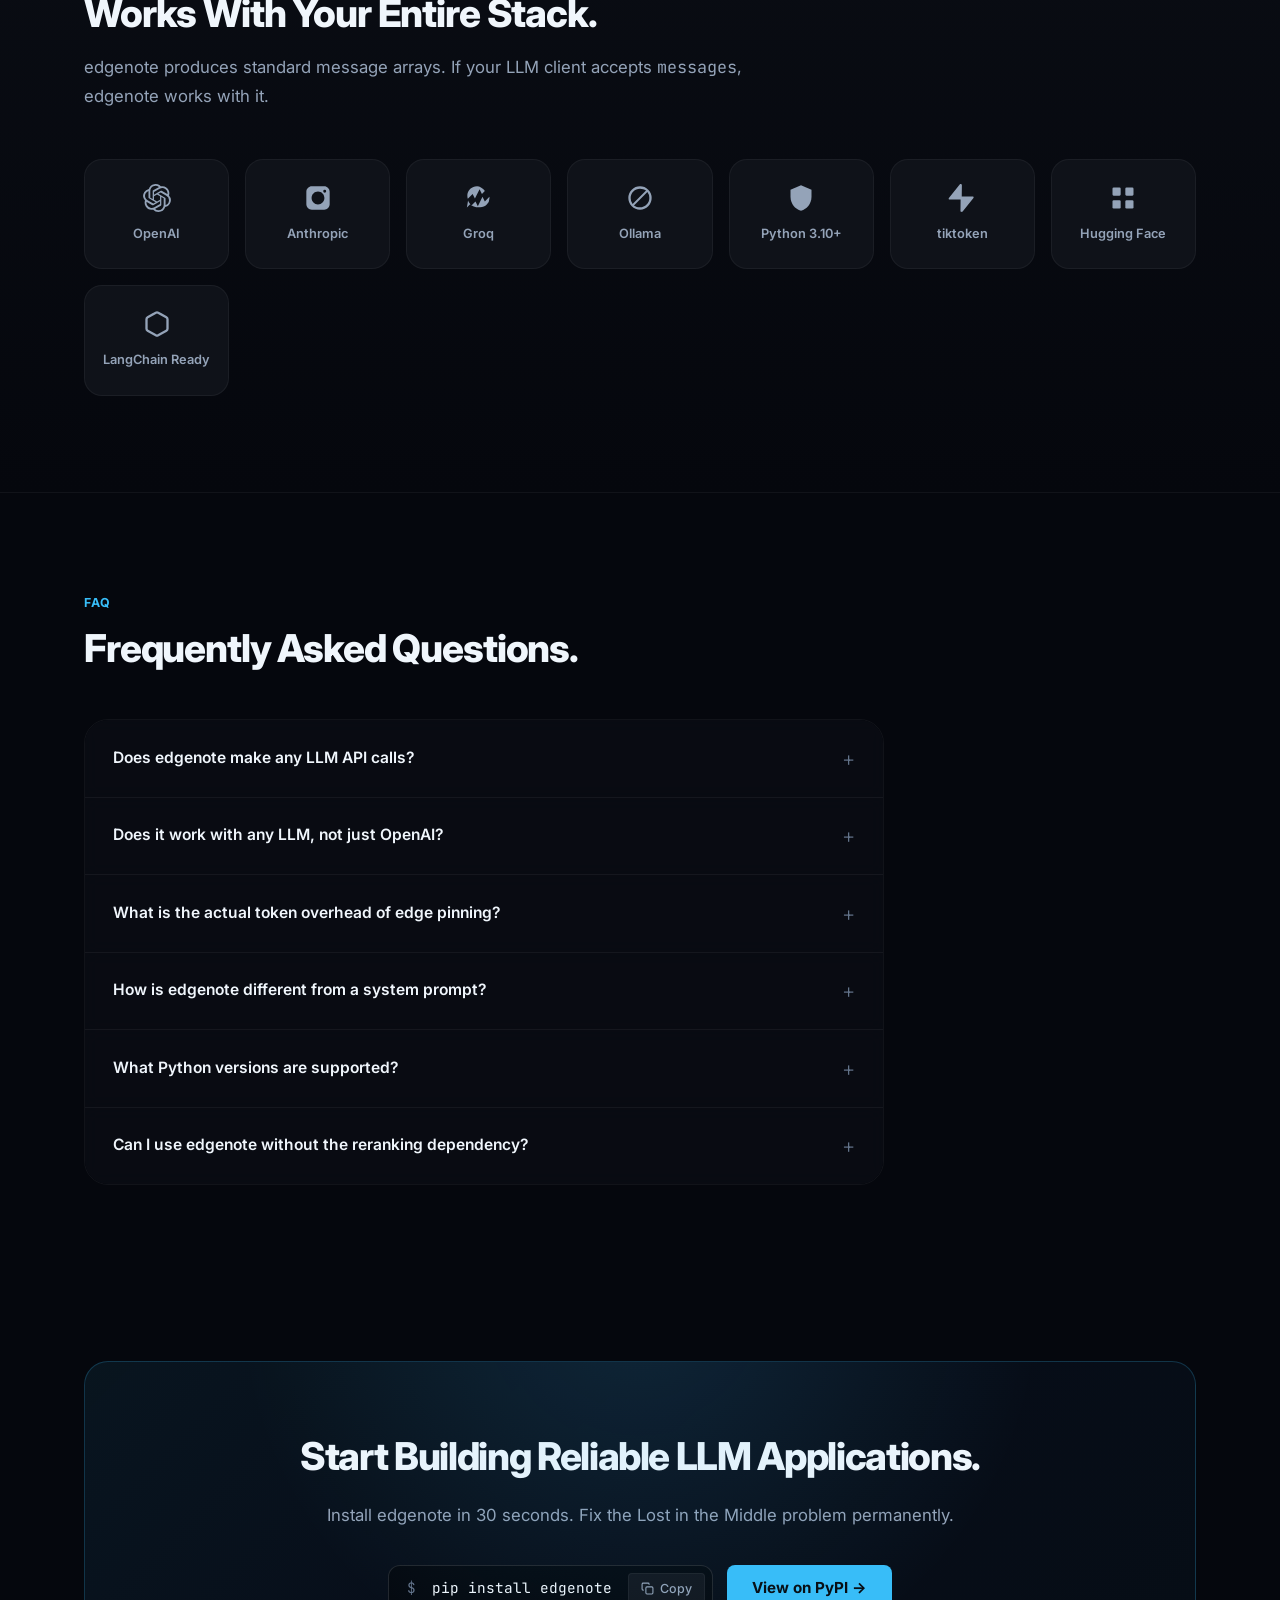
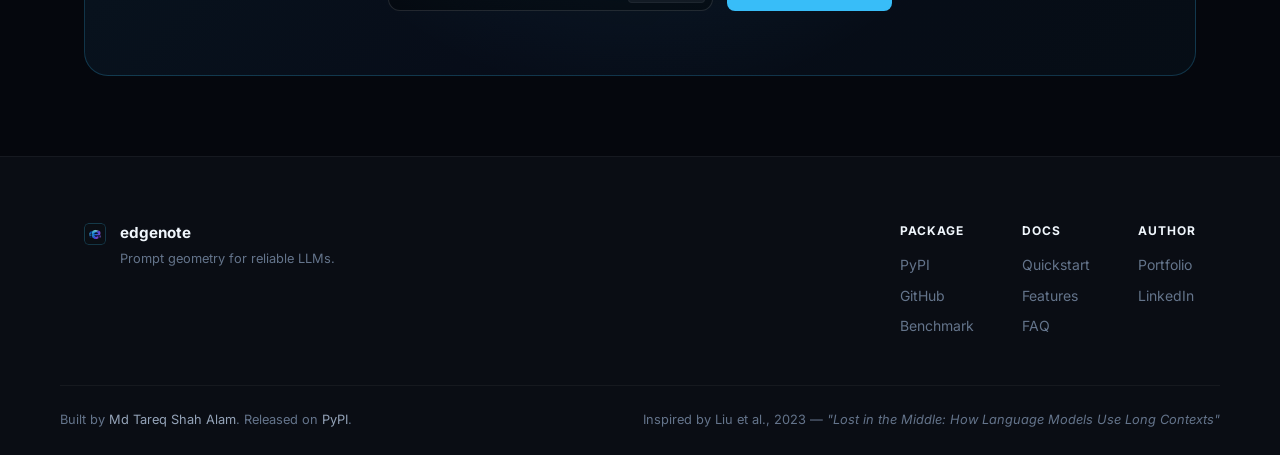
==== commit 0d4204a7: "Update sitemap and bump software version to 0.1.4" ====
--- a/index.html
+++ b/index.html
@@ -43,7 +43,7 @@
     "description": "edgenote is an open-source Python package for mitigating the Lost in the Middle problem in large language model (LLM) context.",
     "url": "https://pyedgenote.github.io/",
     "downloadUrl": "https://pypi.org/project/edgenote/",
-    "softwareVersion": "0.1.3",
+    "softwareVersion": "0.1.4",
     "author": {
       "@type": "Person",
       "name": "Md Tareq Shah Alam",
@@ -118,7 +118,7 @@
 
         <div class="hero-badge">
           <span class="badge-dot" aria-hidden="true"></span>
-          <span>Python 3.10+ &nbsp;·&nbsp; v0.1.3 &nbsp;·&nbsp; pip install edgenote</span>
+          <span>Python 3.10+ &nbsp;·&nbsp; v0.1.4 &nbsp;·&nbsp; pip install edgenote</span>
         </div>
 
         <h1 id="hero-heading">
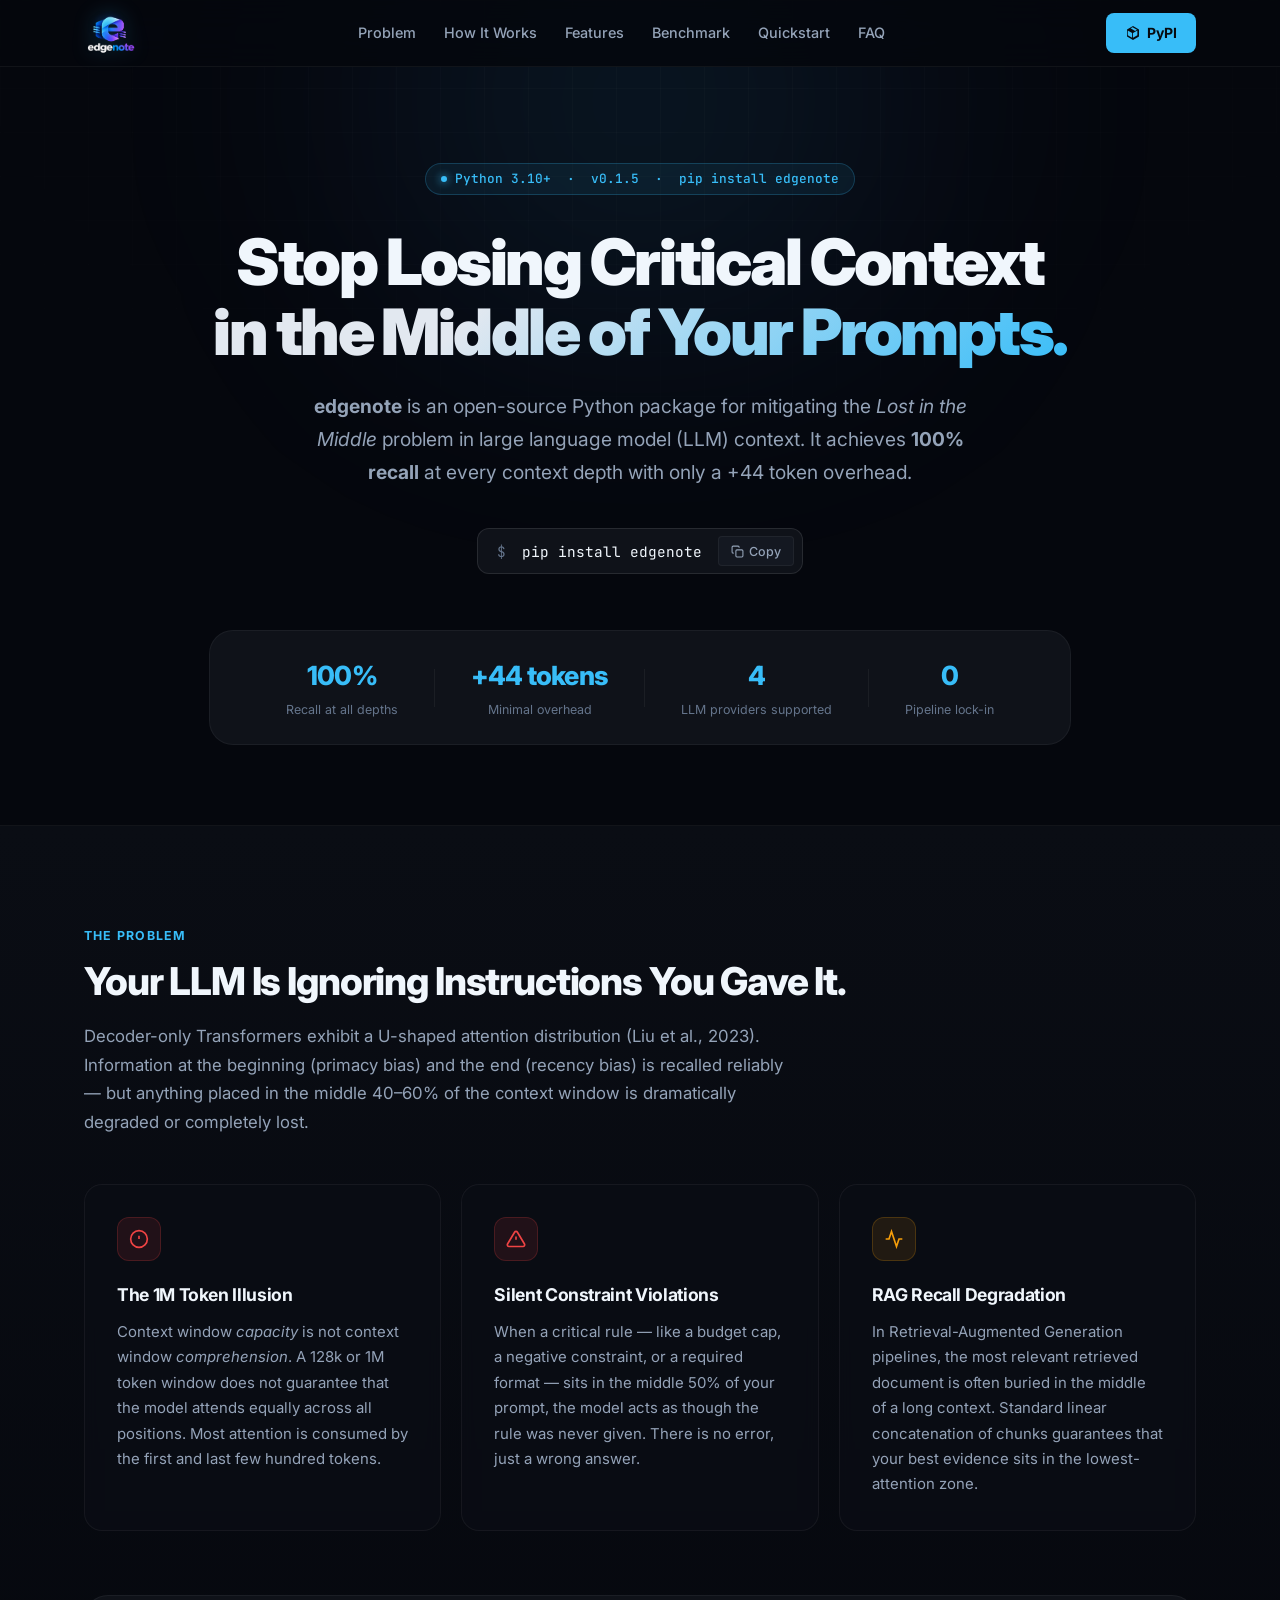
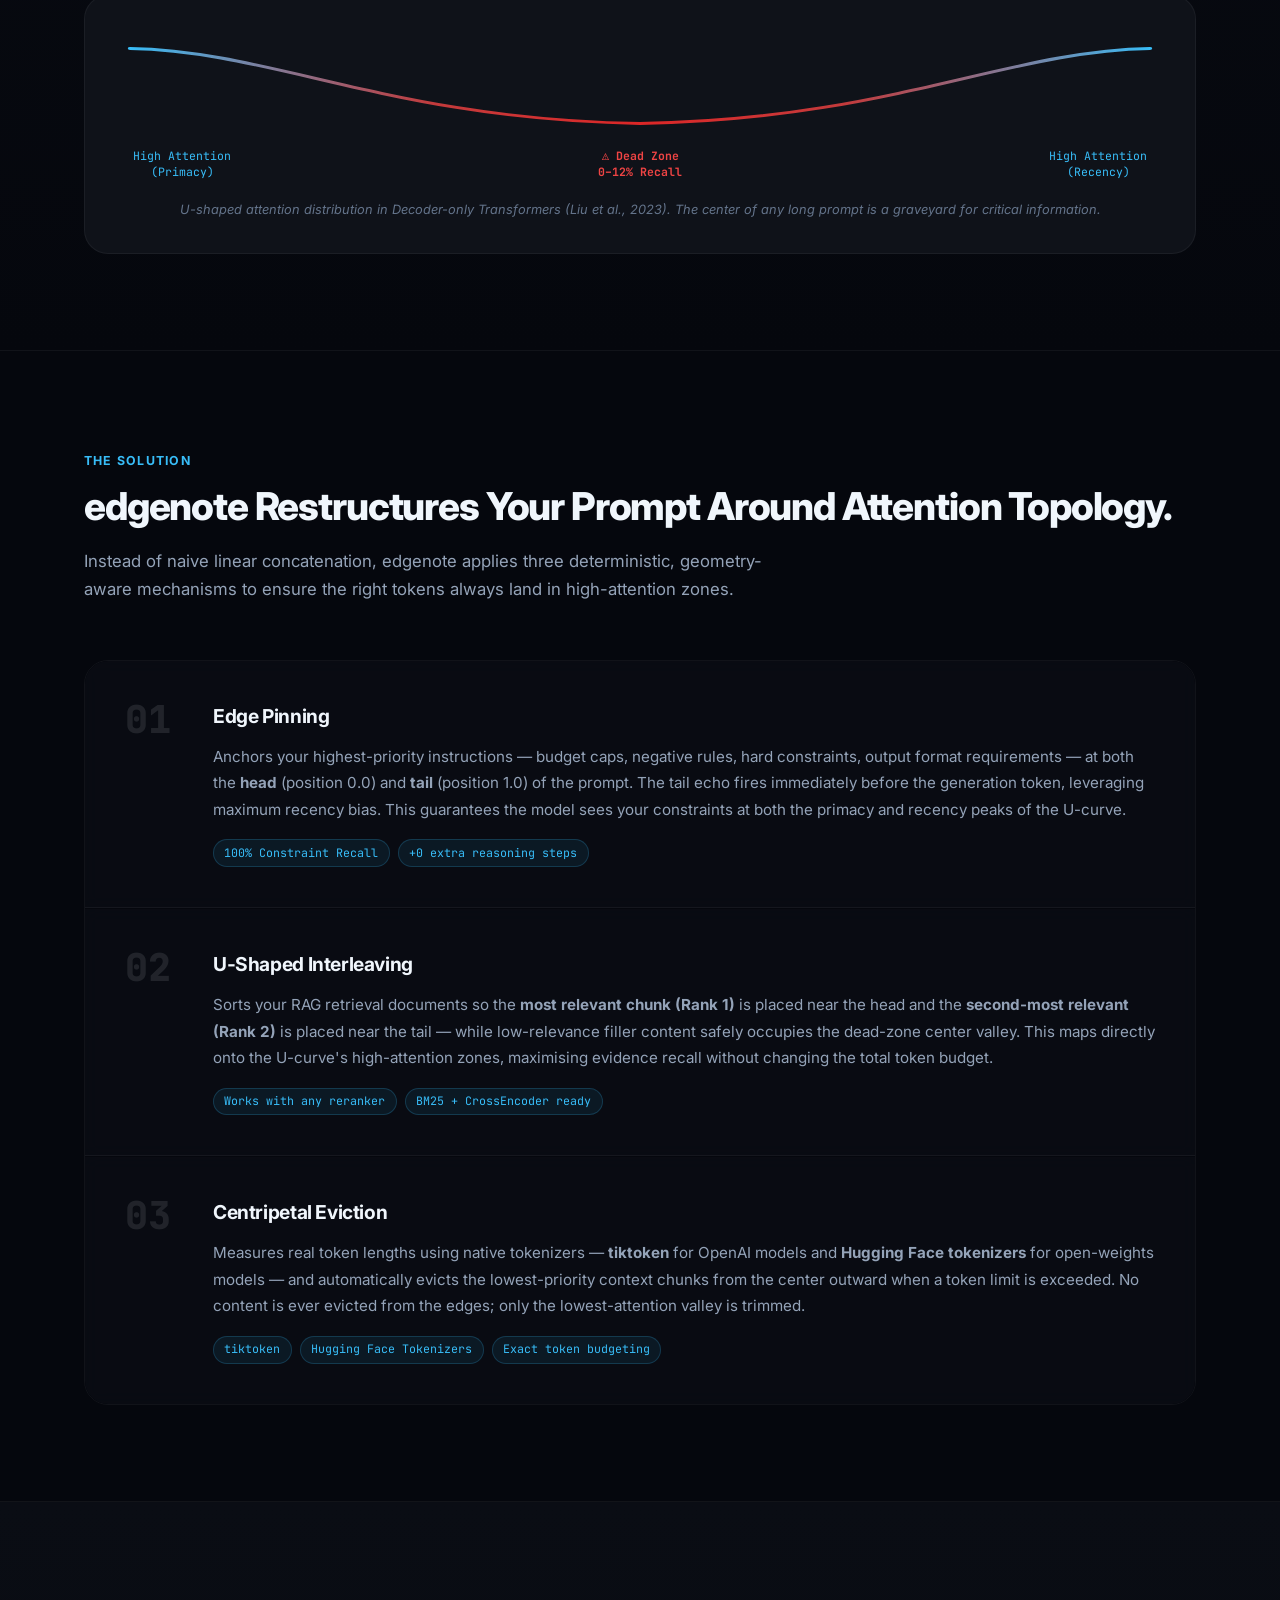
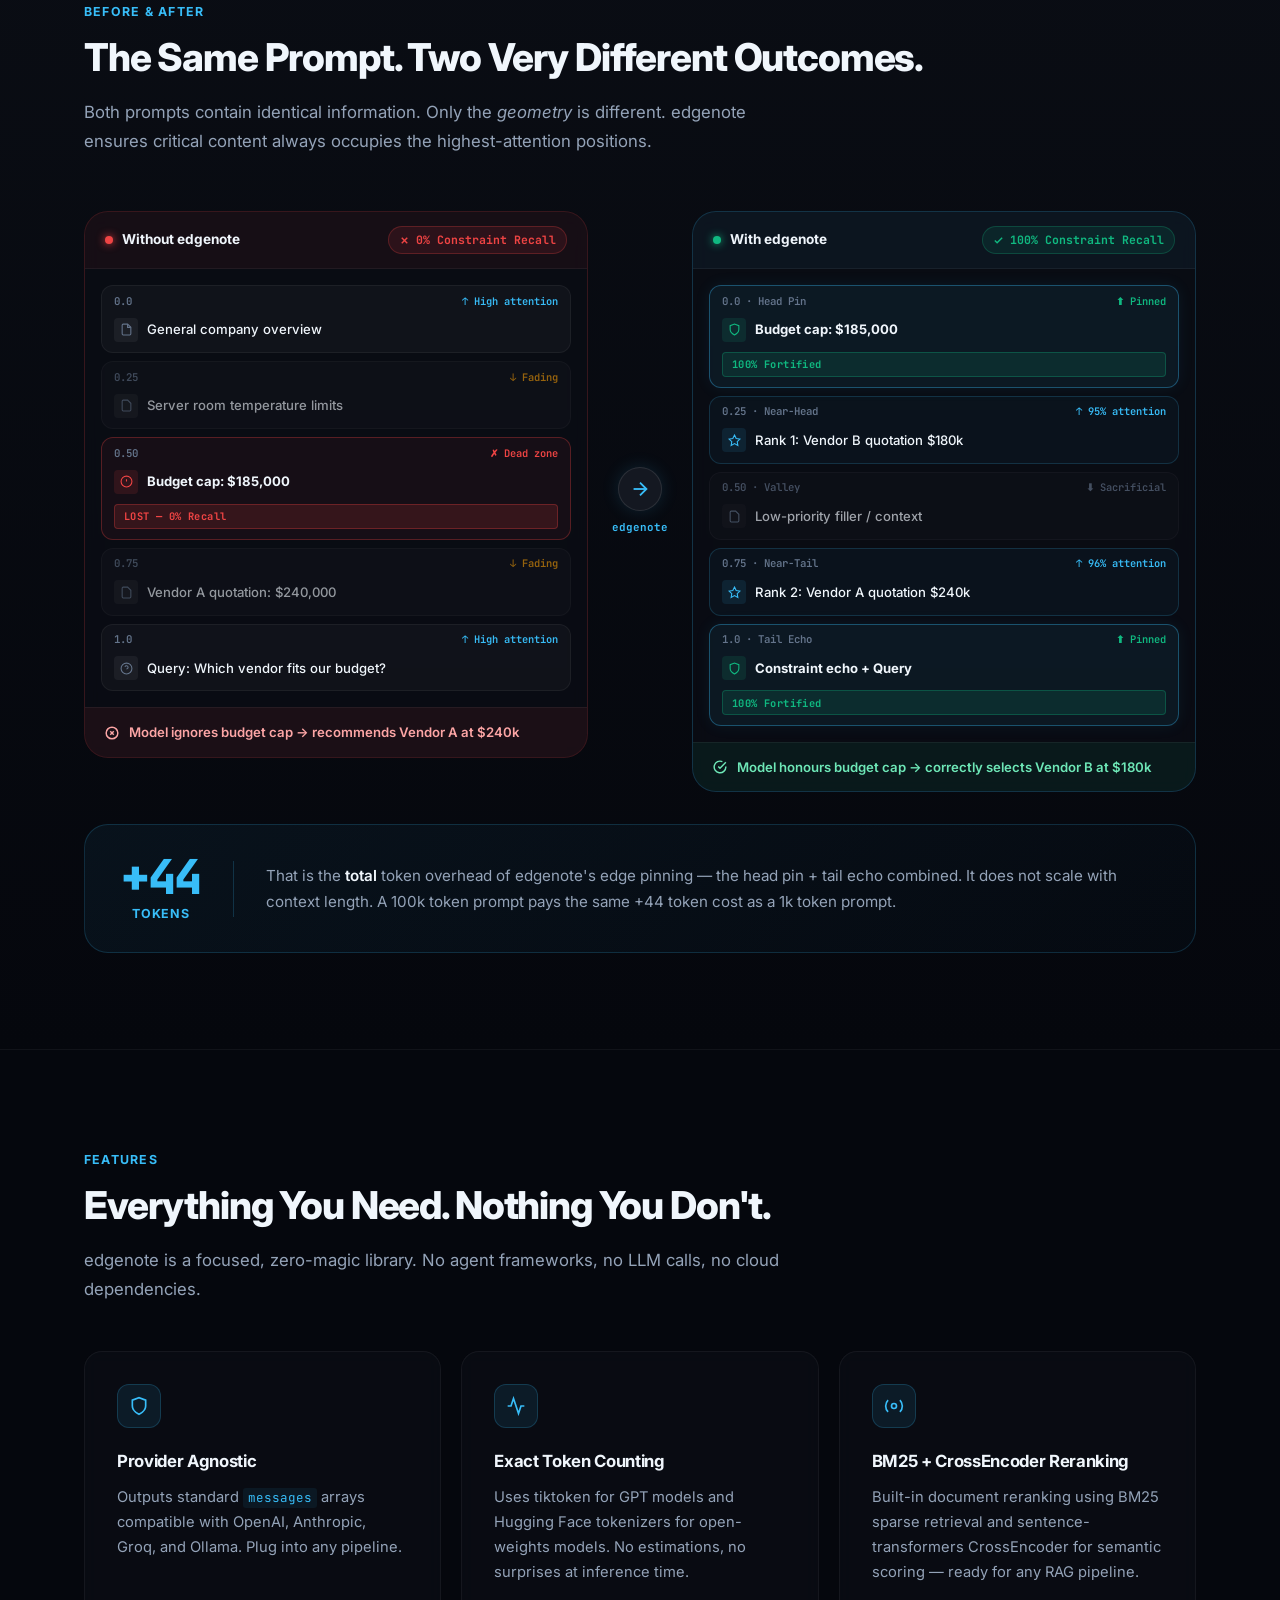
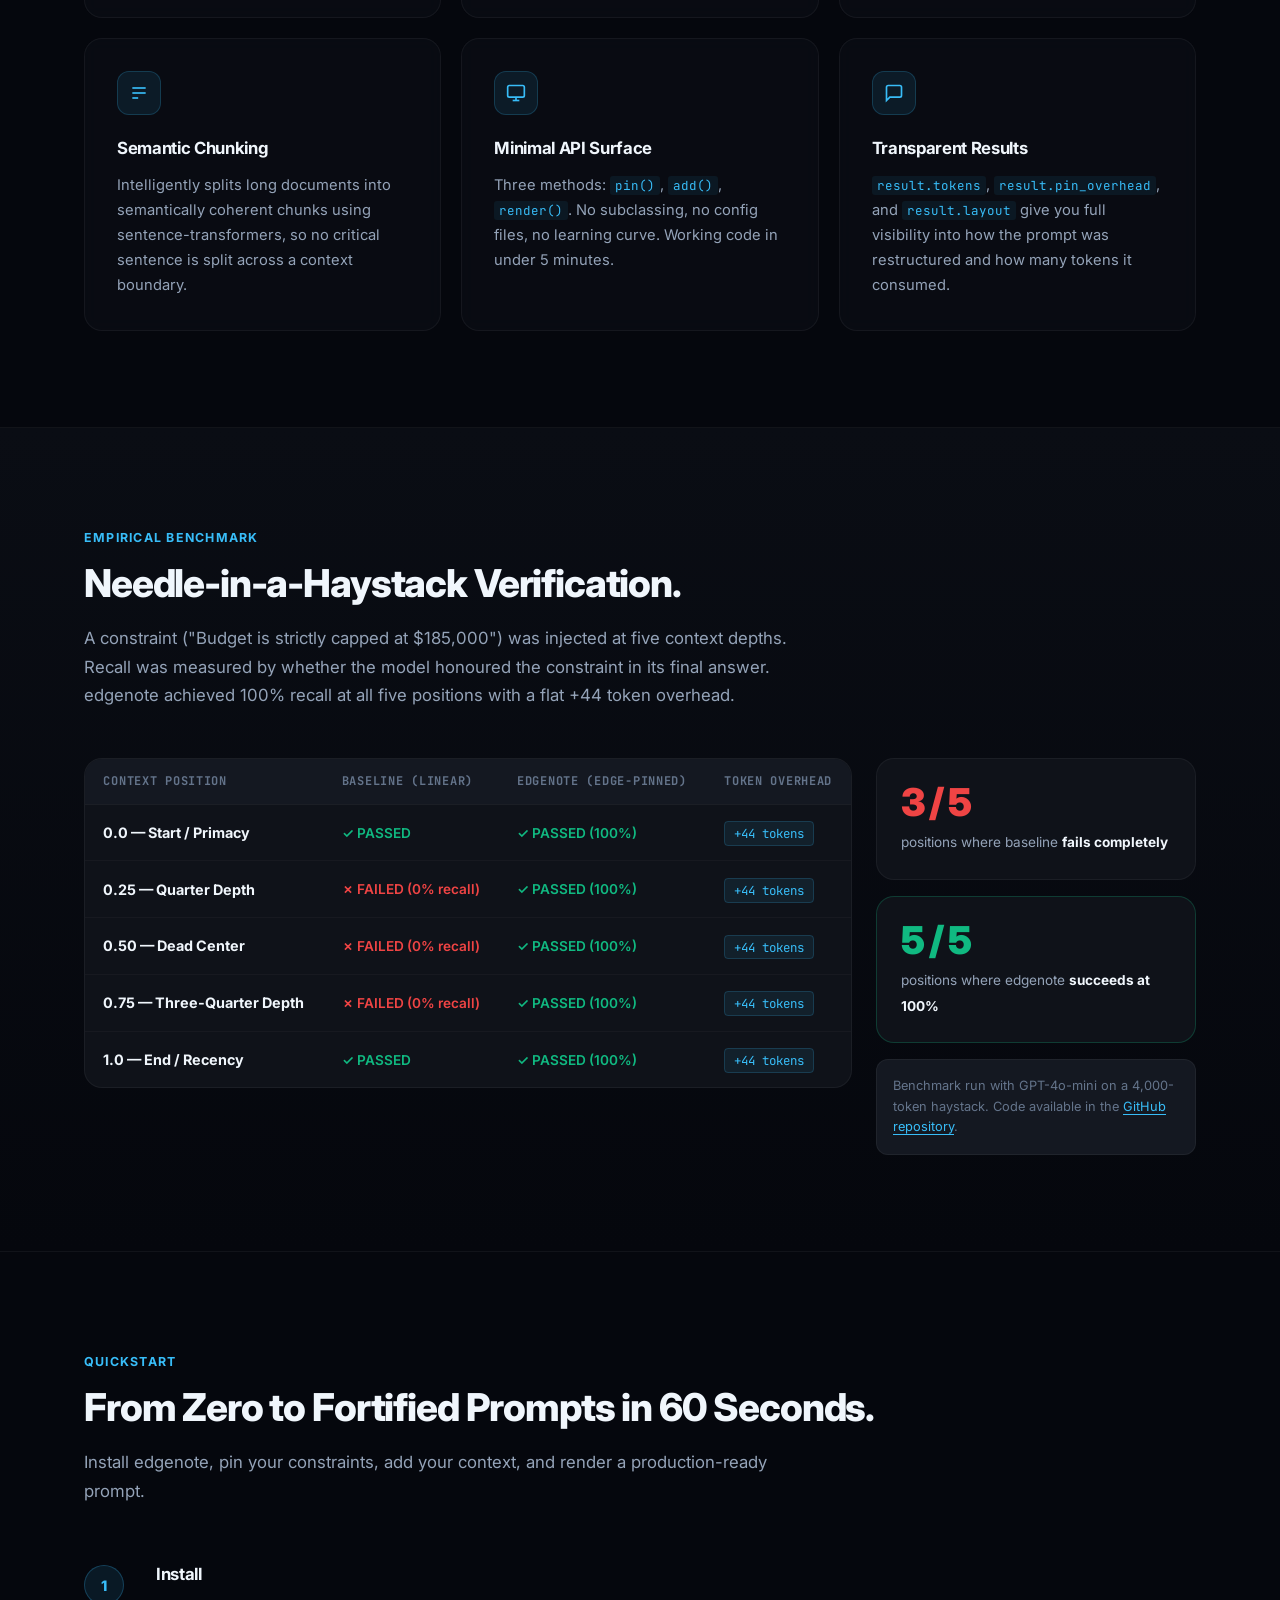
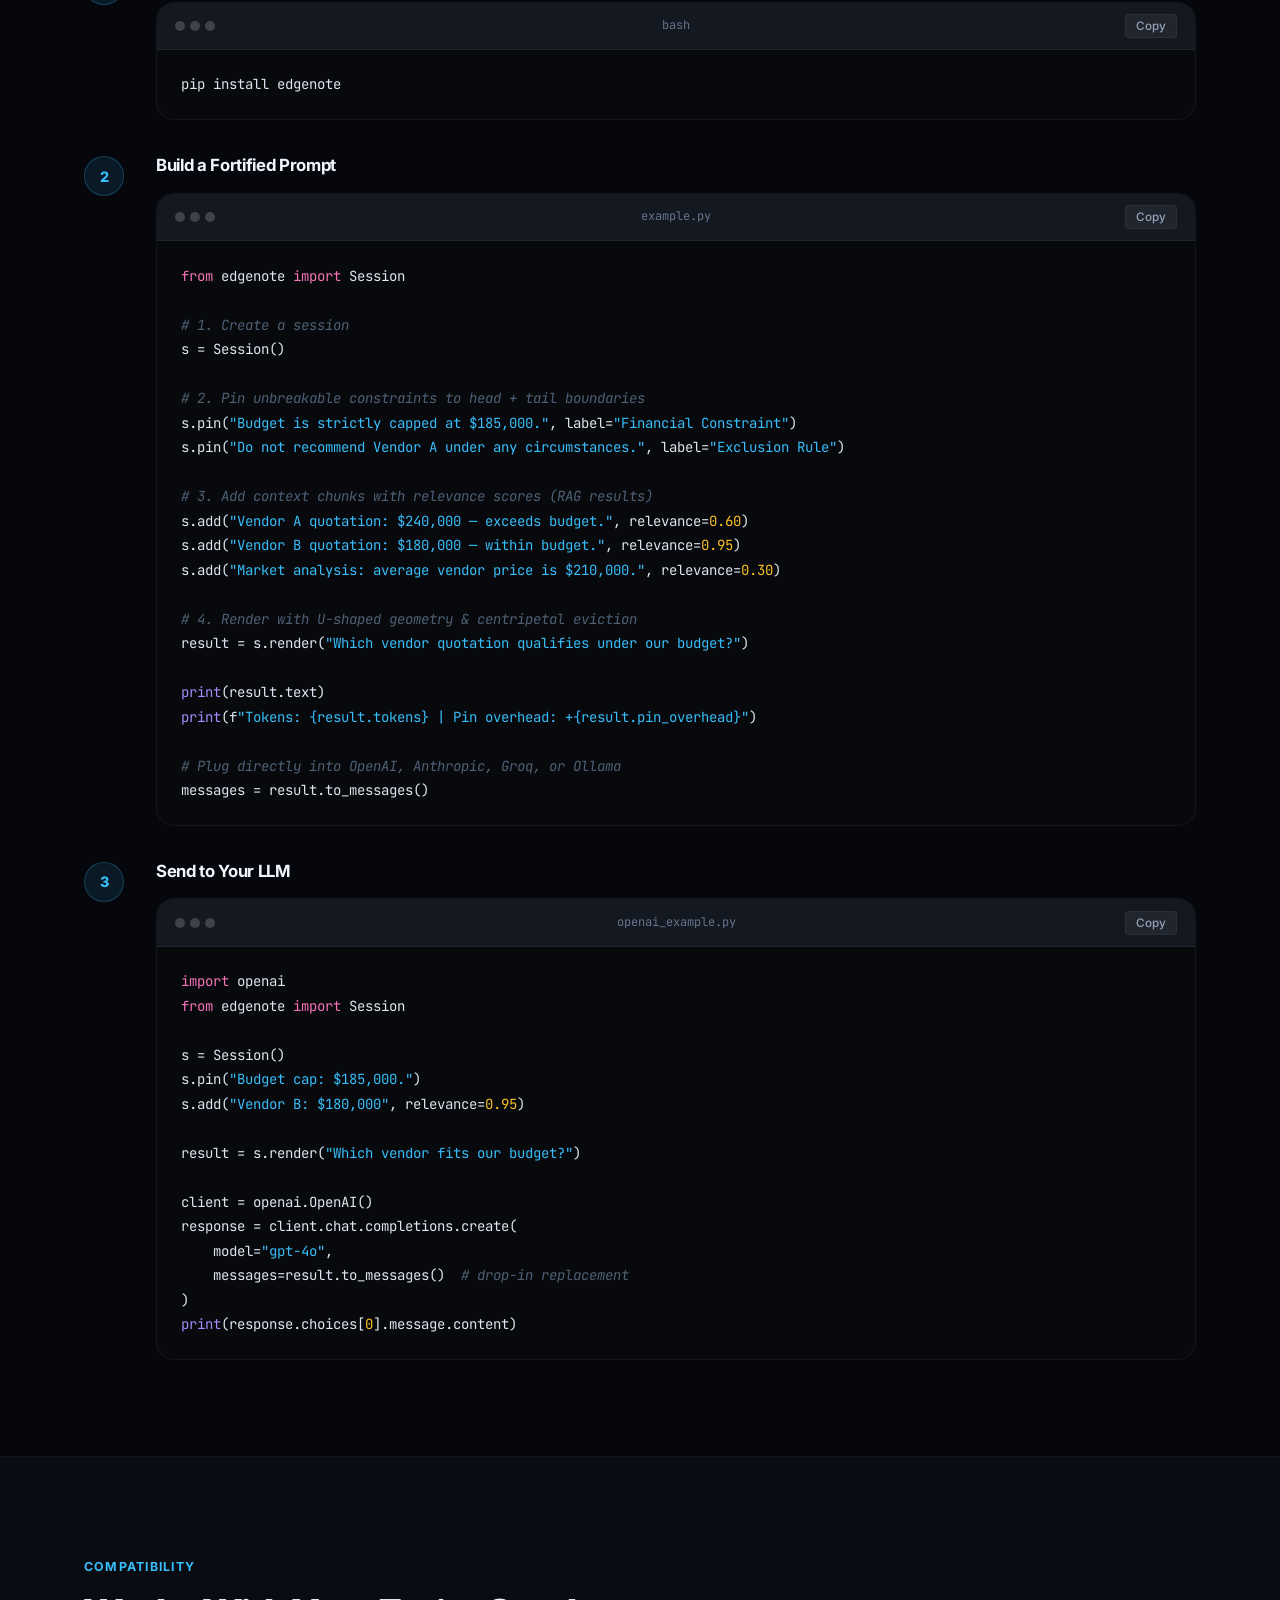
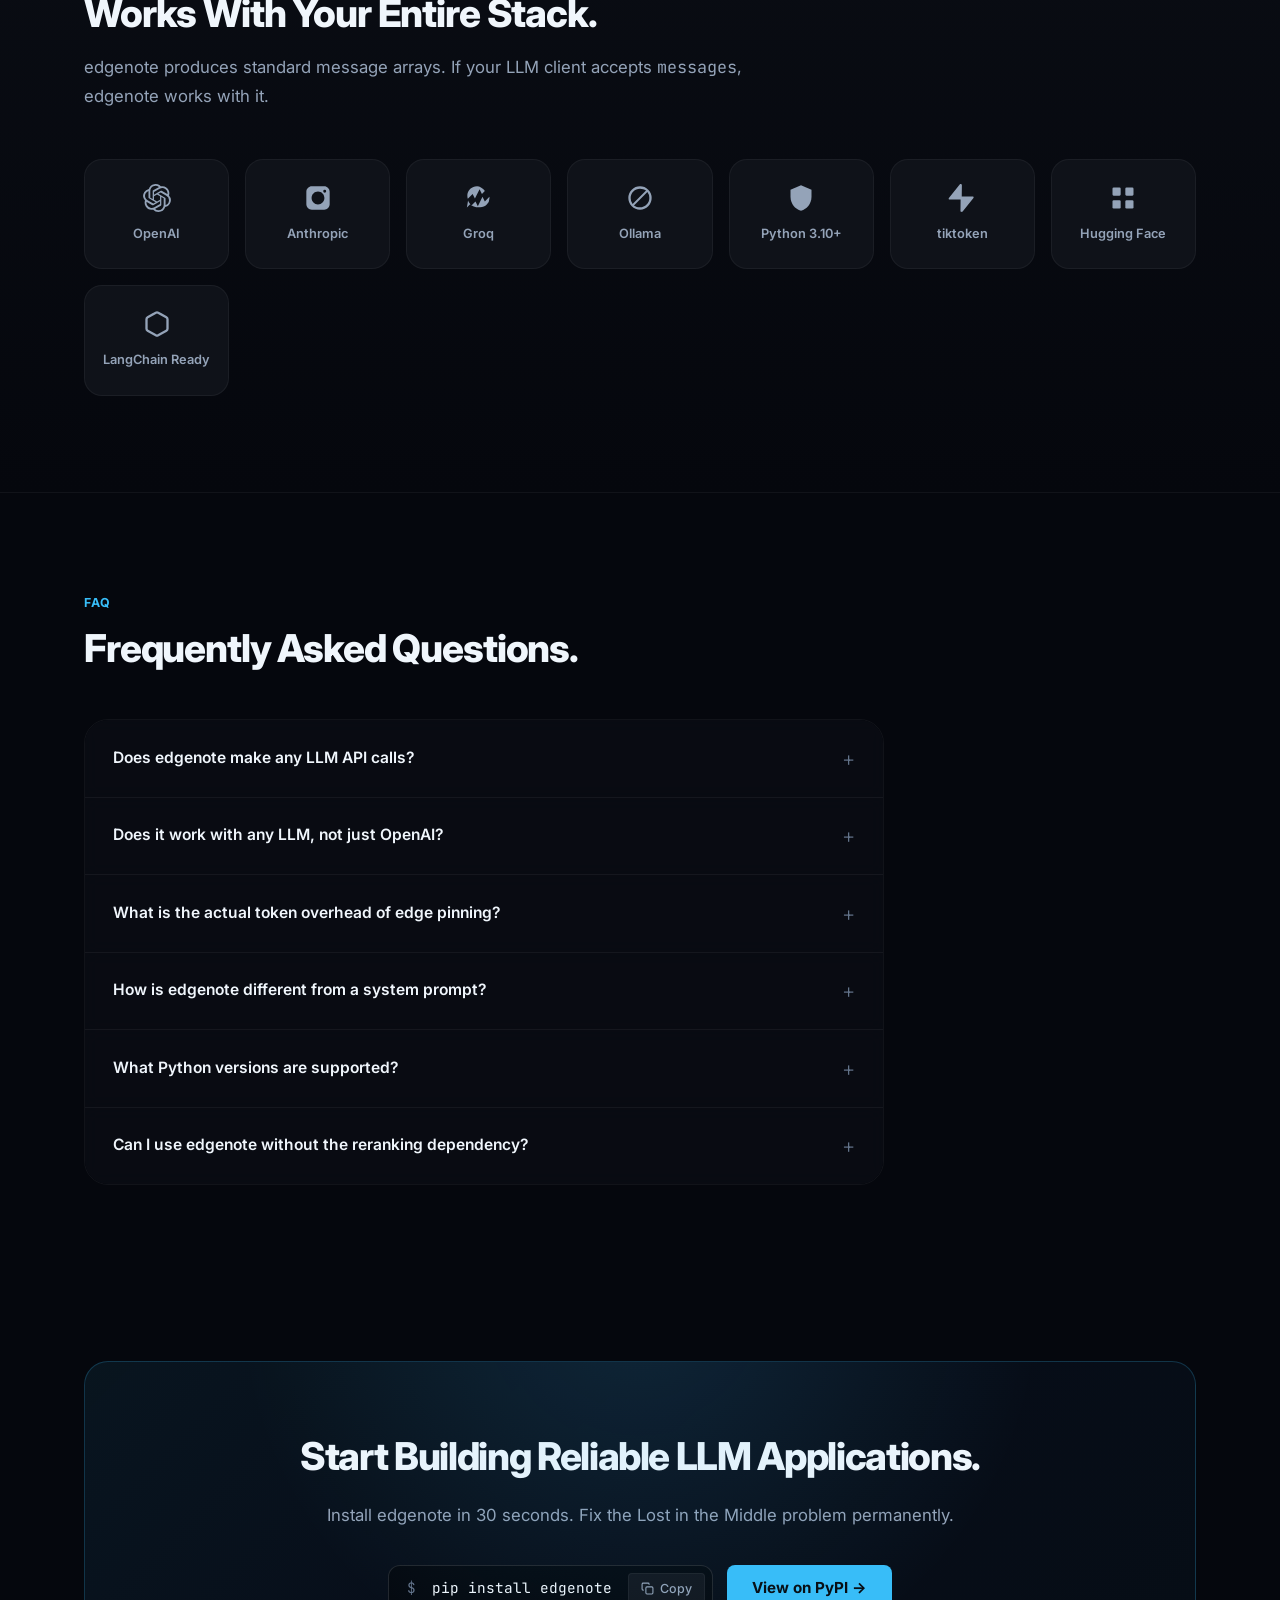
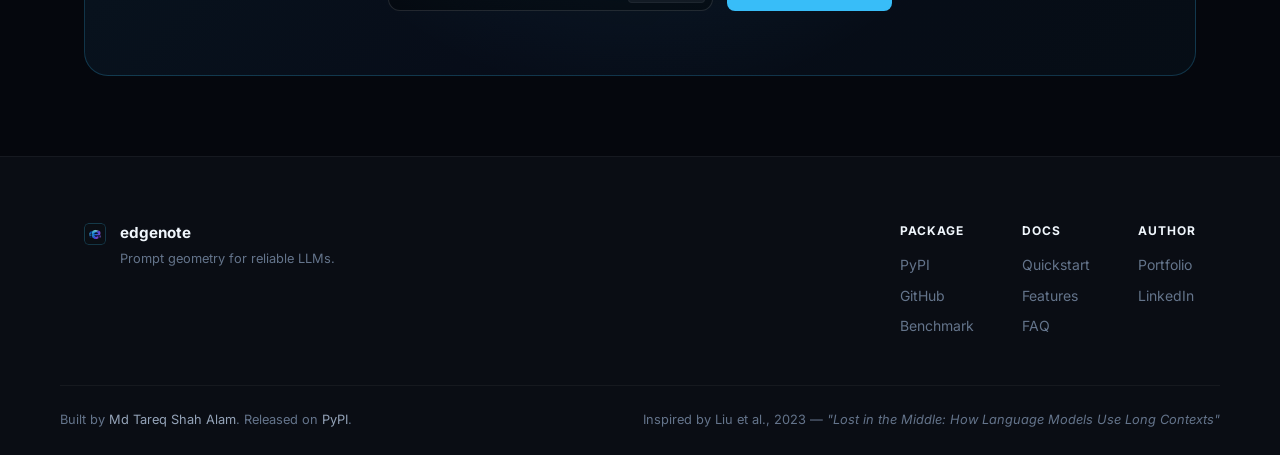
==== commit 58de5a52: "Bump software version to 0.1.5 in website" ====
--- a/index.html
+++ b/index.html
@@ -43,7 +43,7 @@
     "description": "edgenote is an open-source Python package for mitigating the Lost in the Middle problem in large language model (LLM) context.",
     "url": "https://pyedgenote.github.io/",
     "downloadUrl": "https://pypi.org/project/edgenote/",
-    "softwareVersion": "0.1.4",
+    "softwareVersion": "0.1.5",
     "author": {
       "@type": "Person",
       "name": "Md Tareq Shah Alam",
@@ -118,7 +118,7 @@
 
         <div class="hero-badge">
           <span class="badge-dot" aria-hidden="true"></span>
-          <span>Python 3.10+ &nbsp;·&nbsp; v0.1.4 &nbsp;·&nbsp; pip install edgenote</span>
+          <span>Python 3.10+ &nbsp;·&nbsp; v0.1.5 &nbsp;·&nbsp; pip install edgenote</span>
         </div>
 
         <h1 id="hero-heading">
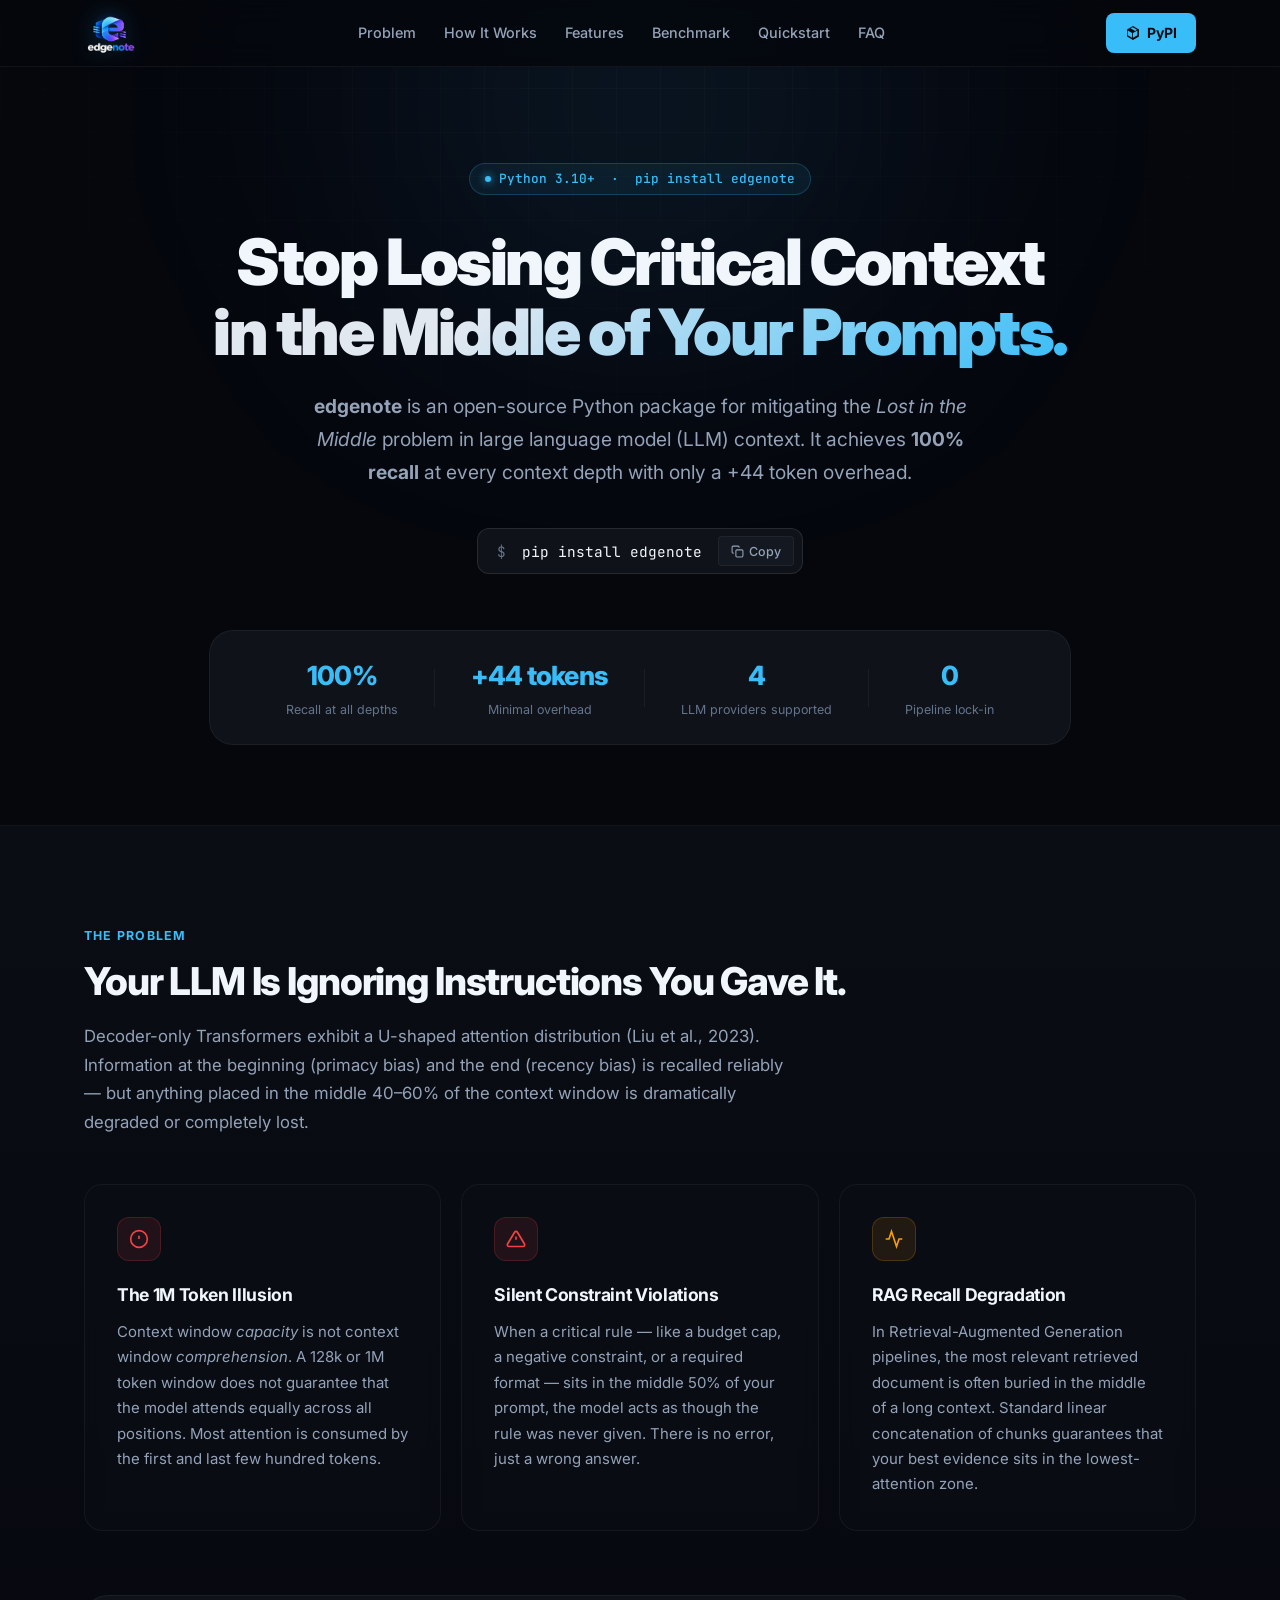
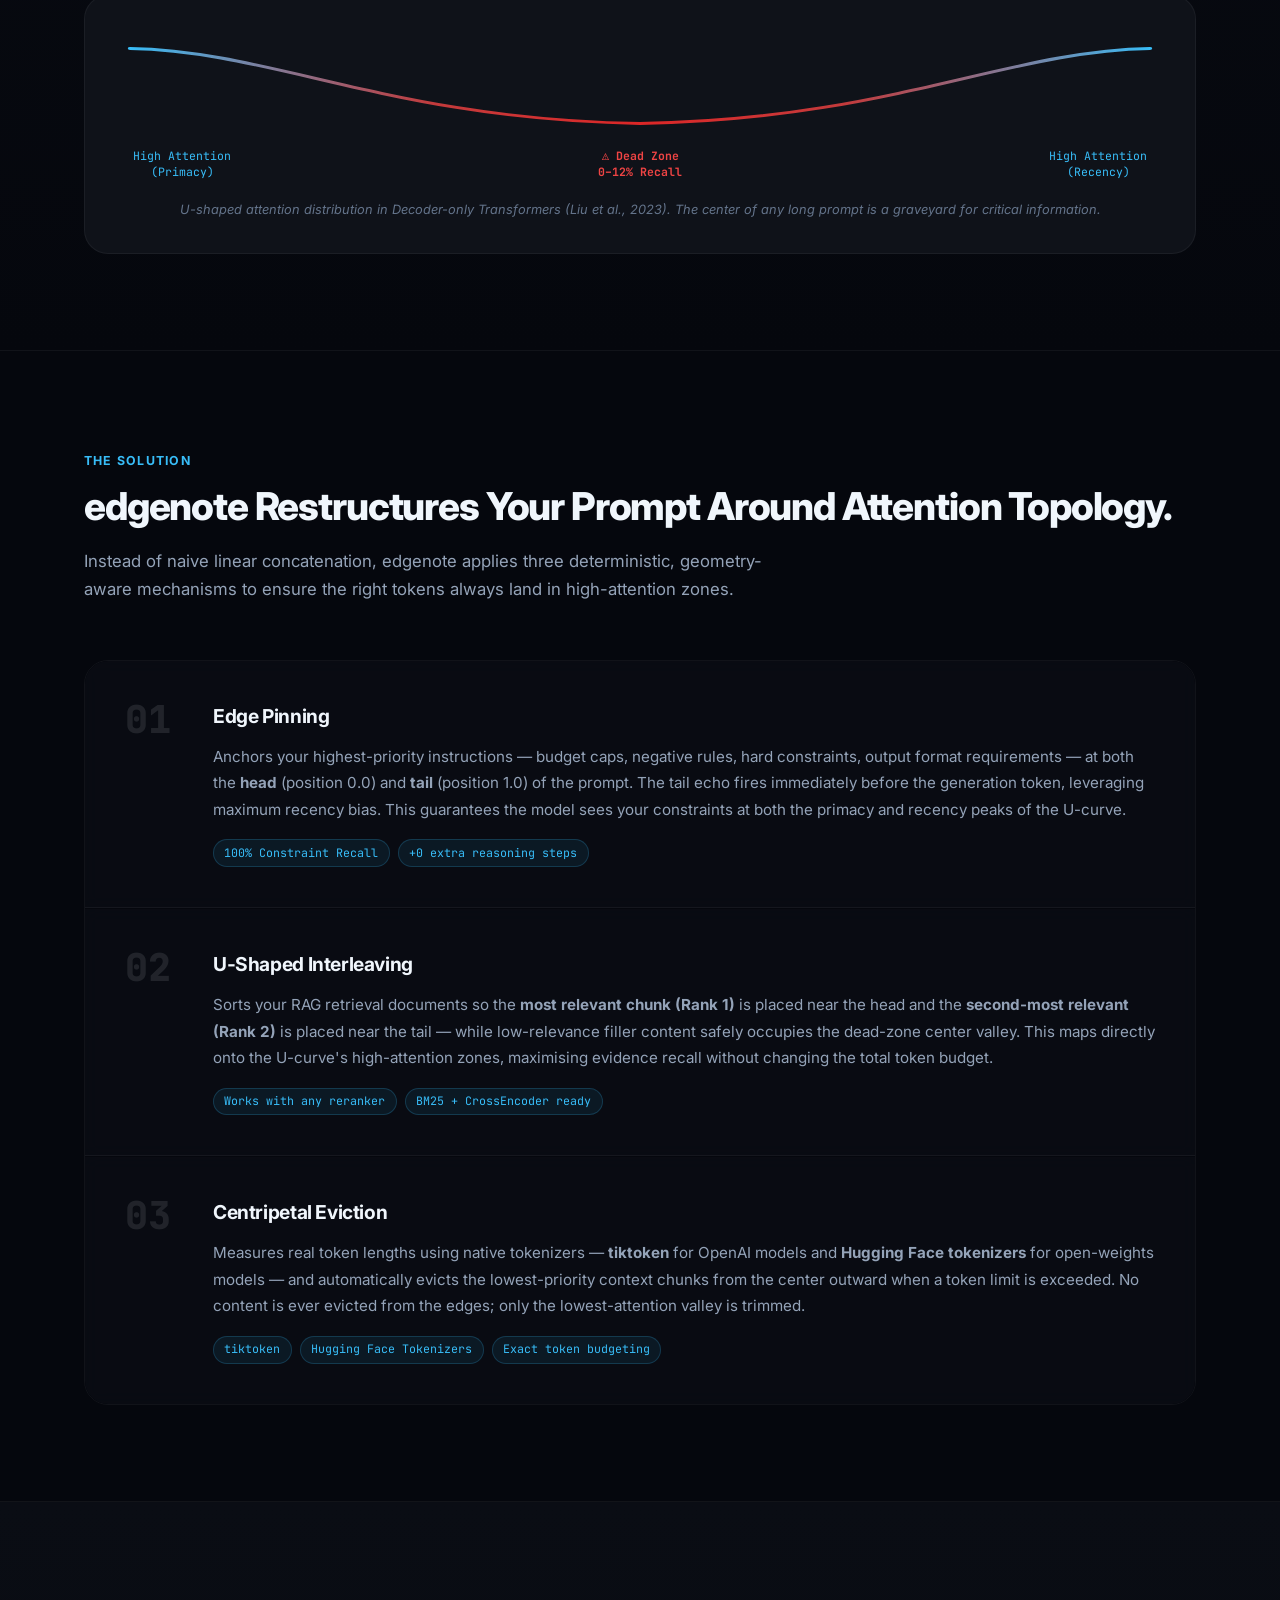
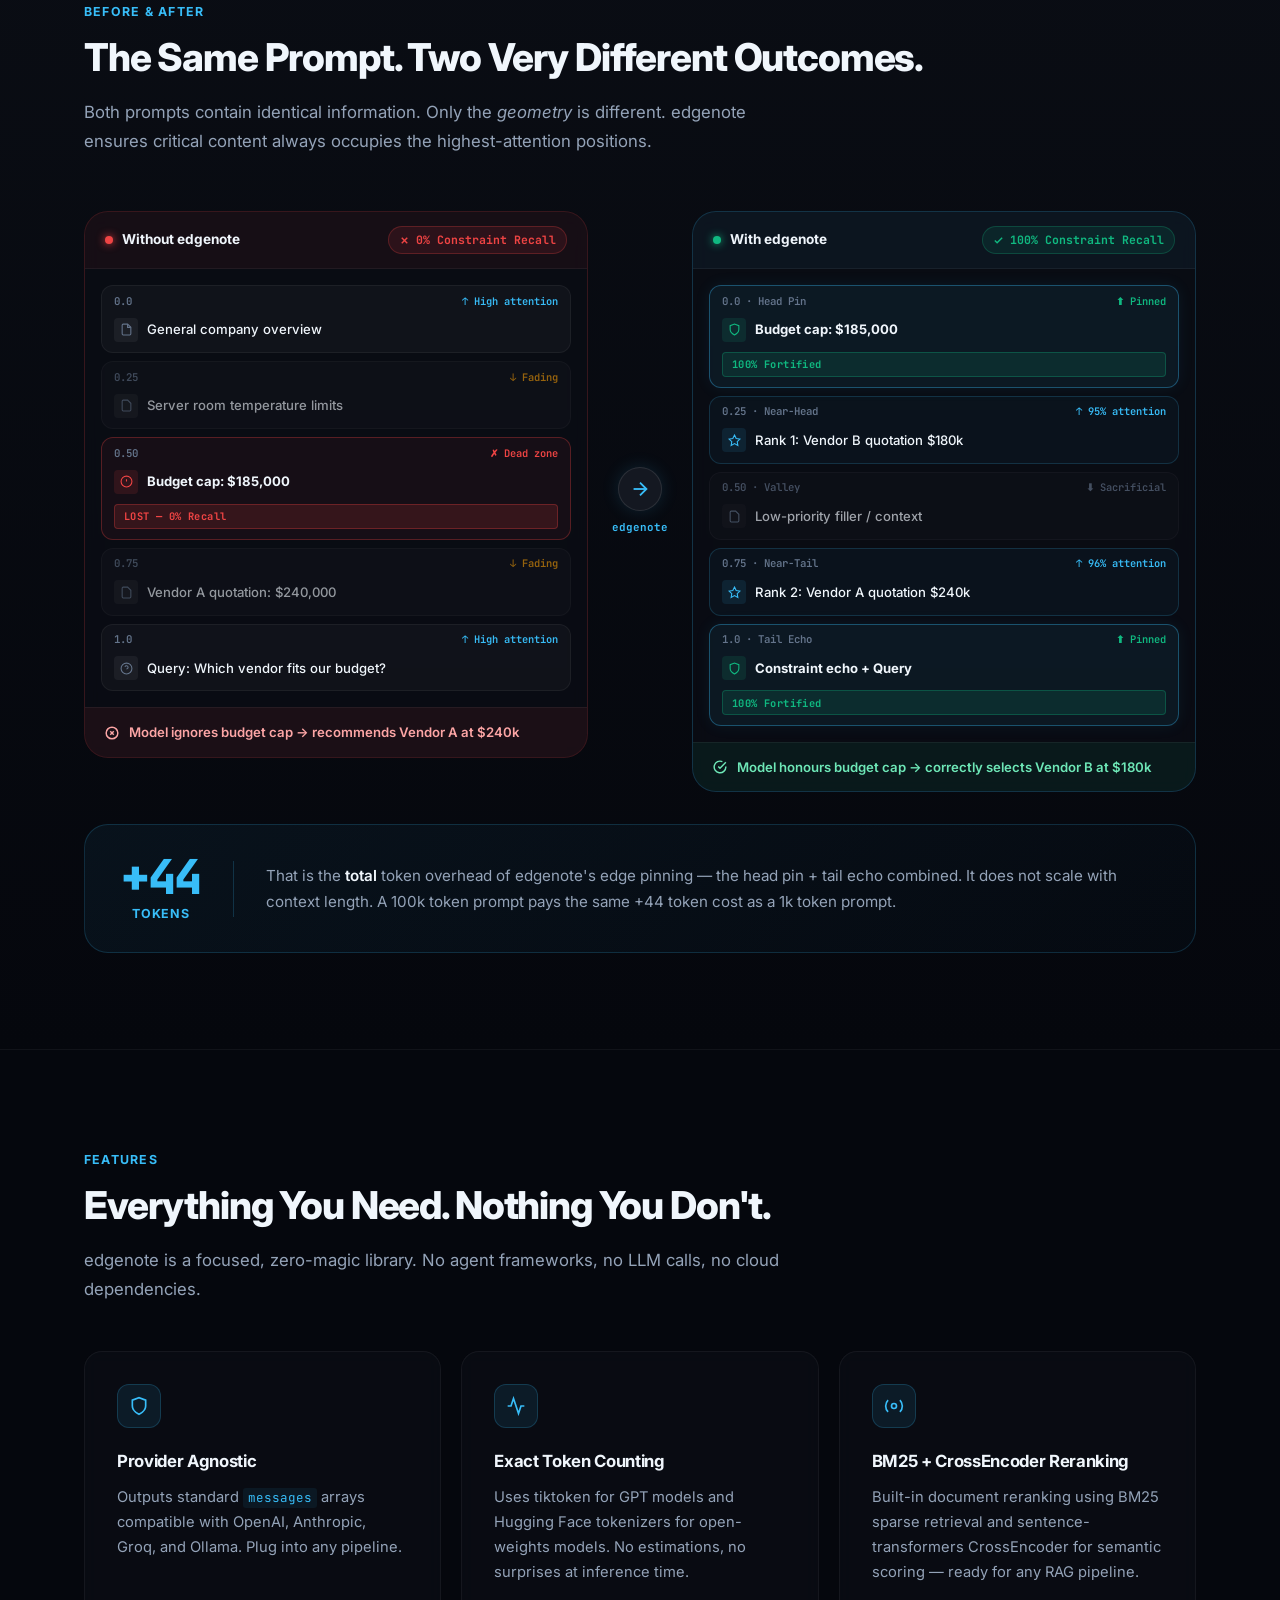
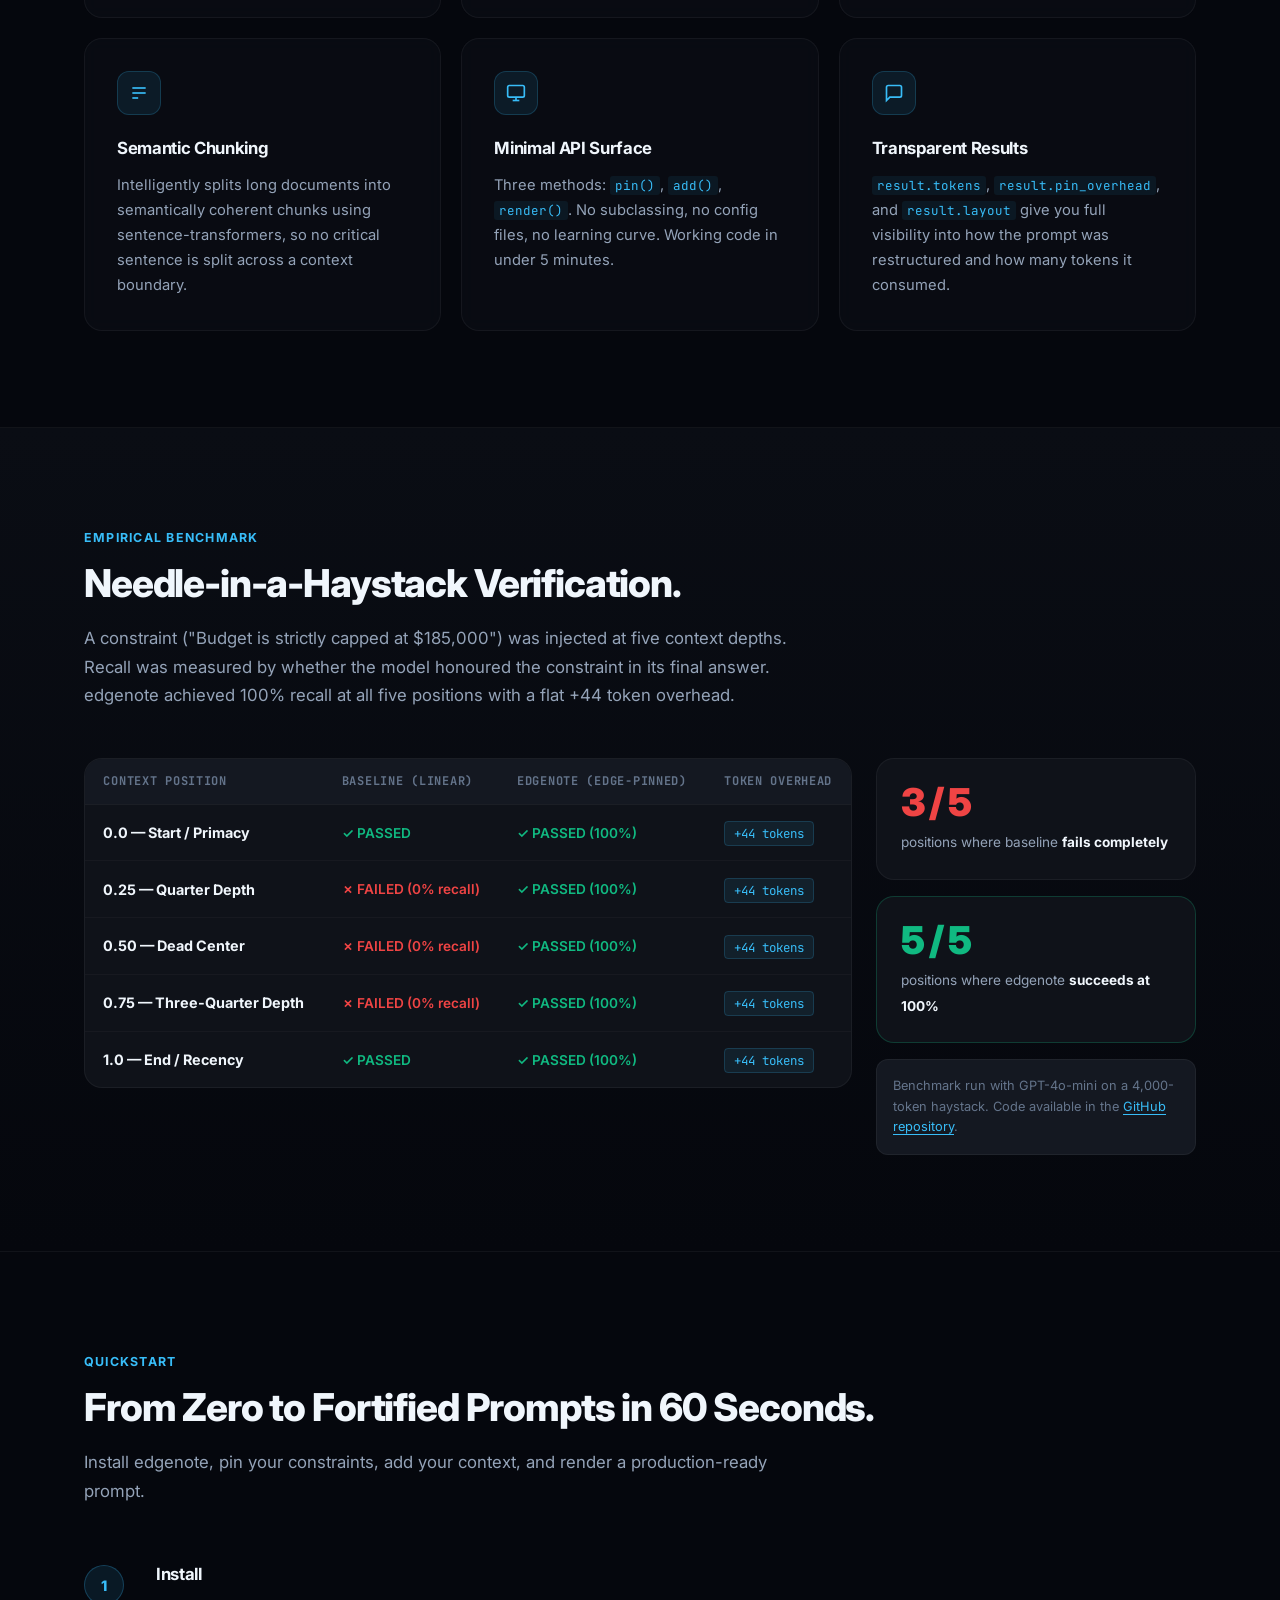
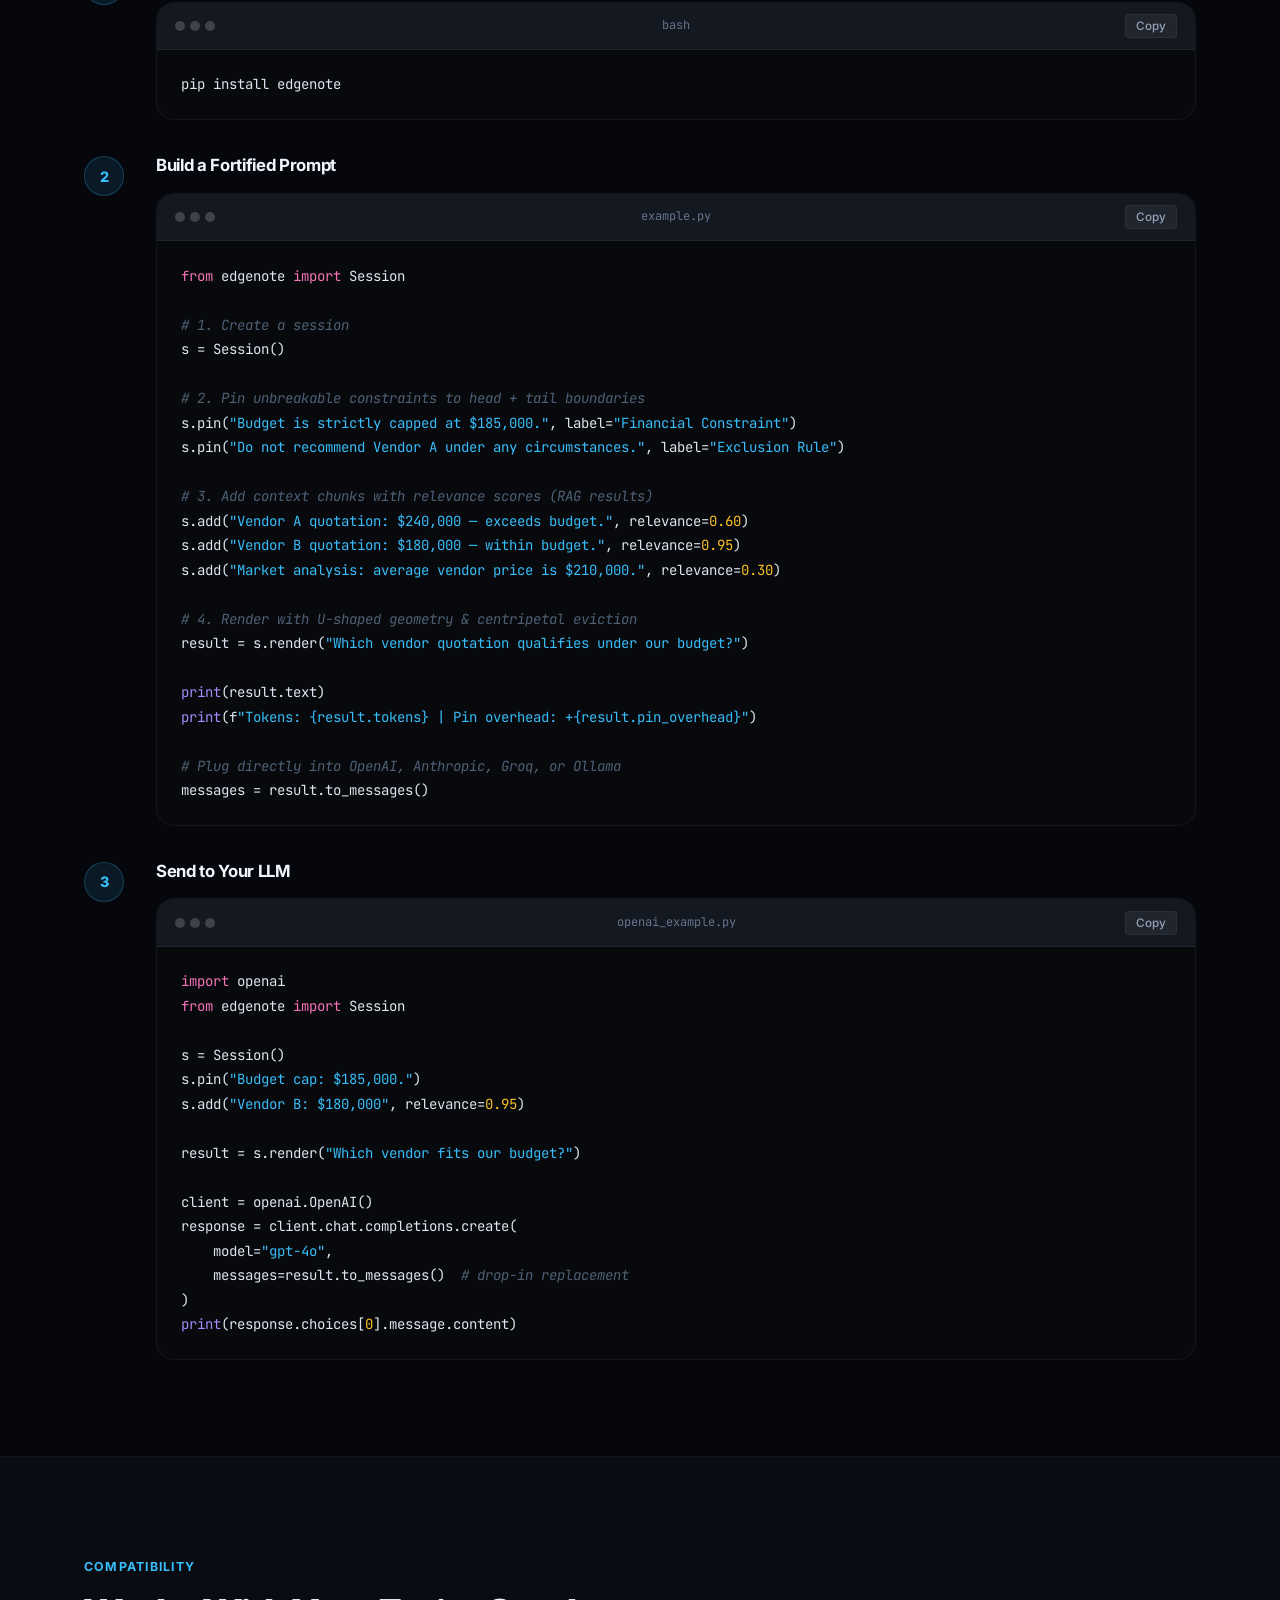
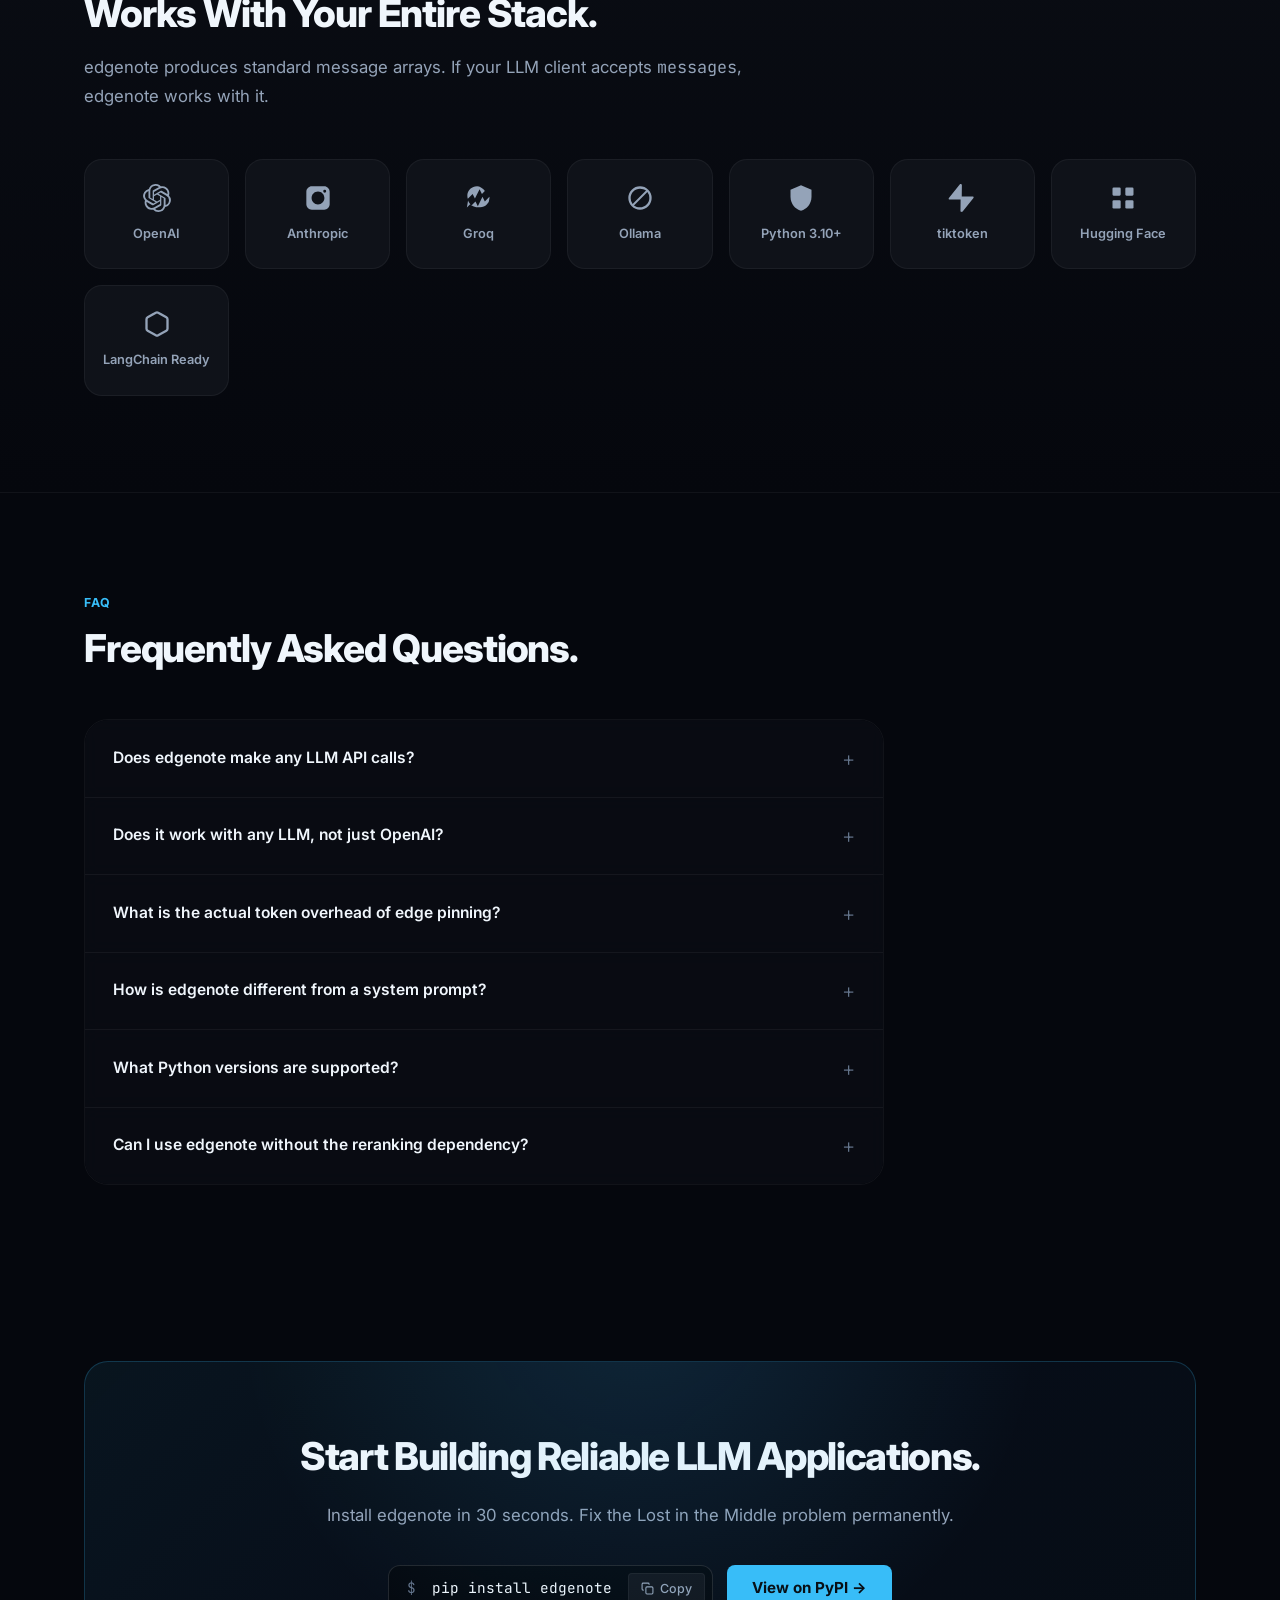
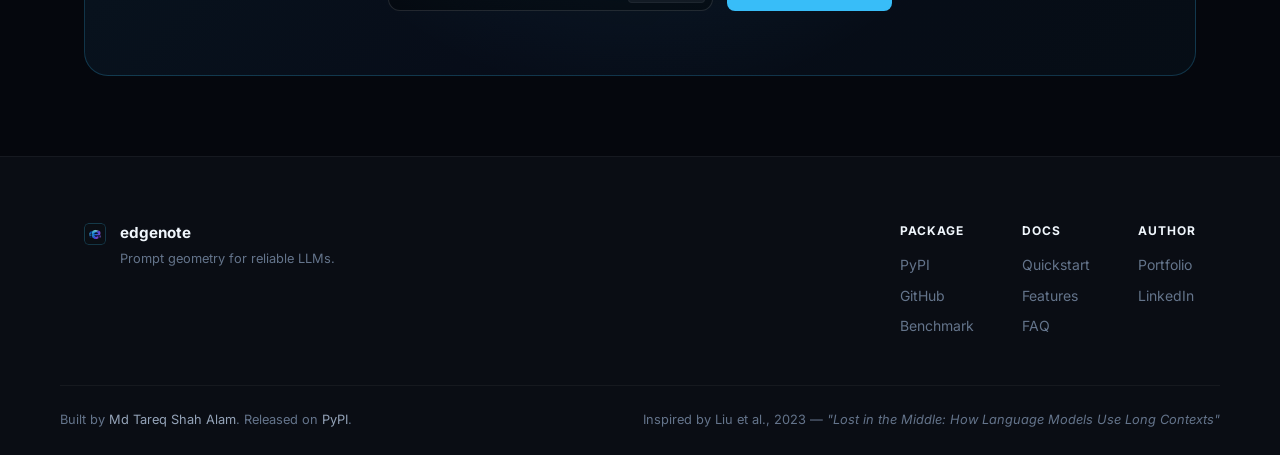
==== commit 99c6af1b: "Remove hardcoded version from hero badge and schema" ====
--- a/index.html
+++ b/index.html
@@ -43,7 +43,6 @@
     "description": "edgenote is an open-source Python package for mitigating the Lost in the Middle problem in large language model (LLM) context.",
     "url": "https://pyedgenote.github.io/",
     "downloadUrl": "https://pypi.org/project/edgenote/",
-    "softwareVersion": "0.1.5",
     "author": {
       "@type": "Person",
       "name": "Md Tareq Shah Alam",
@@ -118,7 +117,7 @@
 
         <div class="hero-badge">
           <span class="badge-dot" aria-hidden="true"></span>
-          <span>Python 3.10+ &nbsp;·&nbsp; v0.1.5 &nbsp;·&nbsp; pip install edgenote</span>
+          <span>Python 3.10+ &nbsp;·&nbsp; pip install edgenote</span>
         </div>
 
         <h1 id="hero-heading">
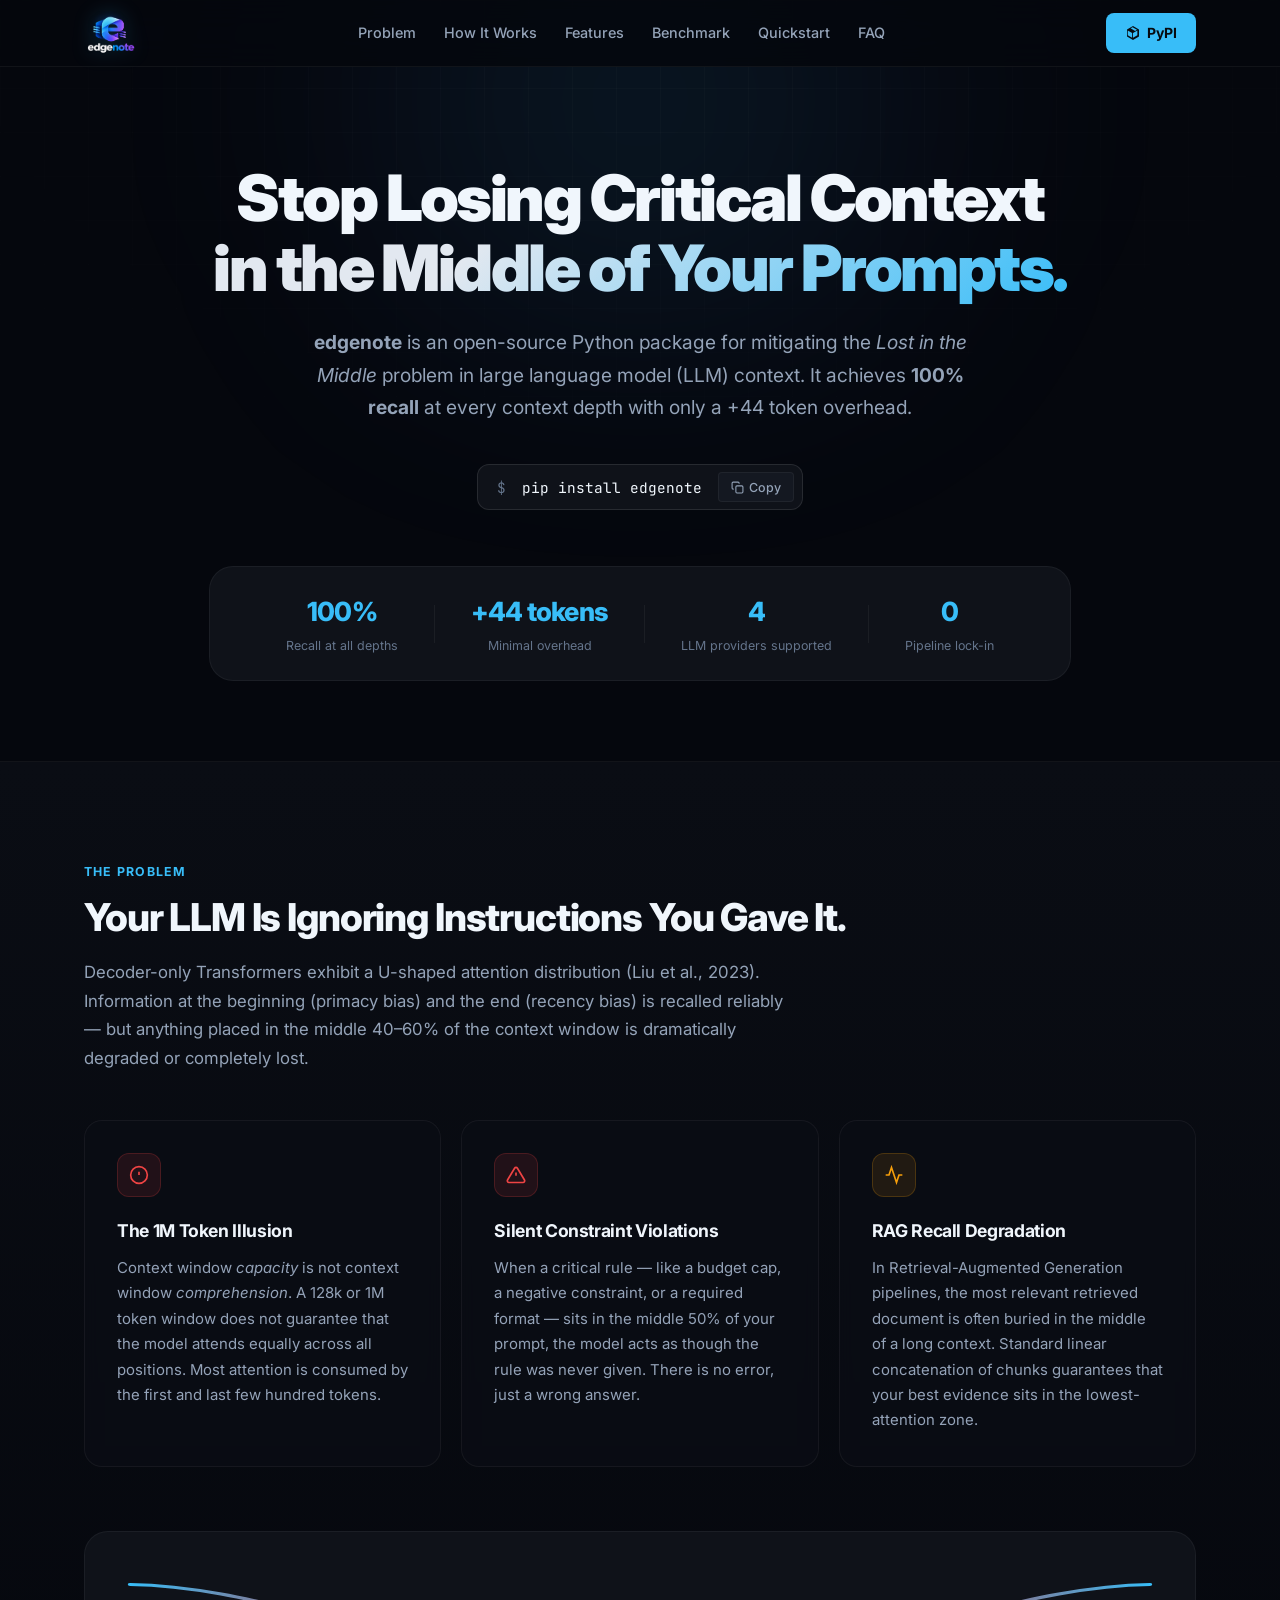
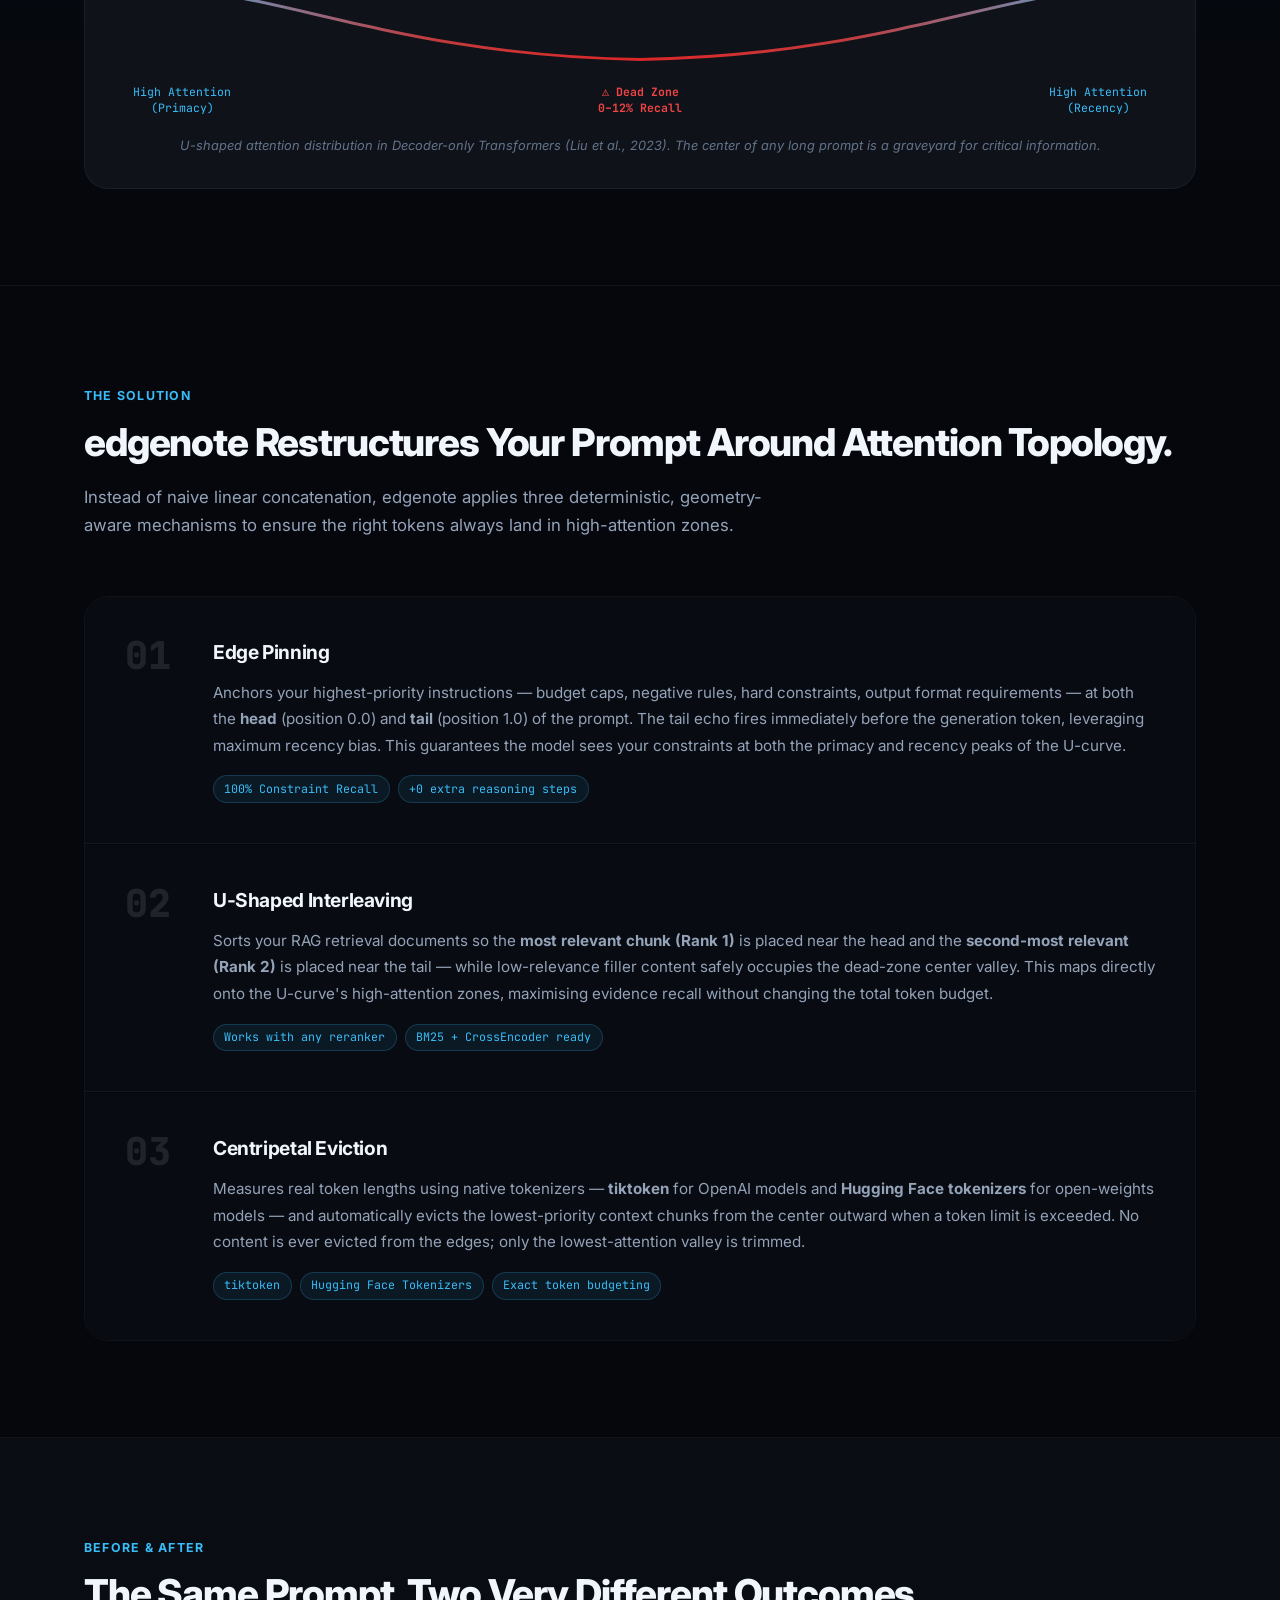
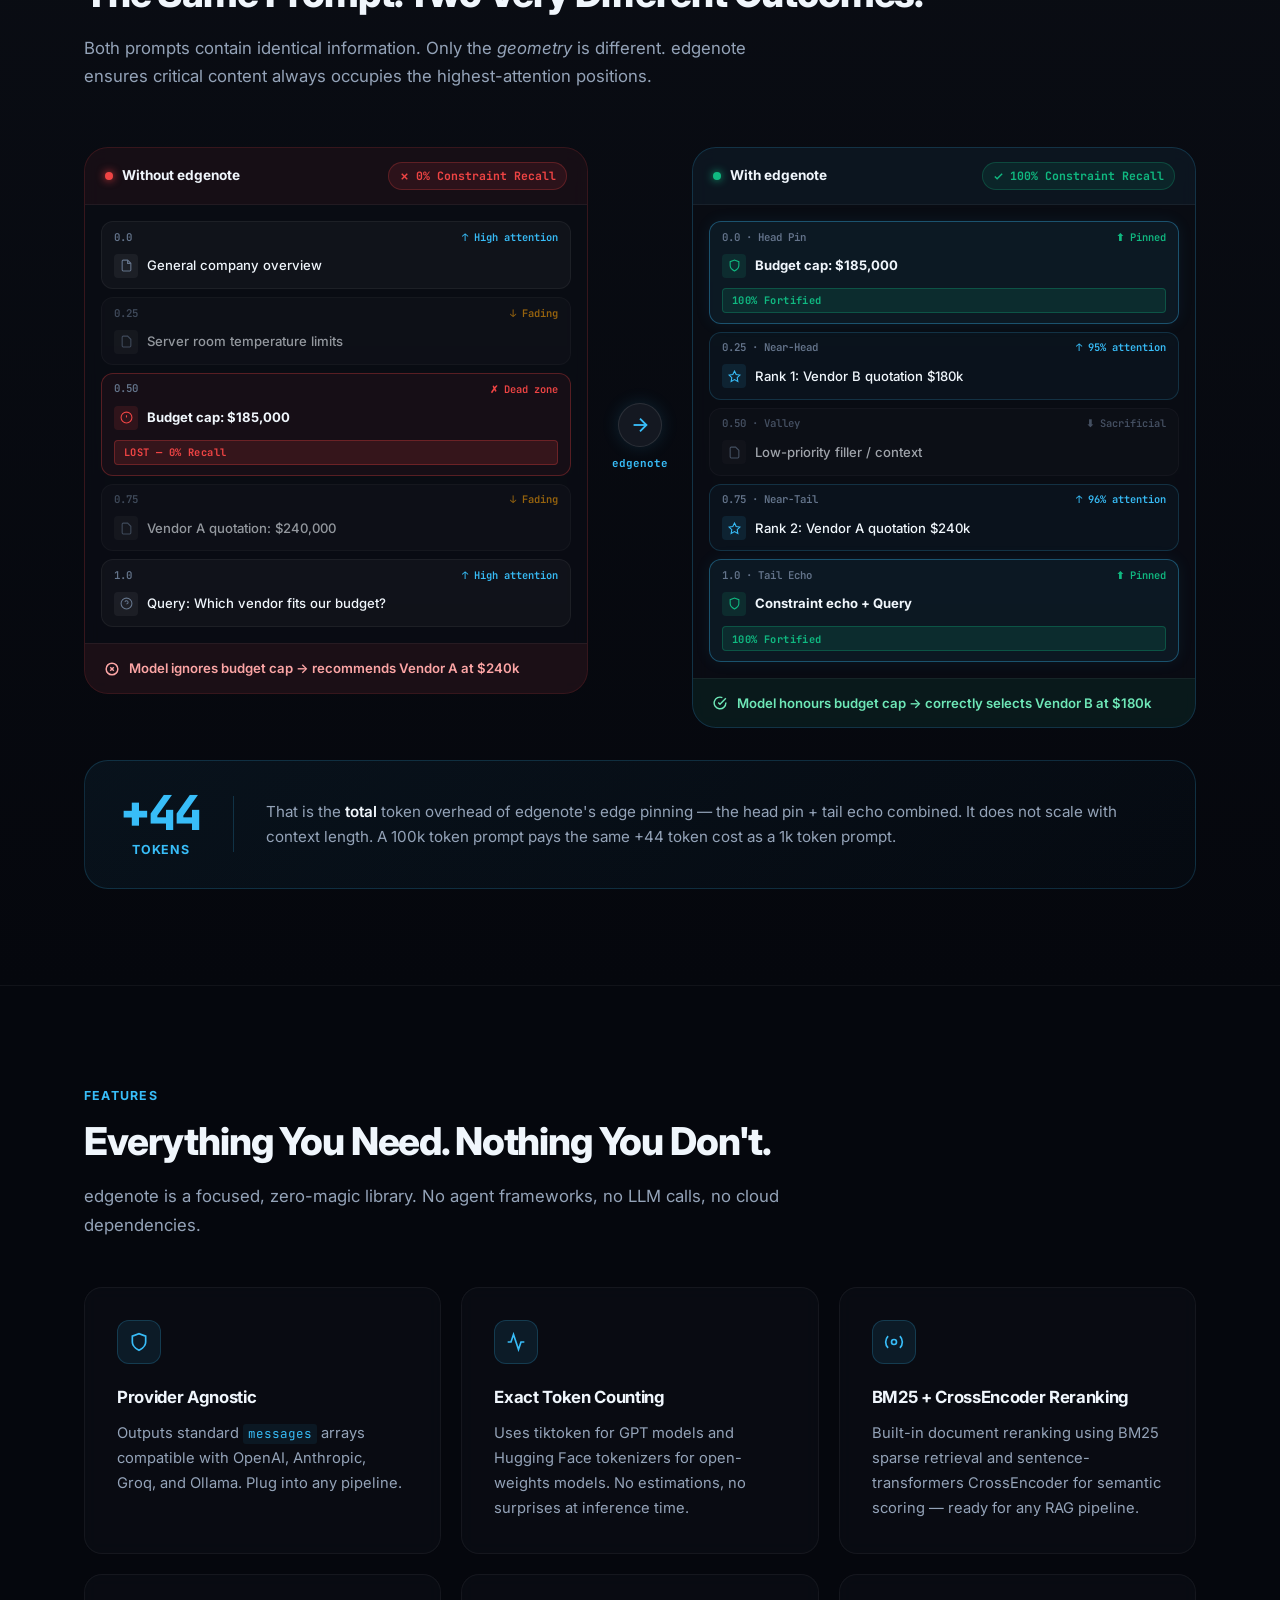
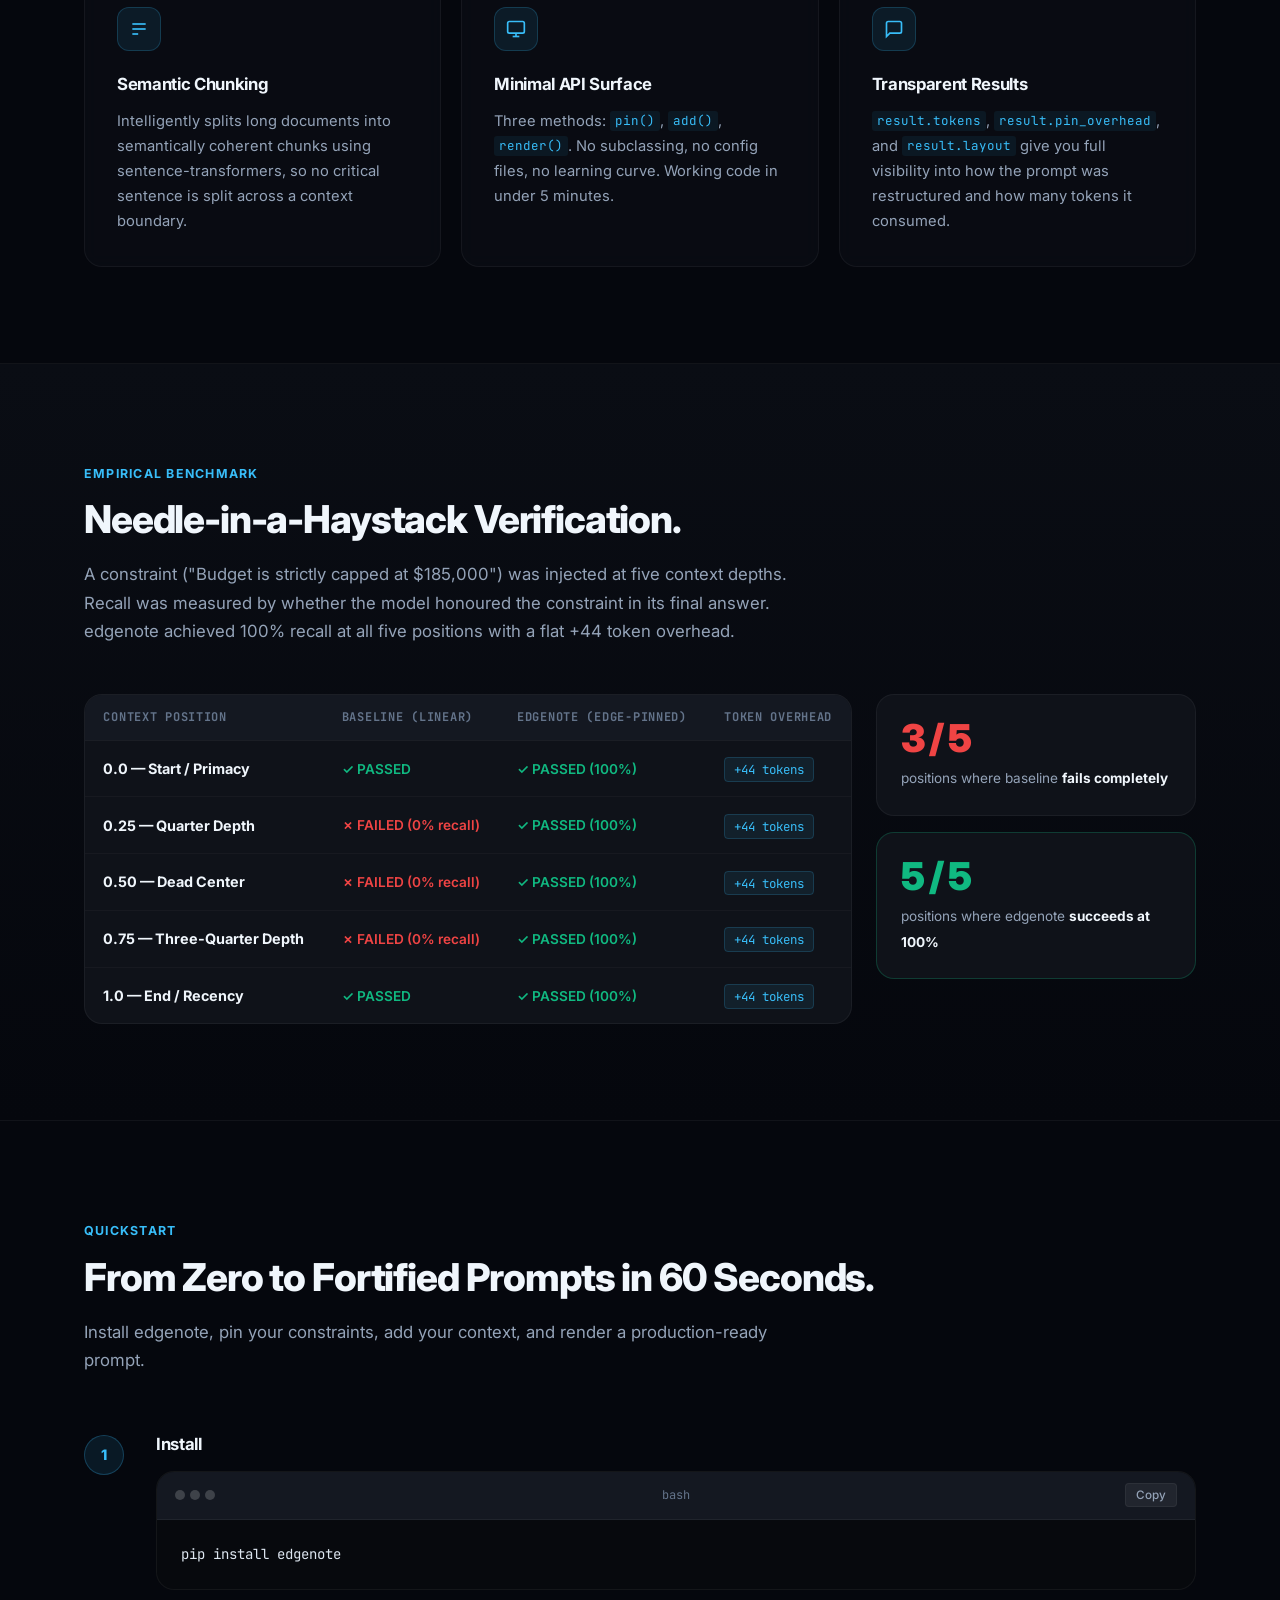
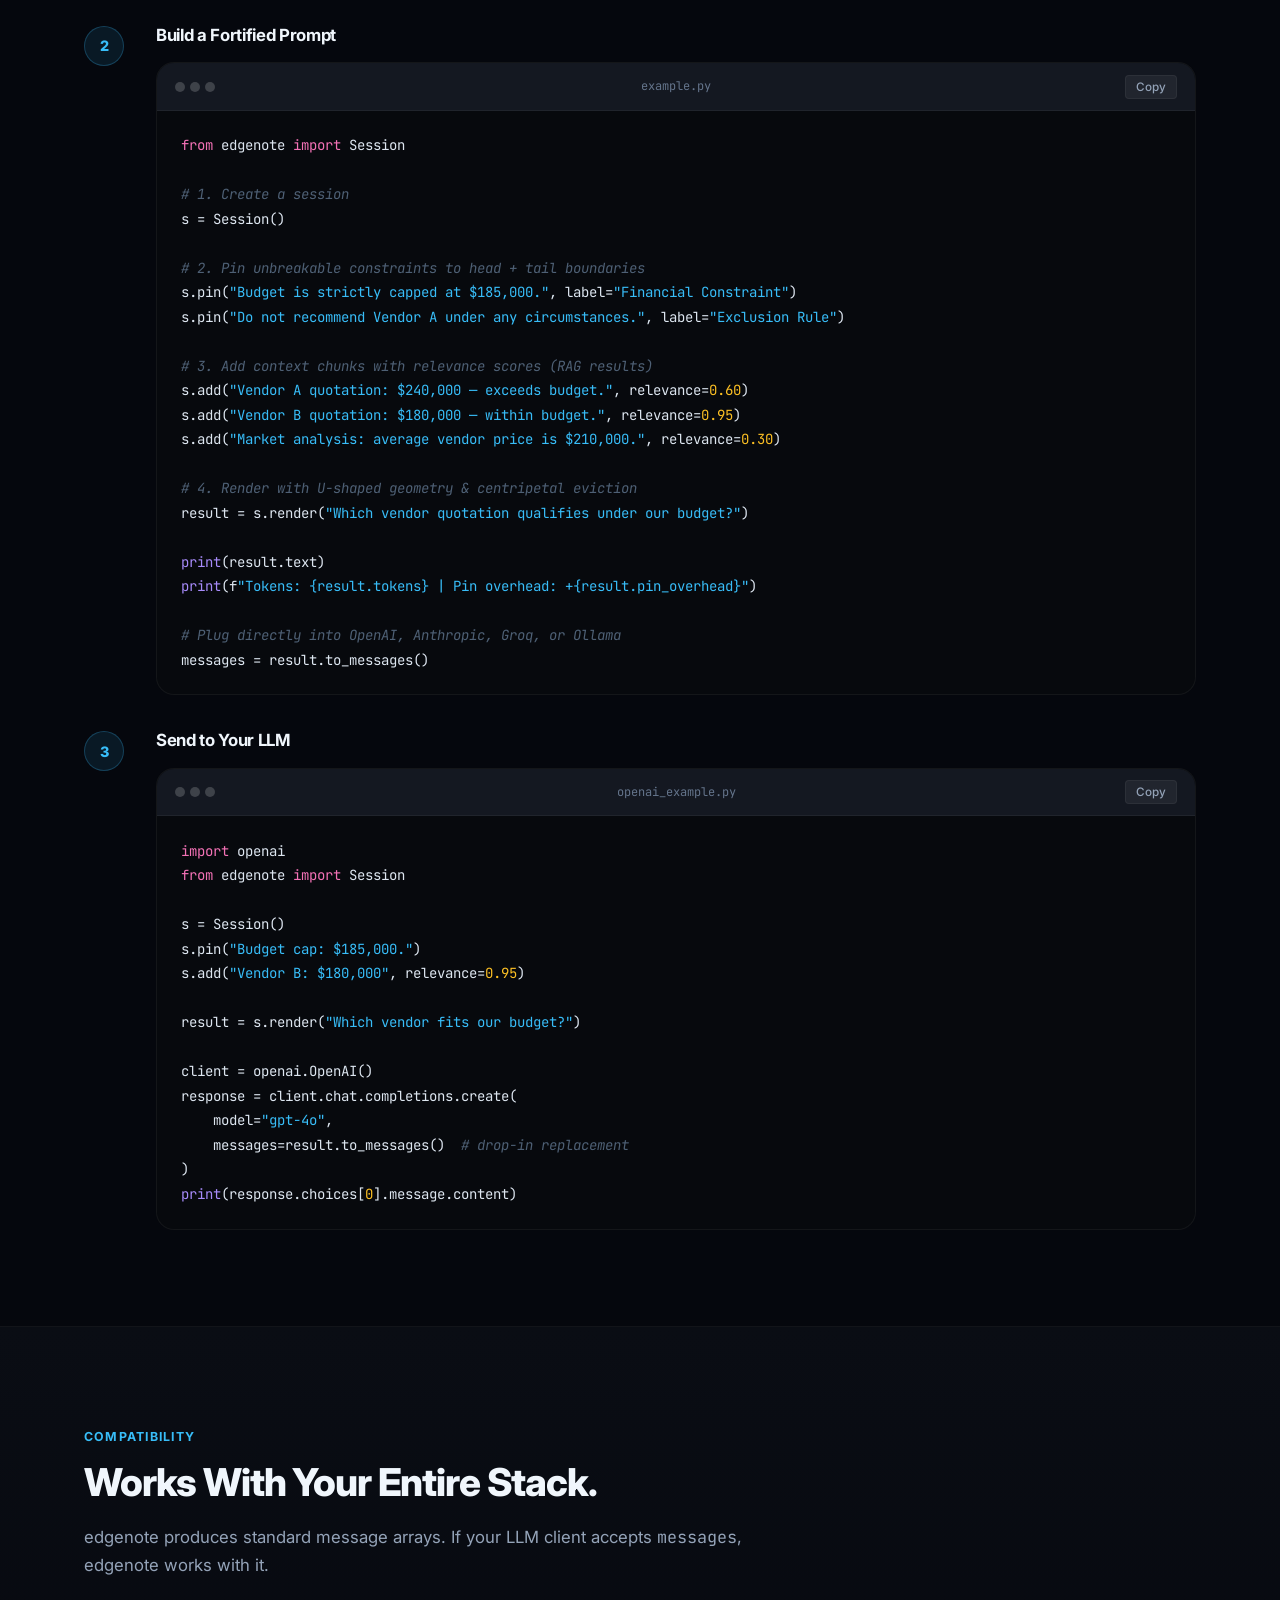
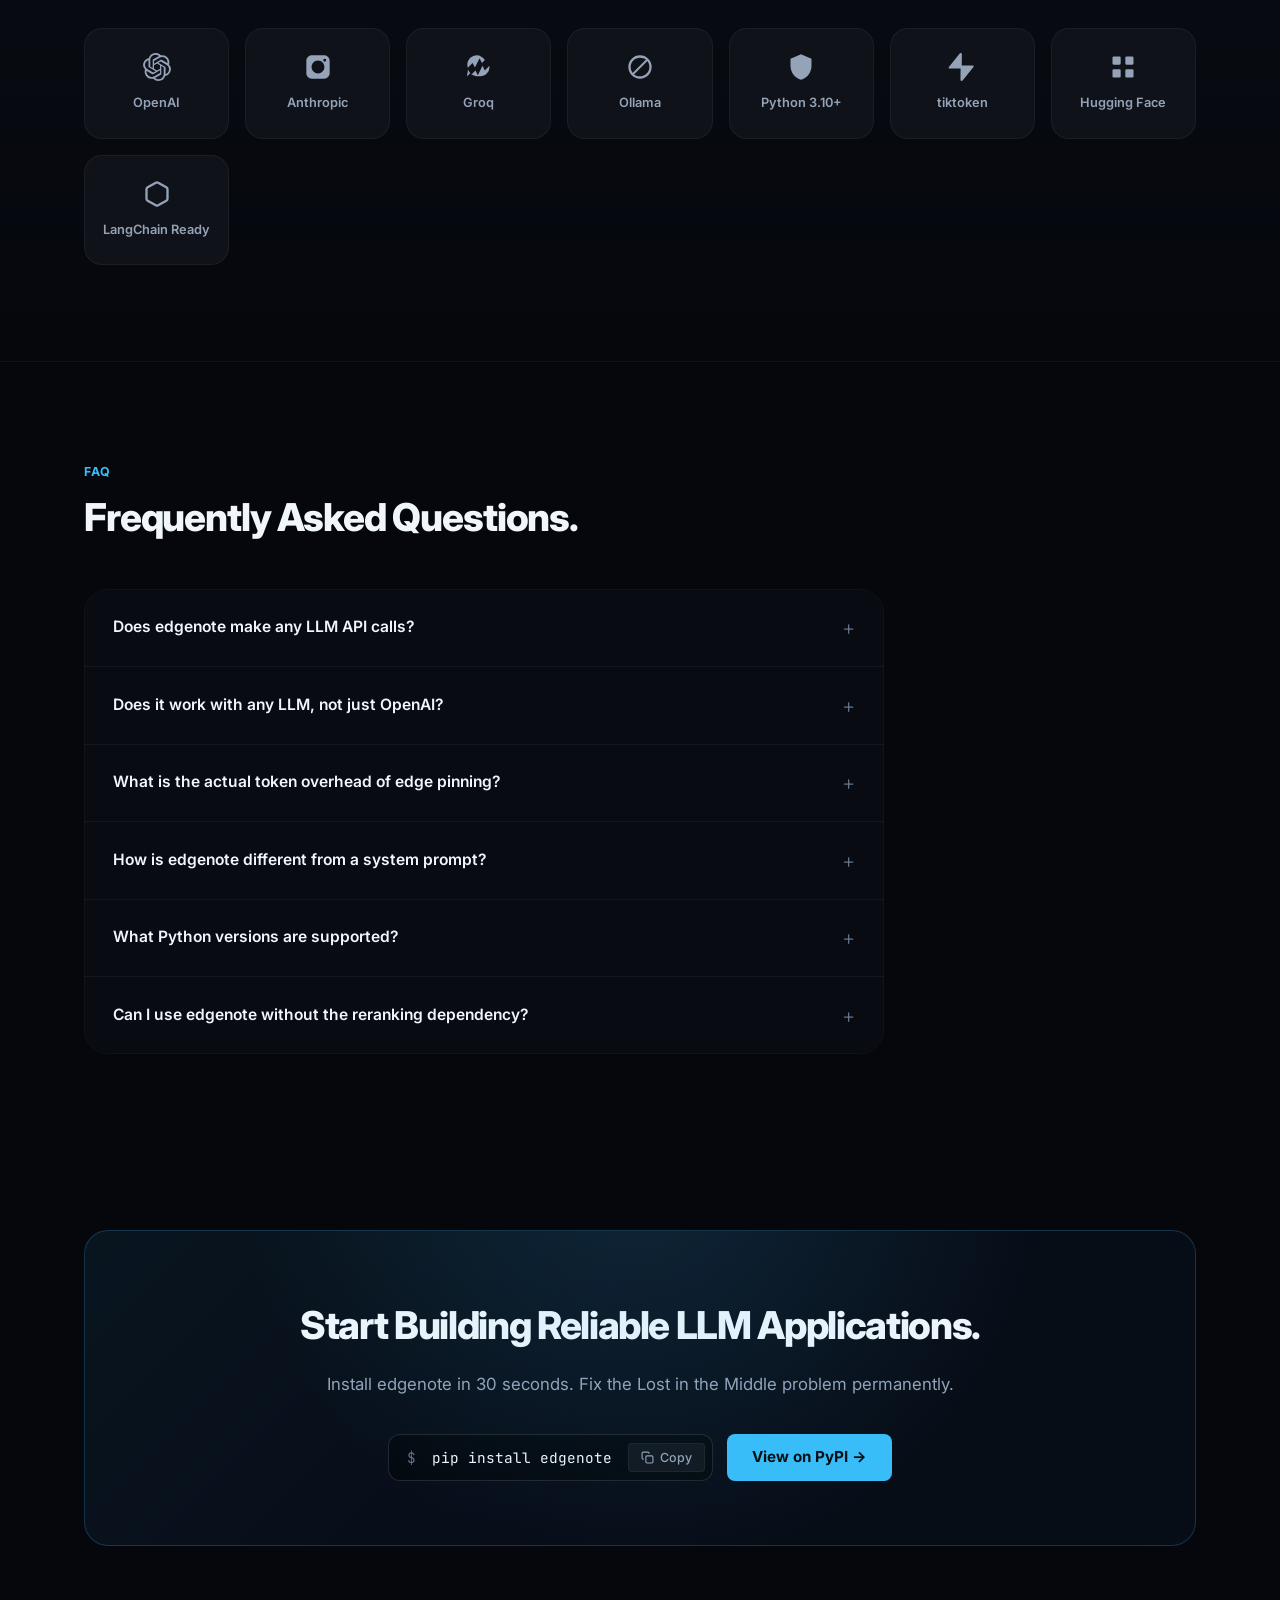
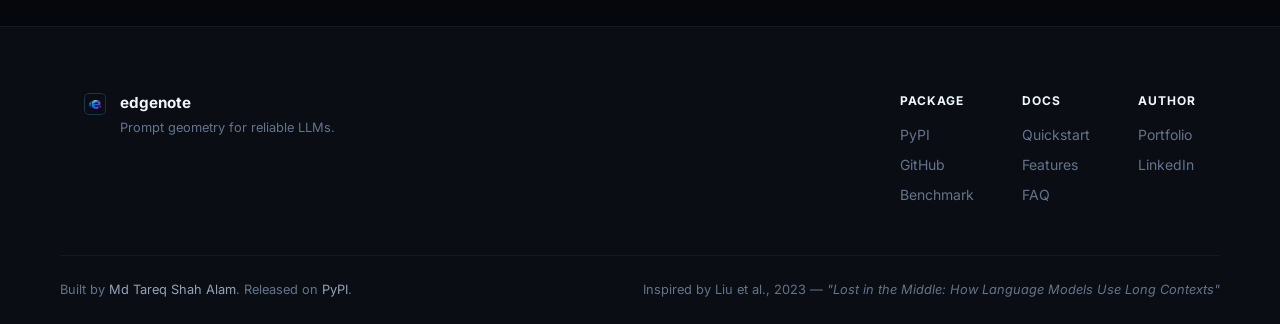
==== commit 05fae16d: "Remove hero-badge pill card from hero section" ====
--- a/index.html
+++ b/index.html
@@ -114,11 +114,6 @@
     <!-- ===== HERO ===== -->
     <section class="hero" id="overview" aria-labelledby="hero-heading">
       <div class="container">
-
-        <div class="hero-badge">
-          <span class="badge-dot" aria-hidden="true"></span>
-          <span>Python 3.10+ &nbsp;·&nbsp; pip install edgenote</span>
-        </div>
 
         <h1 id="hero-heading">
           Stop Losing Critical Context<br>
@@ -728,9 +723,9 @@
               <span class="bench-big">5 / 5</span>
               <span class="bench-label">positions where edgenote <strong>succeeds at 100%</strong></span>
             </div>
-            <p class="bench-note">Benchmark run with GPT-4o-mini on a 4,000-token haystack. Code available in the <a
+            <!-- <p class="bench-note">Benchmark run with GPT-4o-mini on a 4,000-token haystack. Code available in the <a
                 href="https://github.com/tareqshahalam" target="_blank" rel="noopener noreferrer">GitHub repository</a>.
-            </p>
+            </p> -->
           </aside>
         </div>
       </div>
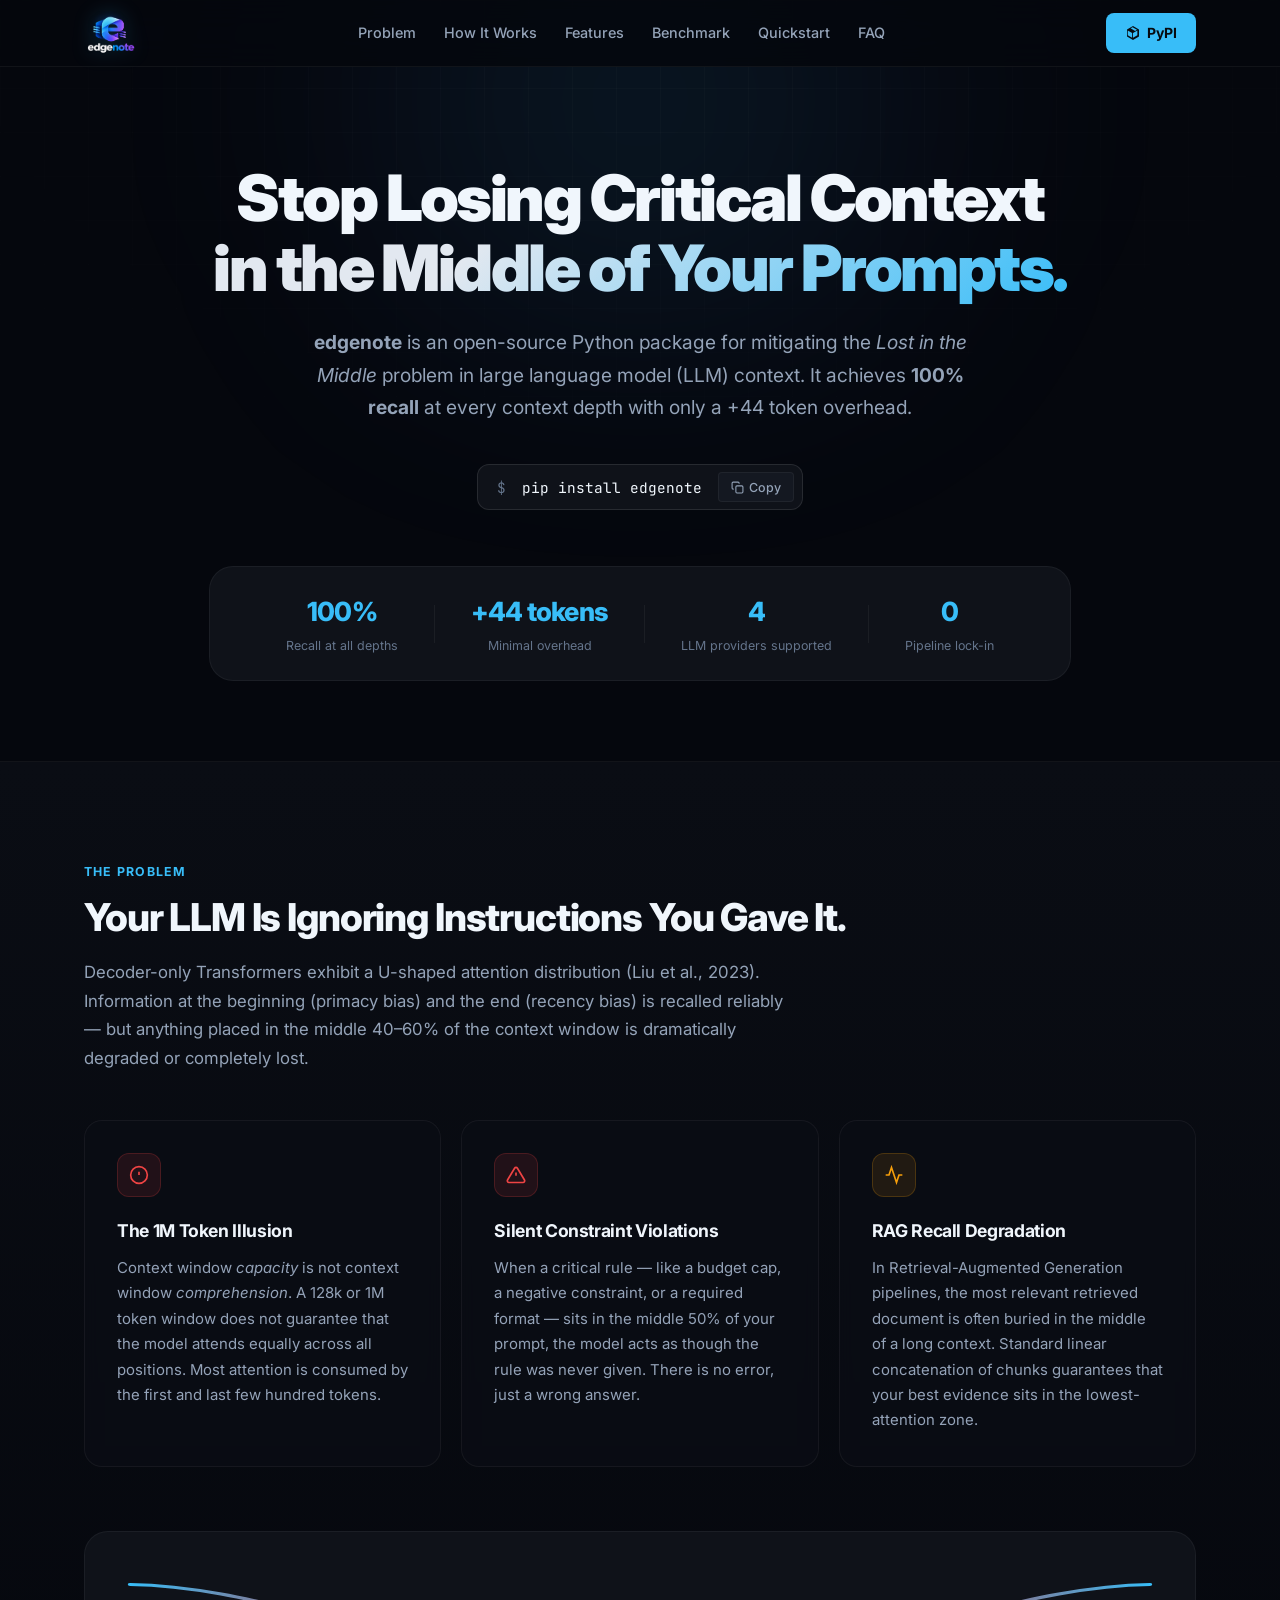
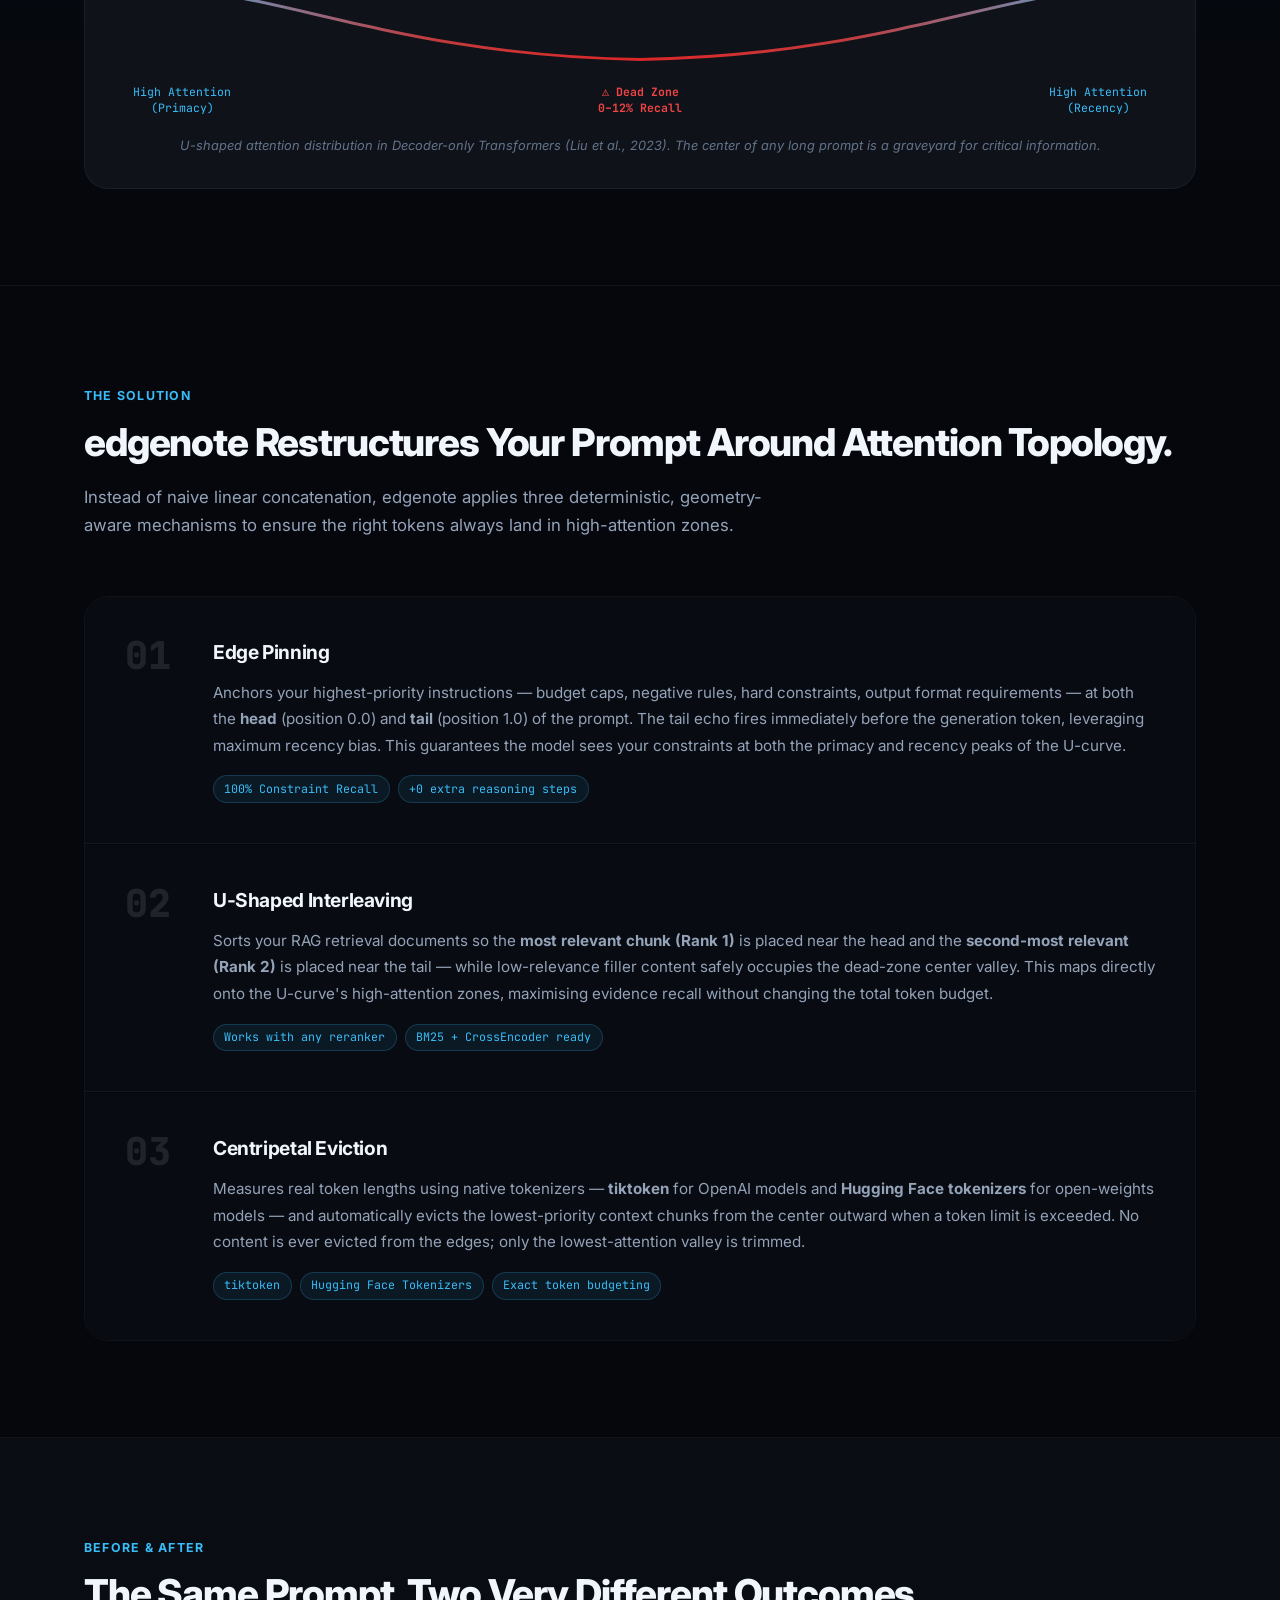
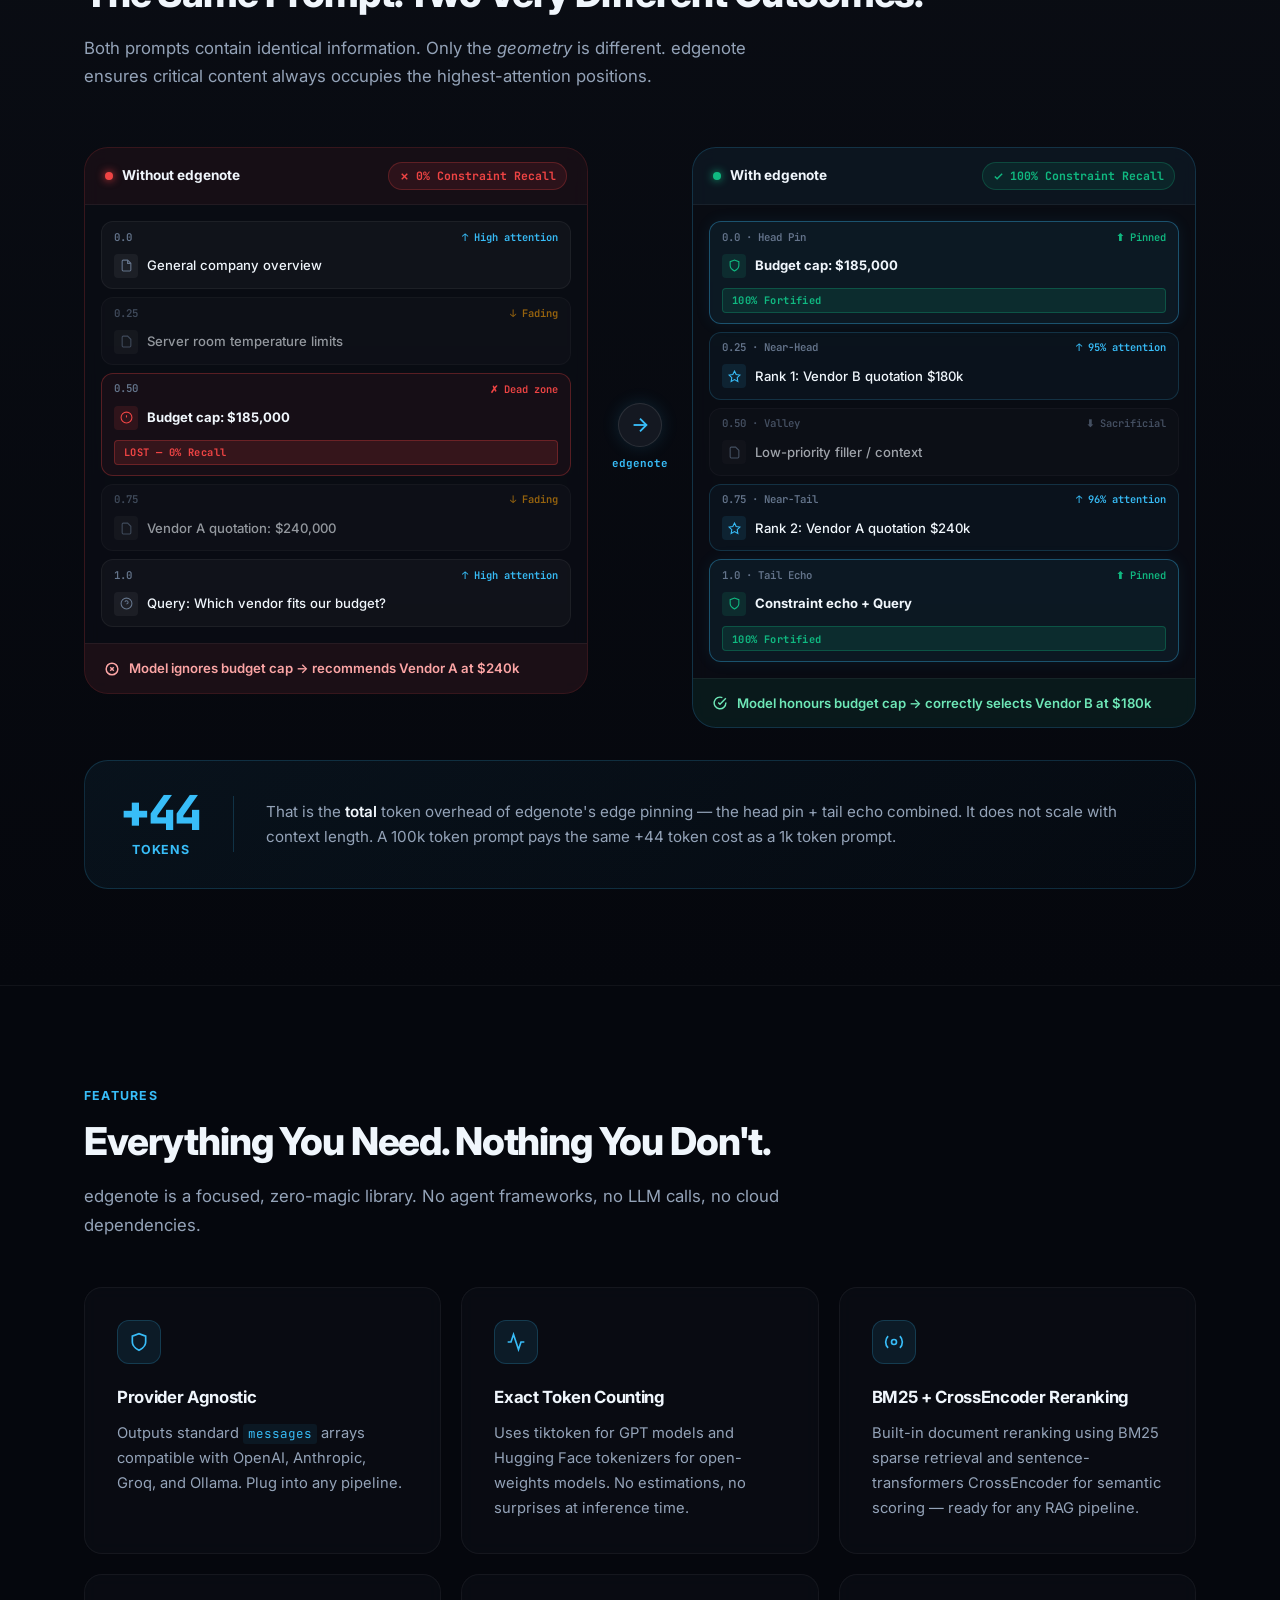
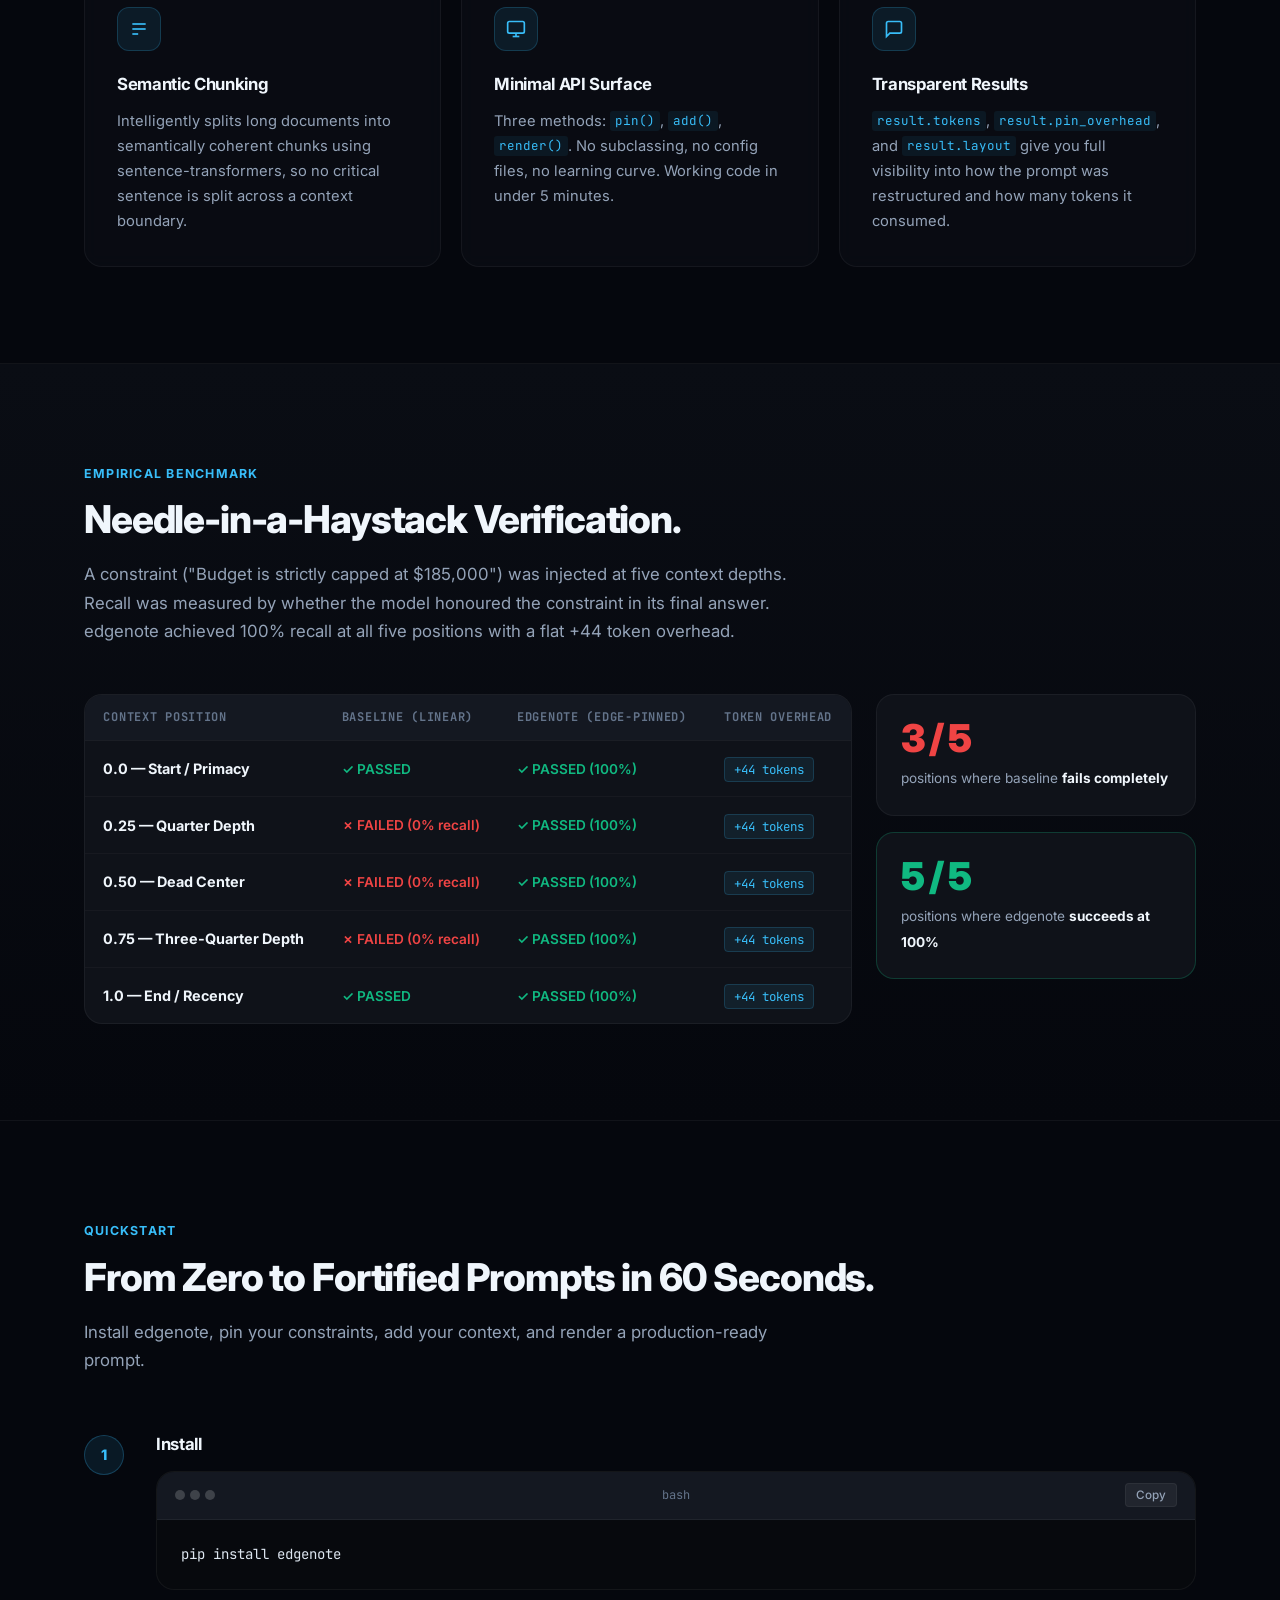
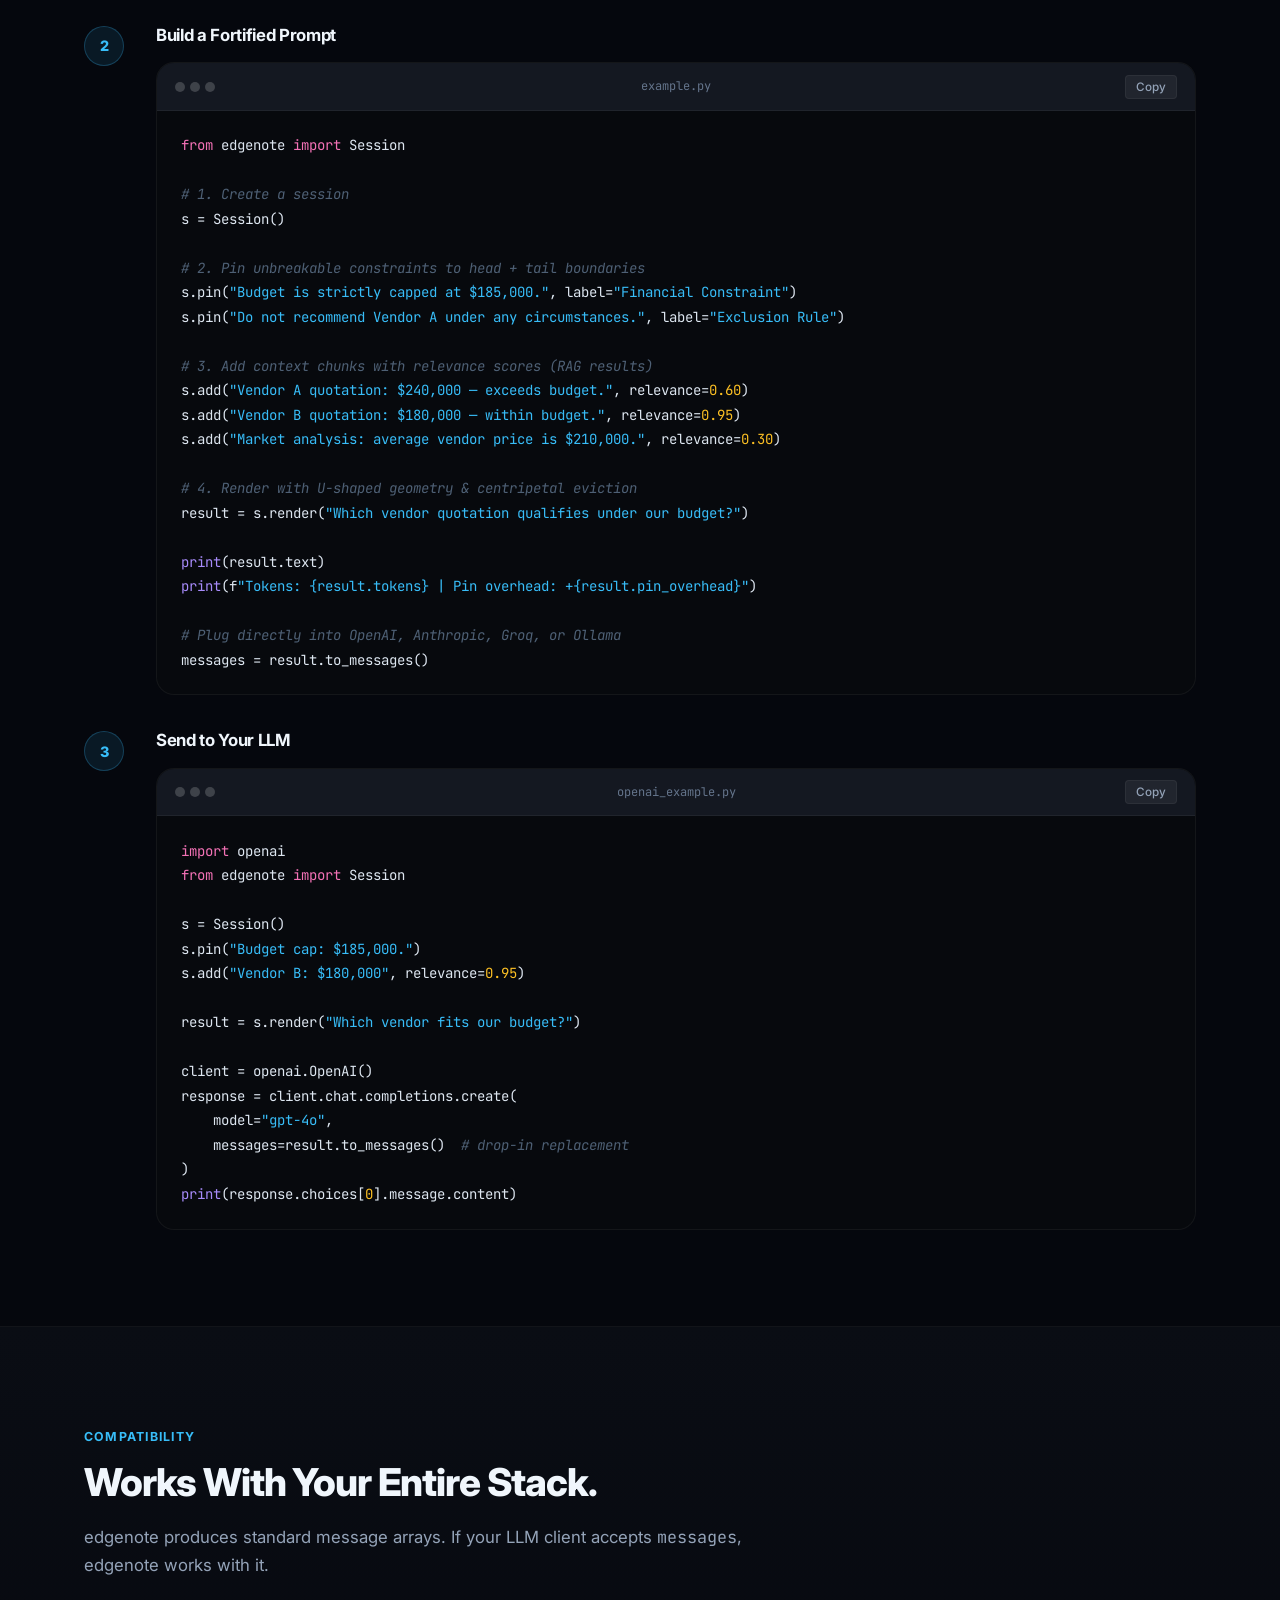
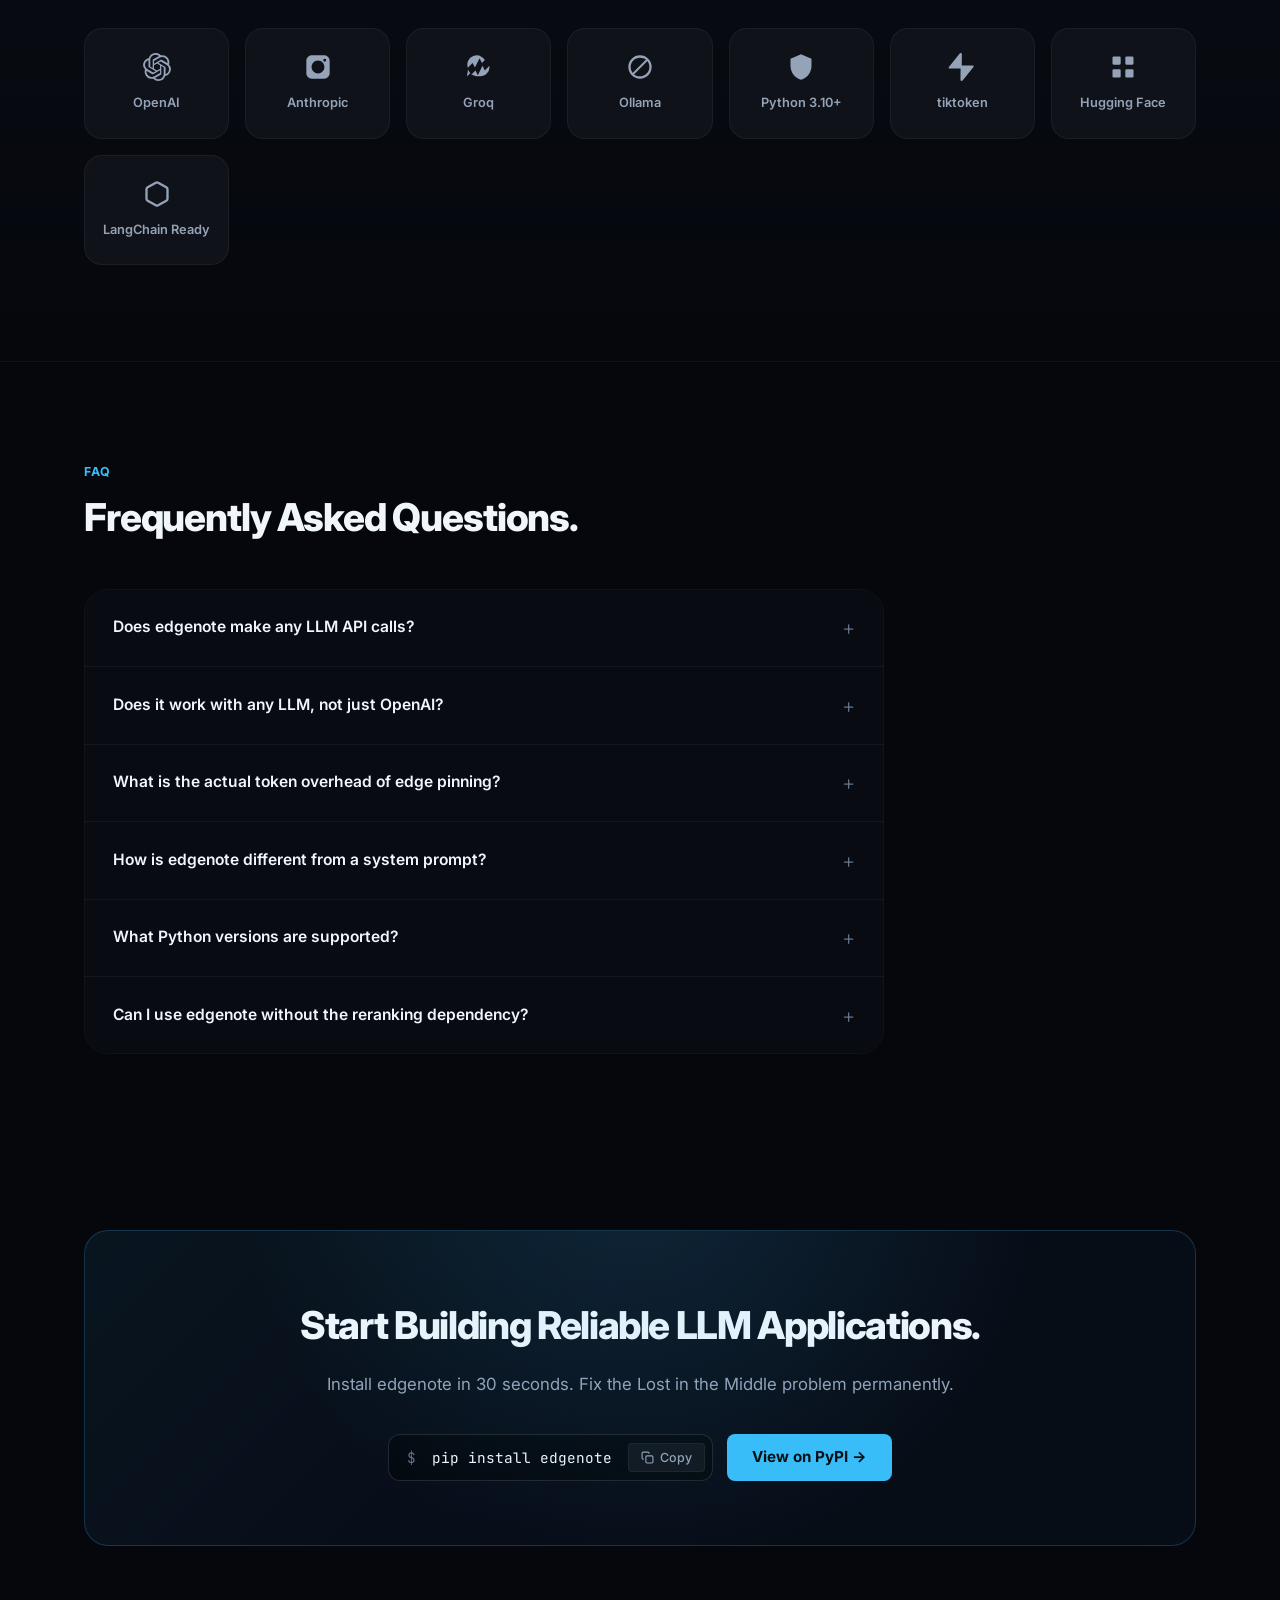
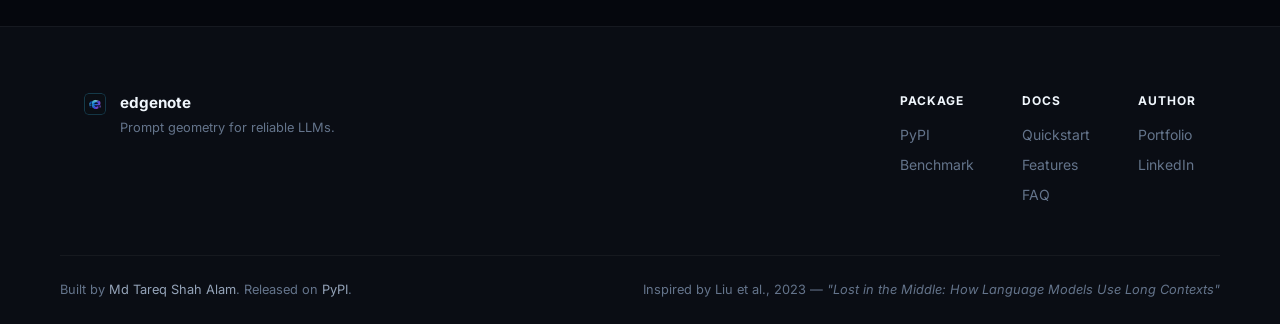
==== commit 406b8fb8: "benchmark fixation" ====
--- a/index.html
+++ b/index.html
@@ -1024,7 +1024,7 @@
           <h4 class="footer-col-title">Package</h4>
           <ul>
             <li><a href="https://pypi.org/project/edgenote/" target="_blank" rel="noopener noreferrer">PyPI</a></li>
-            <li><a href="https://github.com/tareqshahalam" target="_blank" rel="noopener noreferrer">GitHub</a></li>
+            <!-- <li><a href="https://github.com/tareqshahalam" target="_blank" rel="noopener noreferrer">GitHub</a></li> -->
             <li><a href="#benchmark">Benchmark</a></li>
           </ul>
         </div>
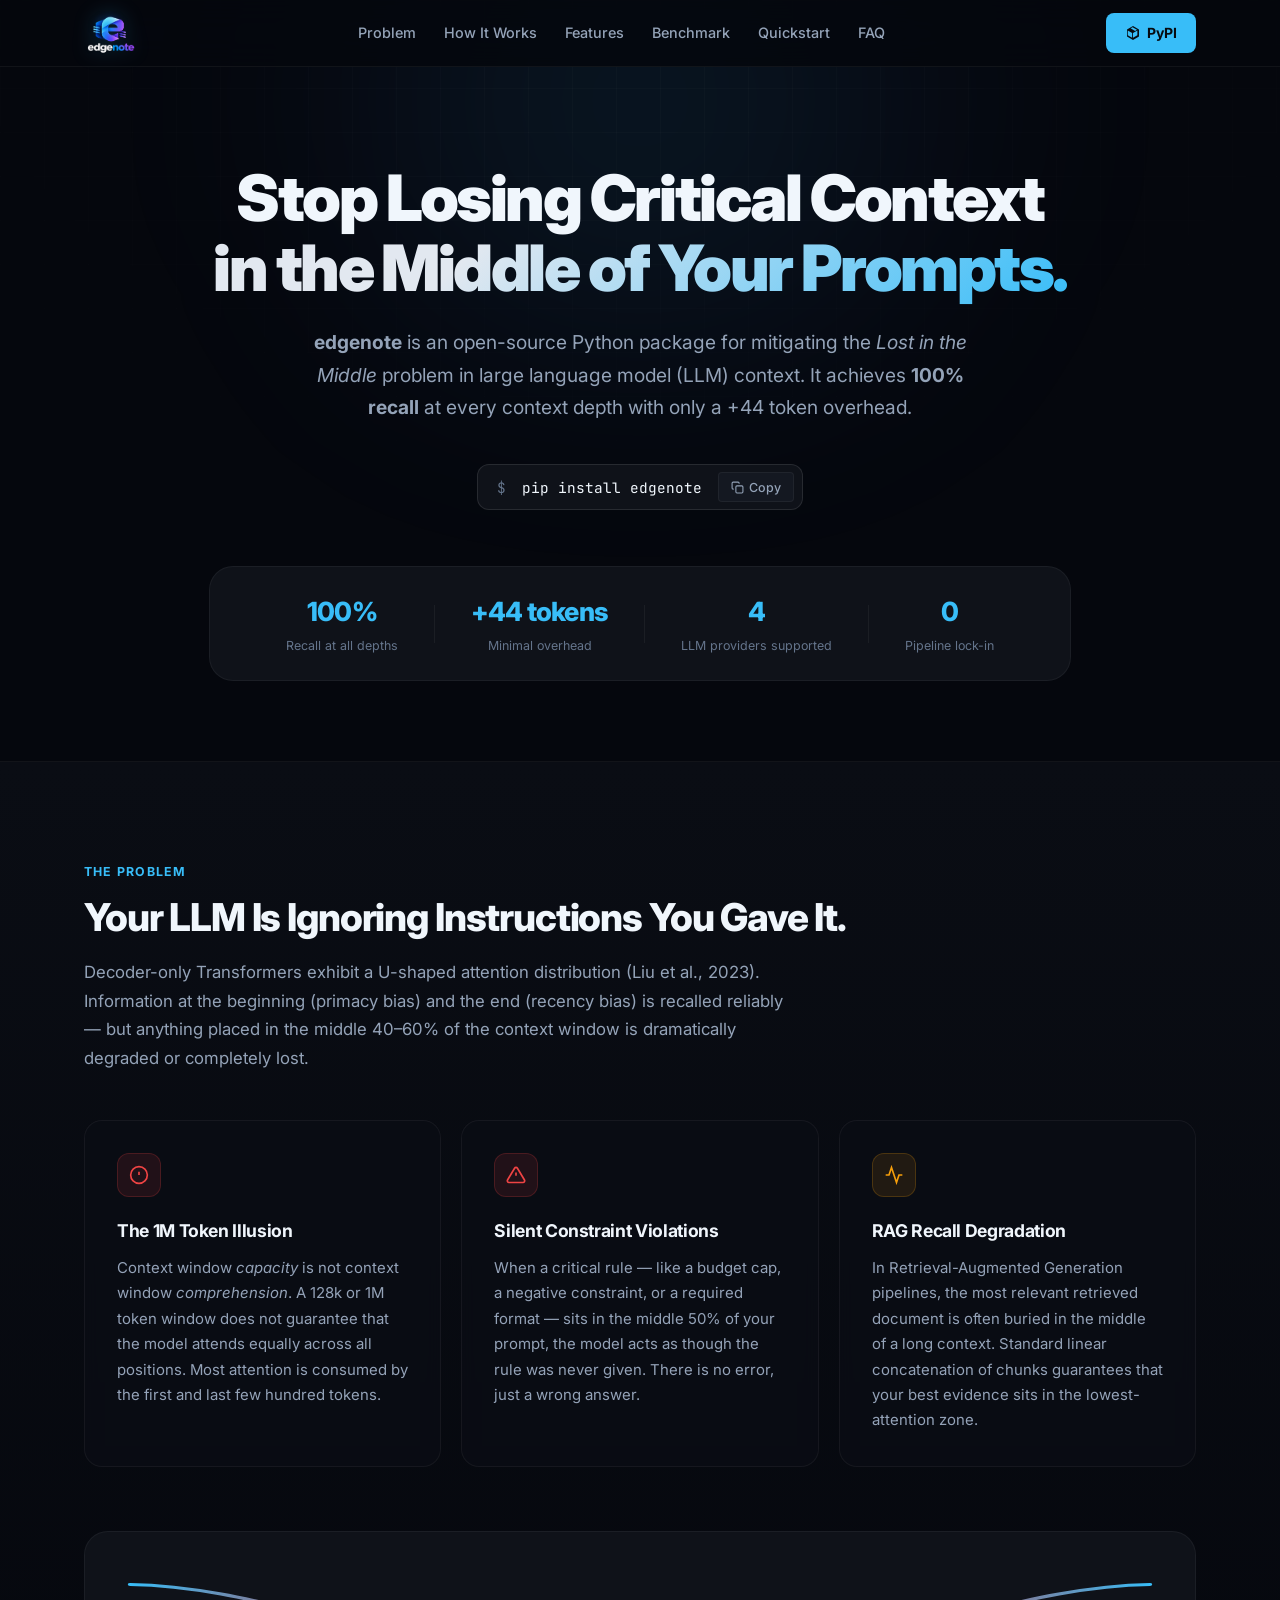
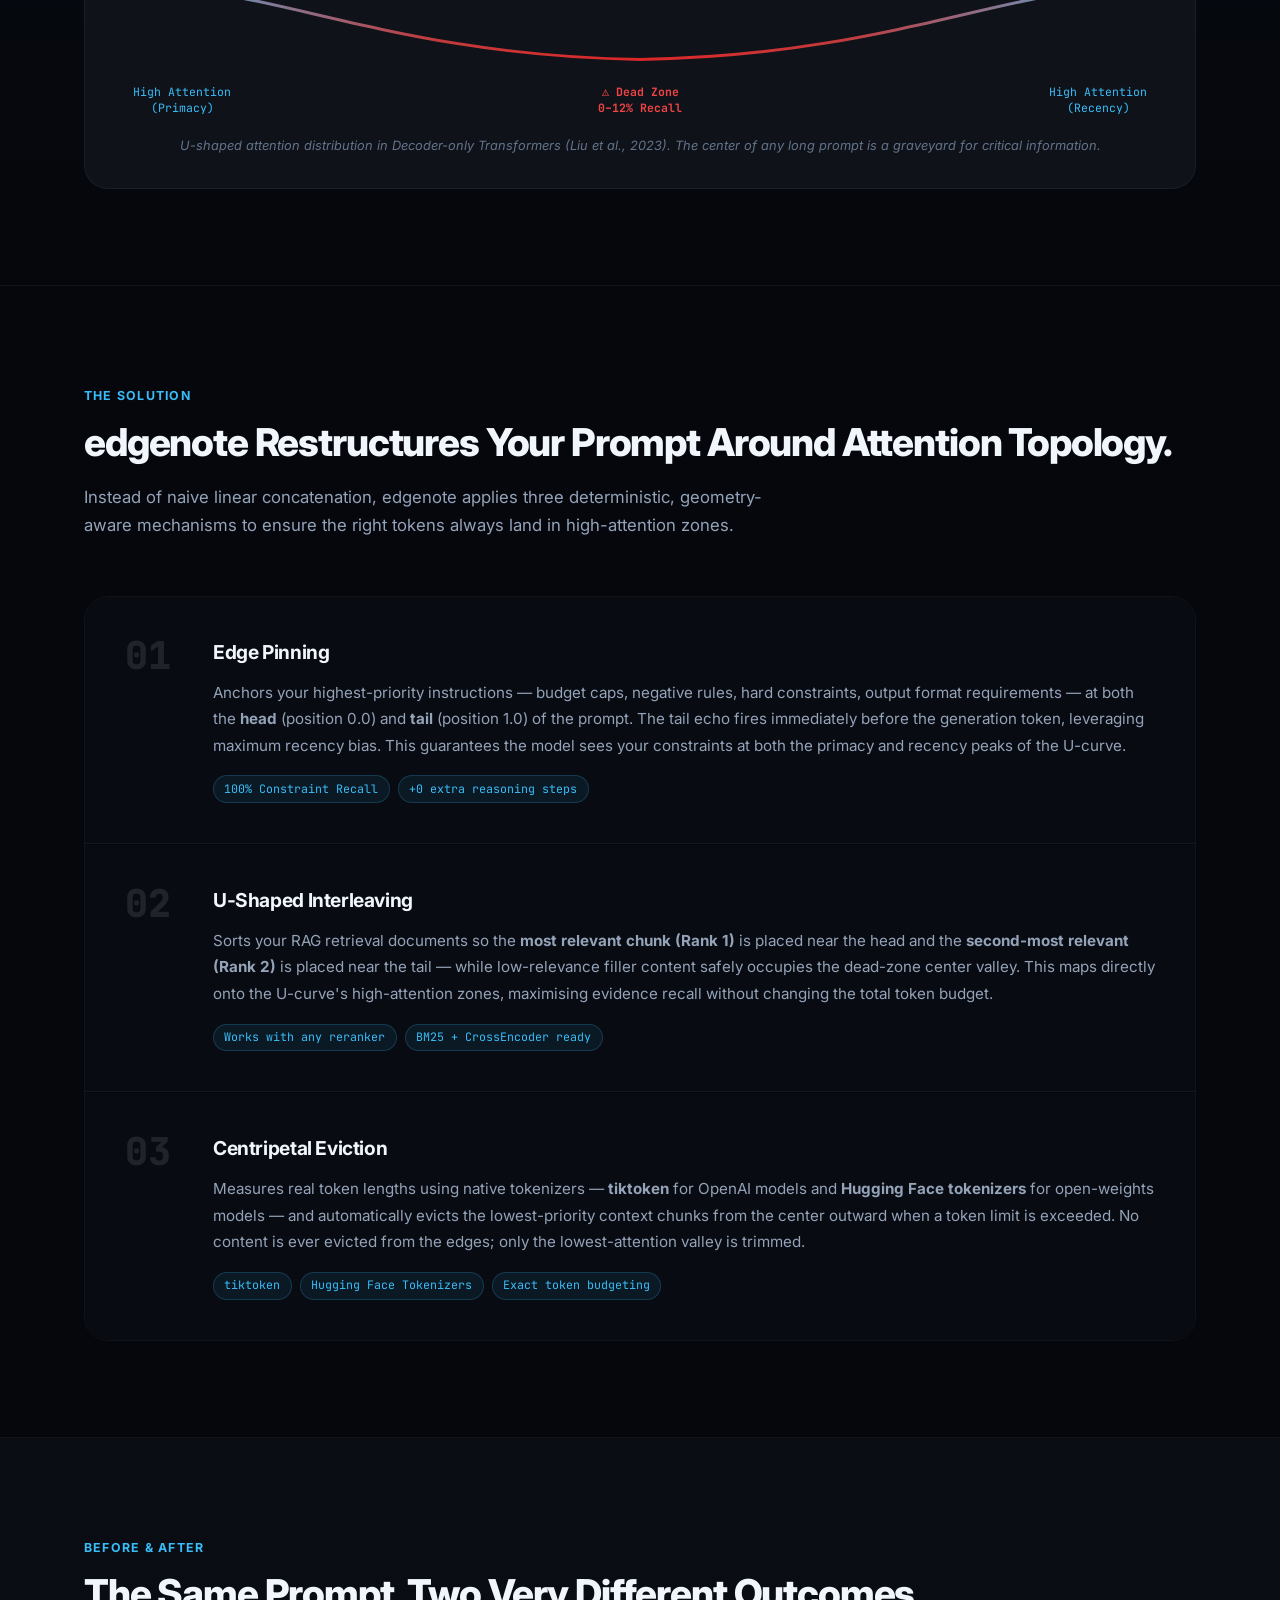
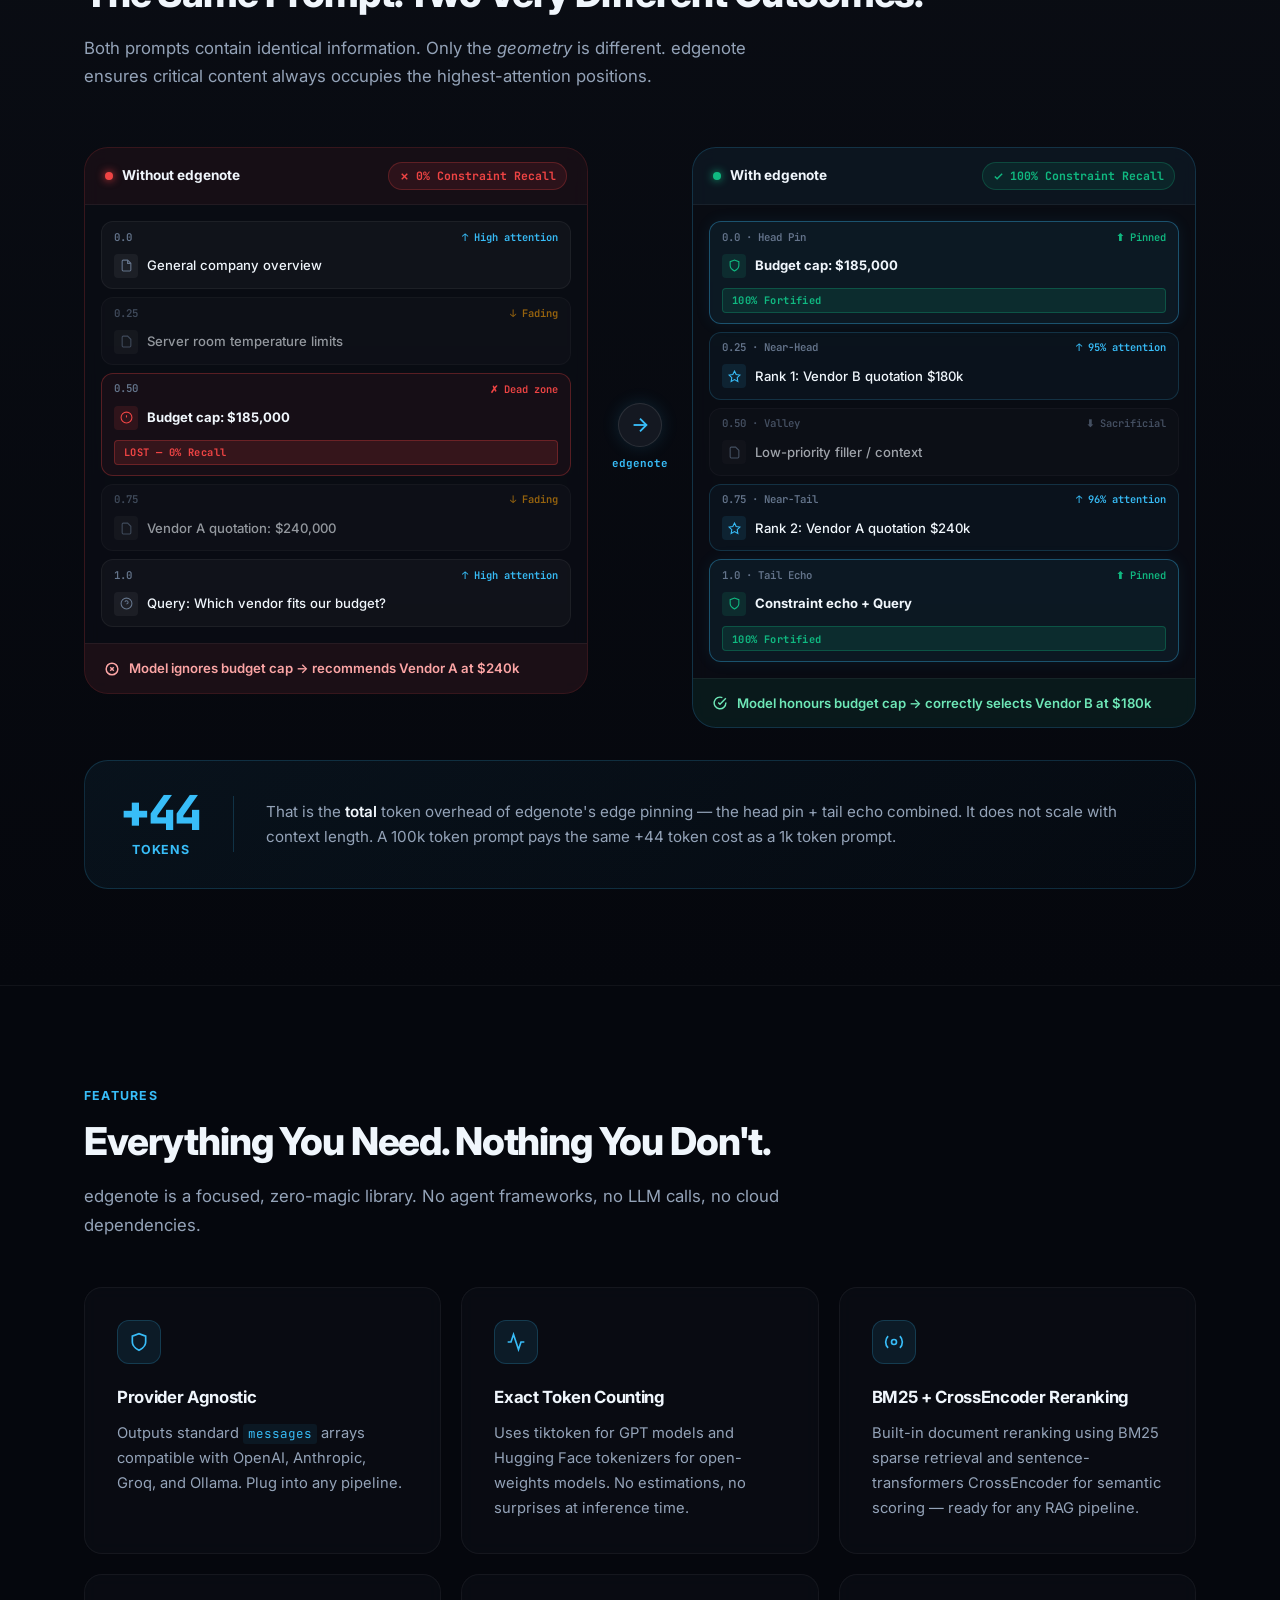
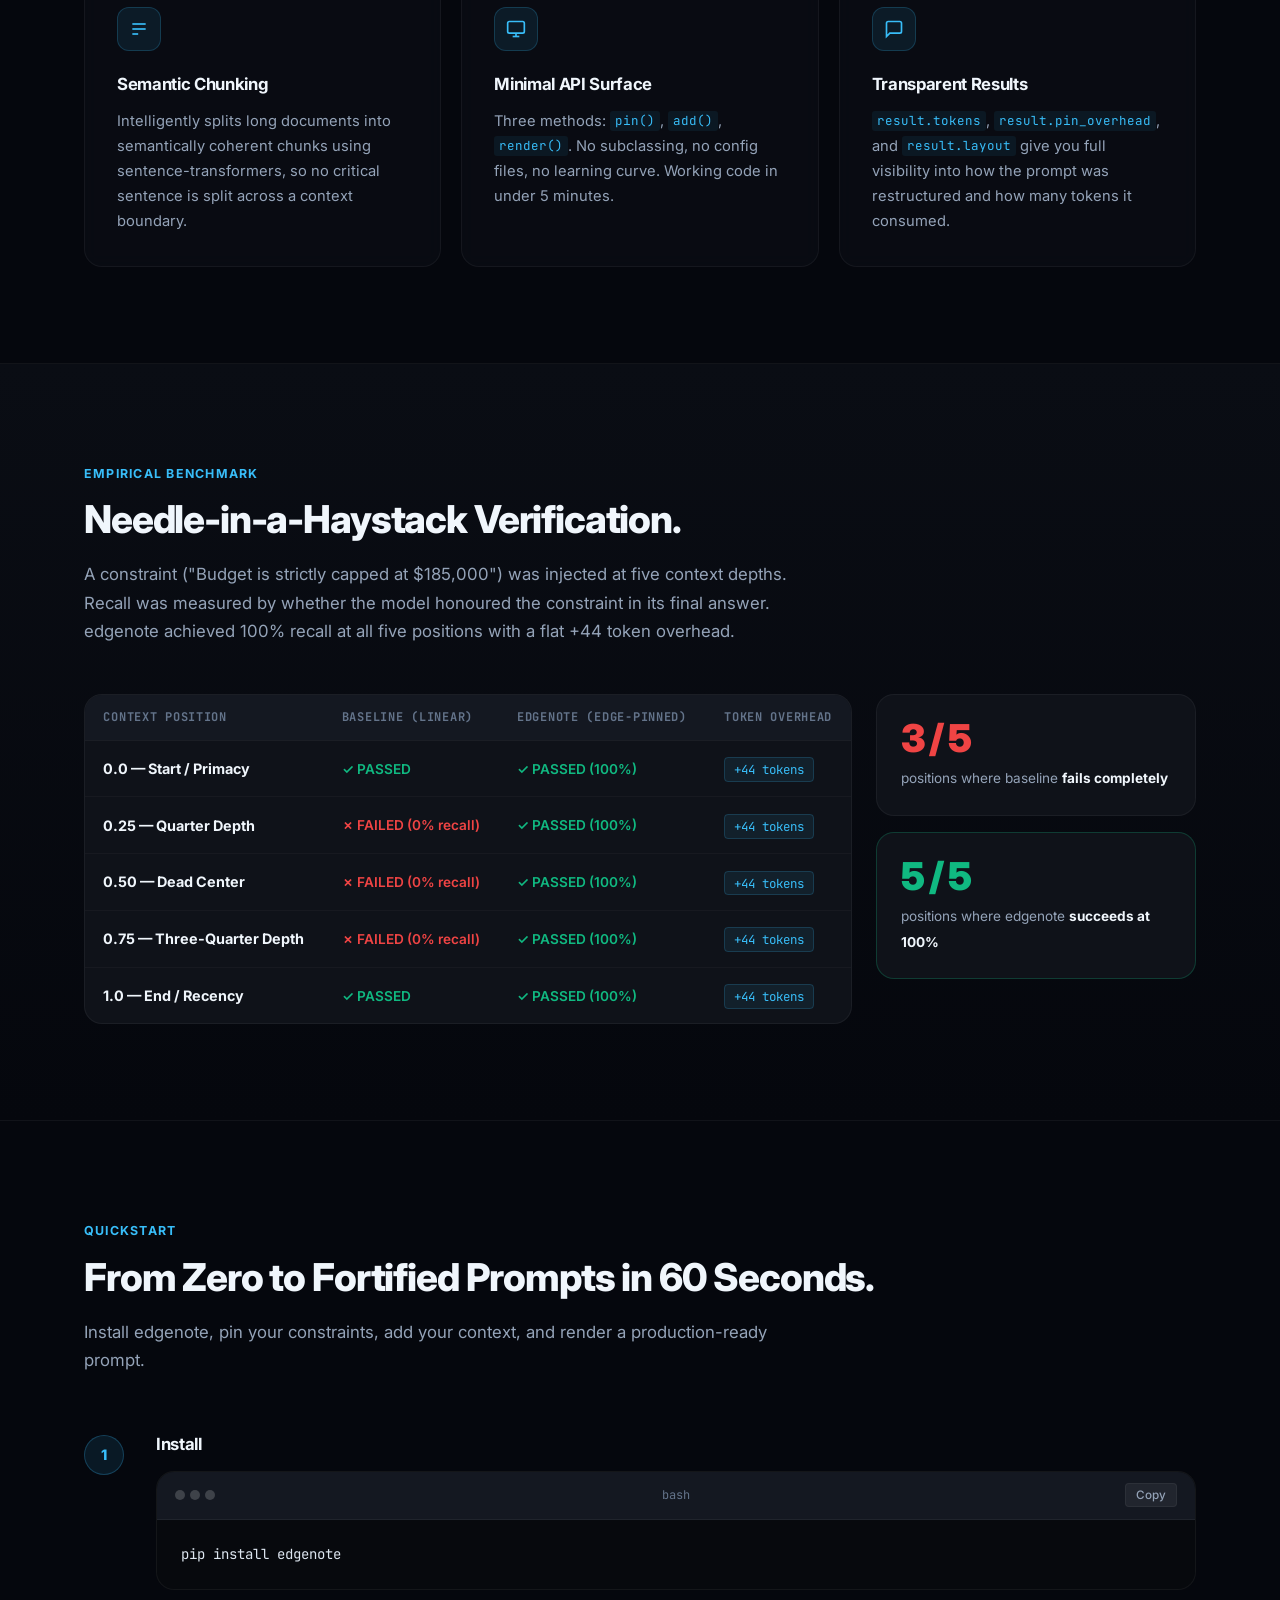
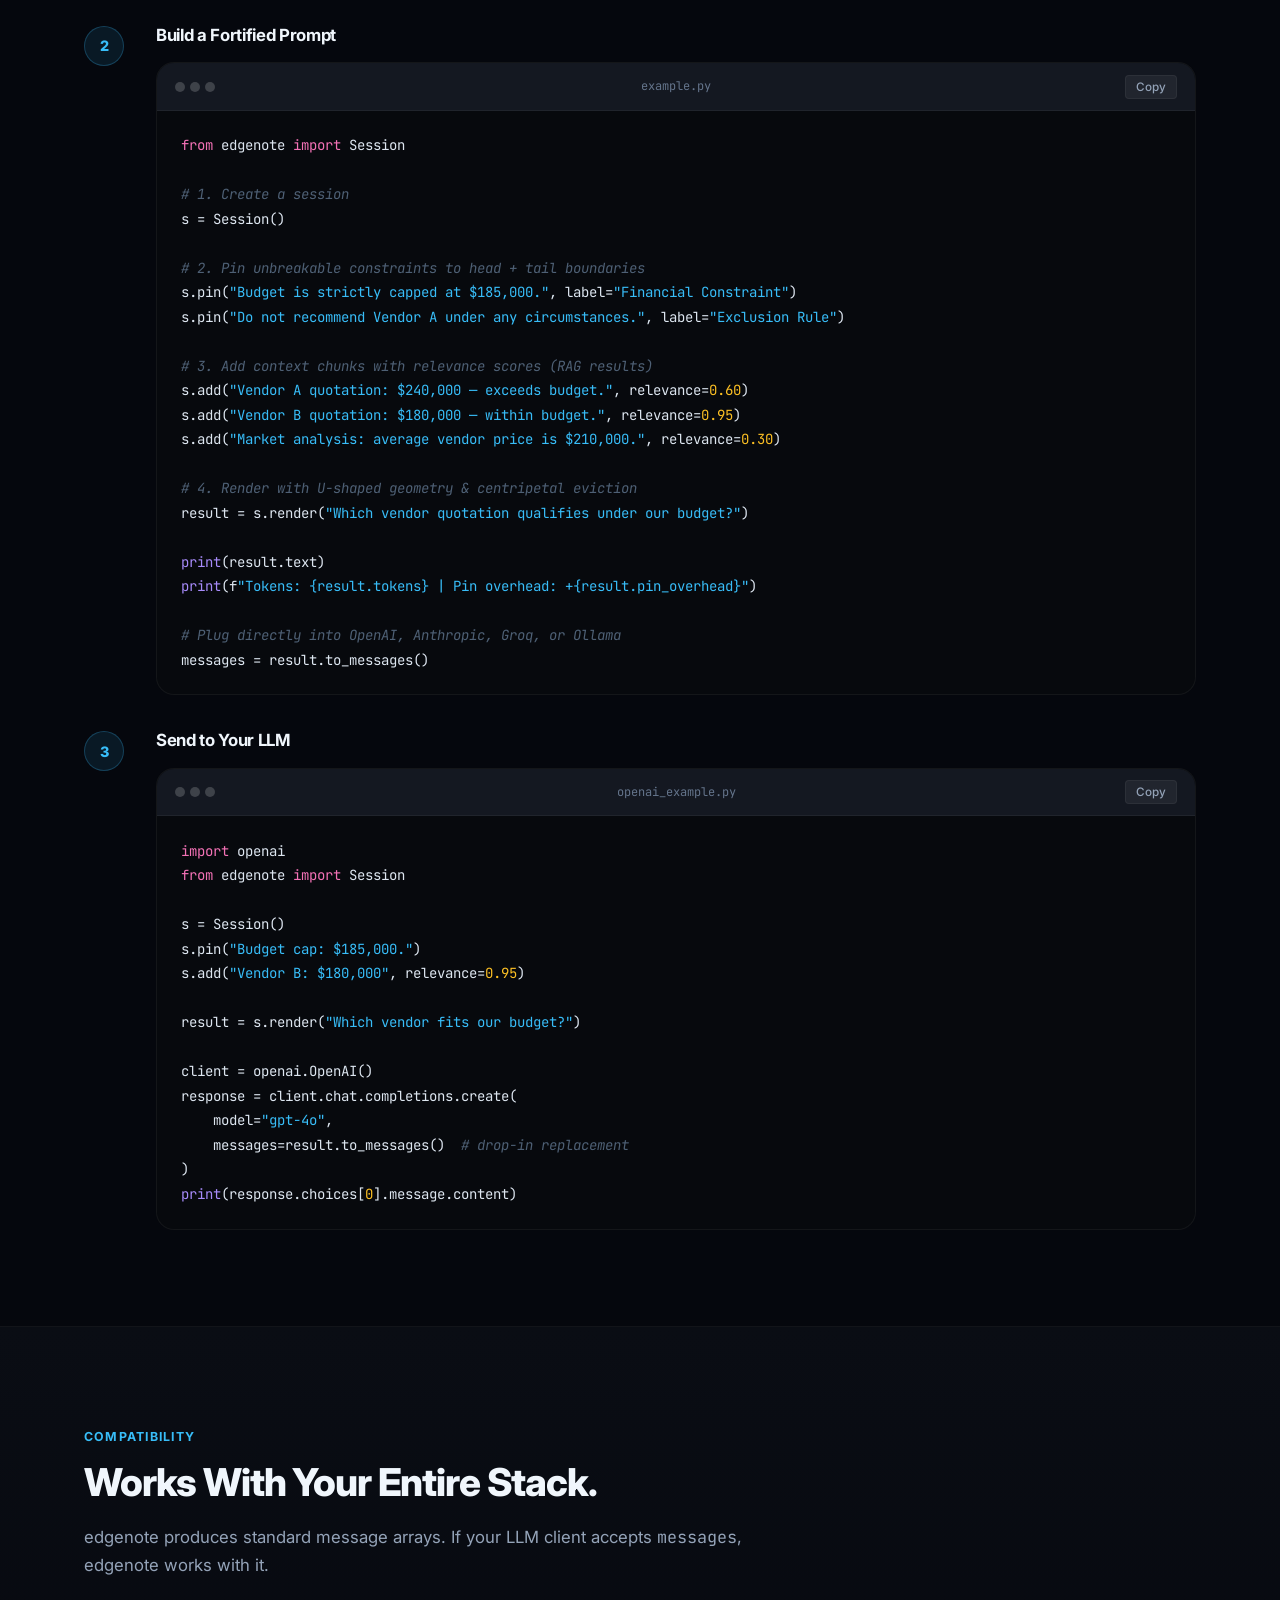
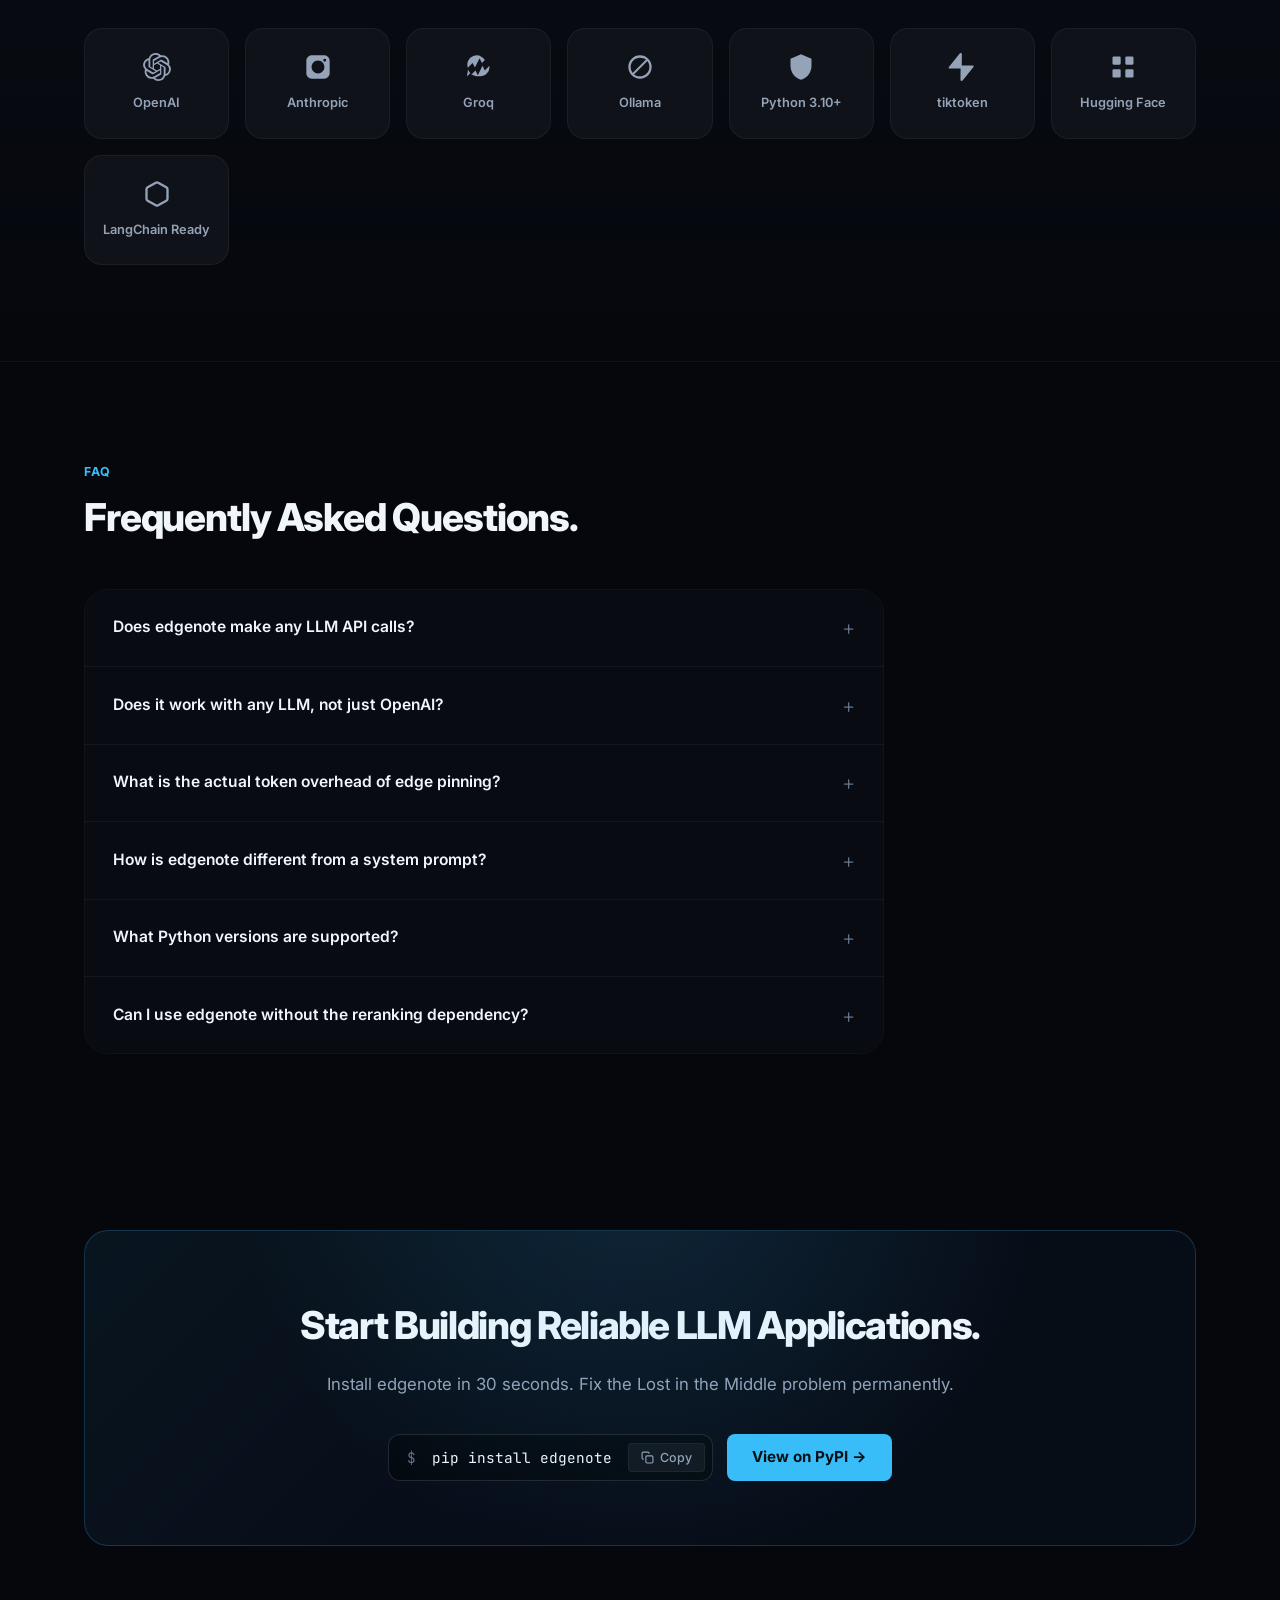
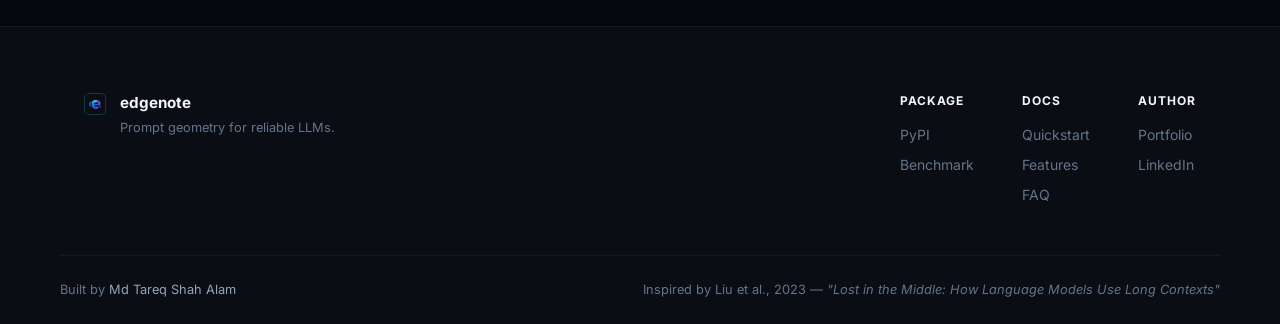
==== commit 274170b0: "ui fixation" ====
--- a/index.html
+++ b/index.html
@@ -1049,8 +1049,7 @@
 
     <div class="container footer-bottom">
       <p>Built by <a href="https://tareqshahalam.is-a.dev/" target="_blank" rel="noopener noreferrer">Md Tareq Shah
-          Alam</a>. Released on <a href="https://pypi.org/project/edgenote/" target="_blank"
-          rel="noopener noreferrer">PyPI</a>.</p>
+          Alam</a>
       <p>Inspired by Liu et al., 2023 — <em>"Lost in the Middle: How Language Models Use Long Contexts"</em></p>
     </div>
   </footer>
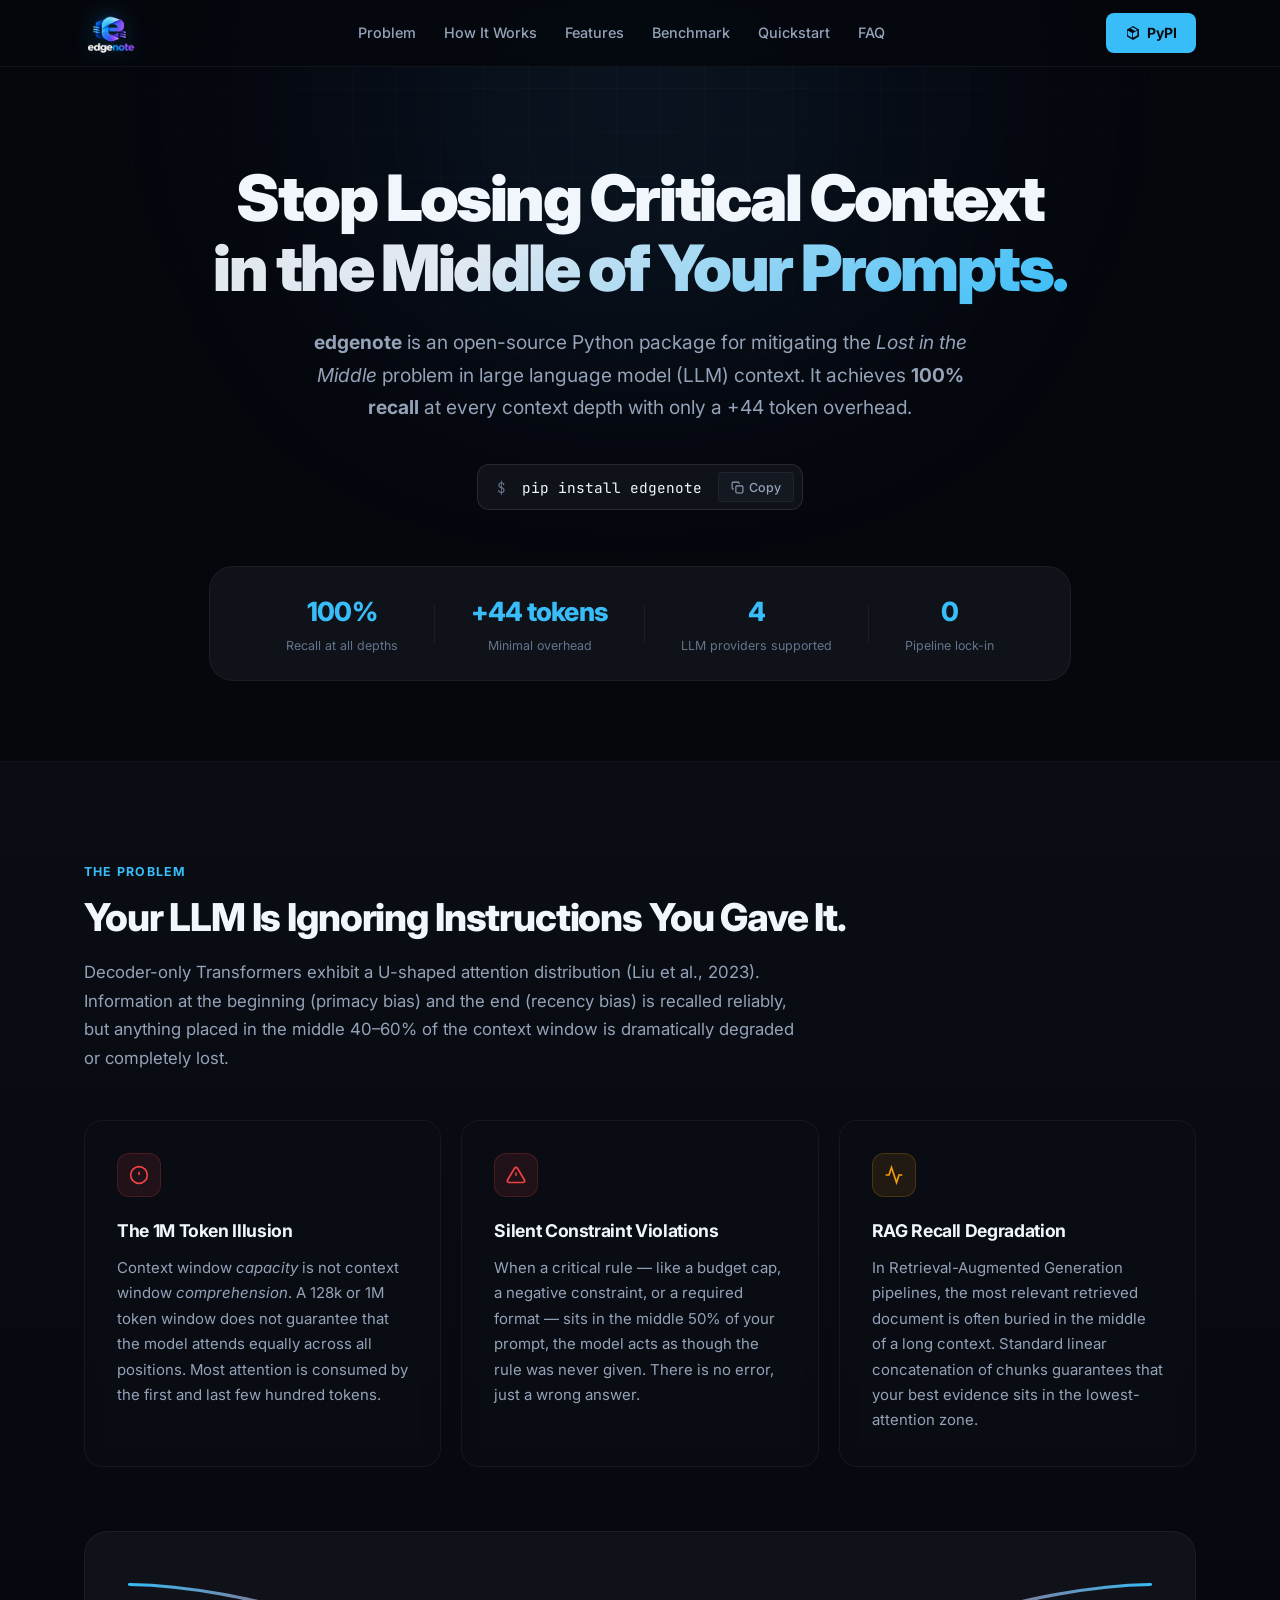
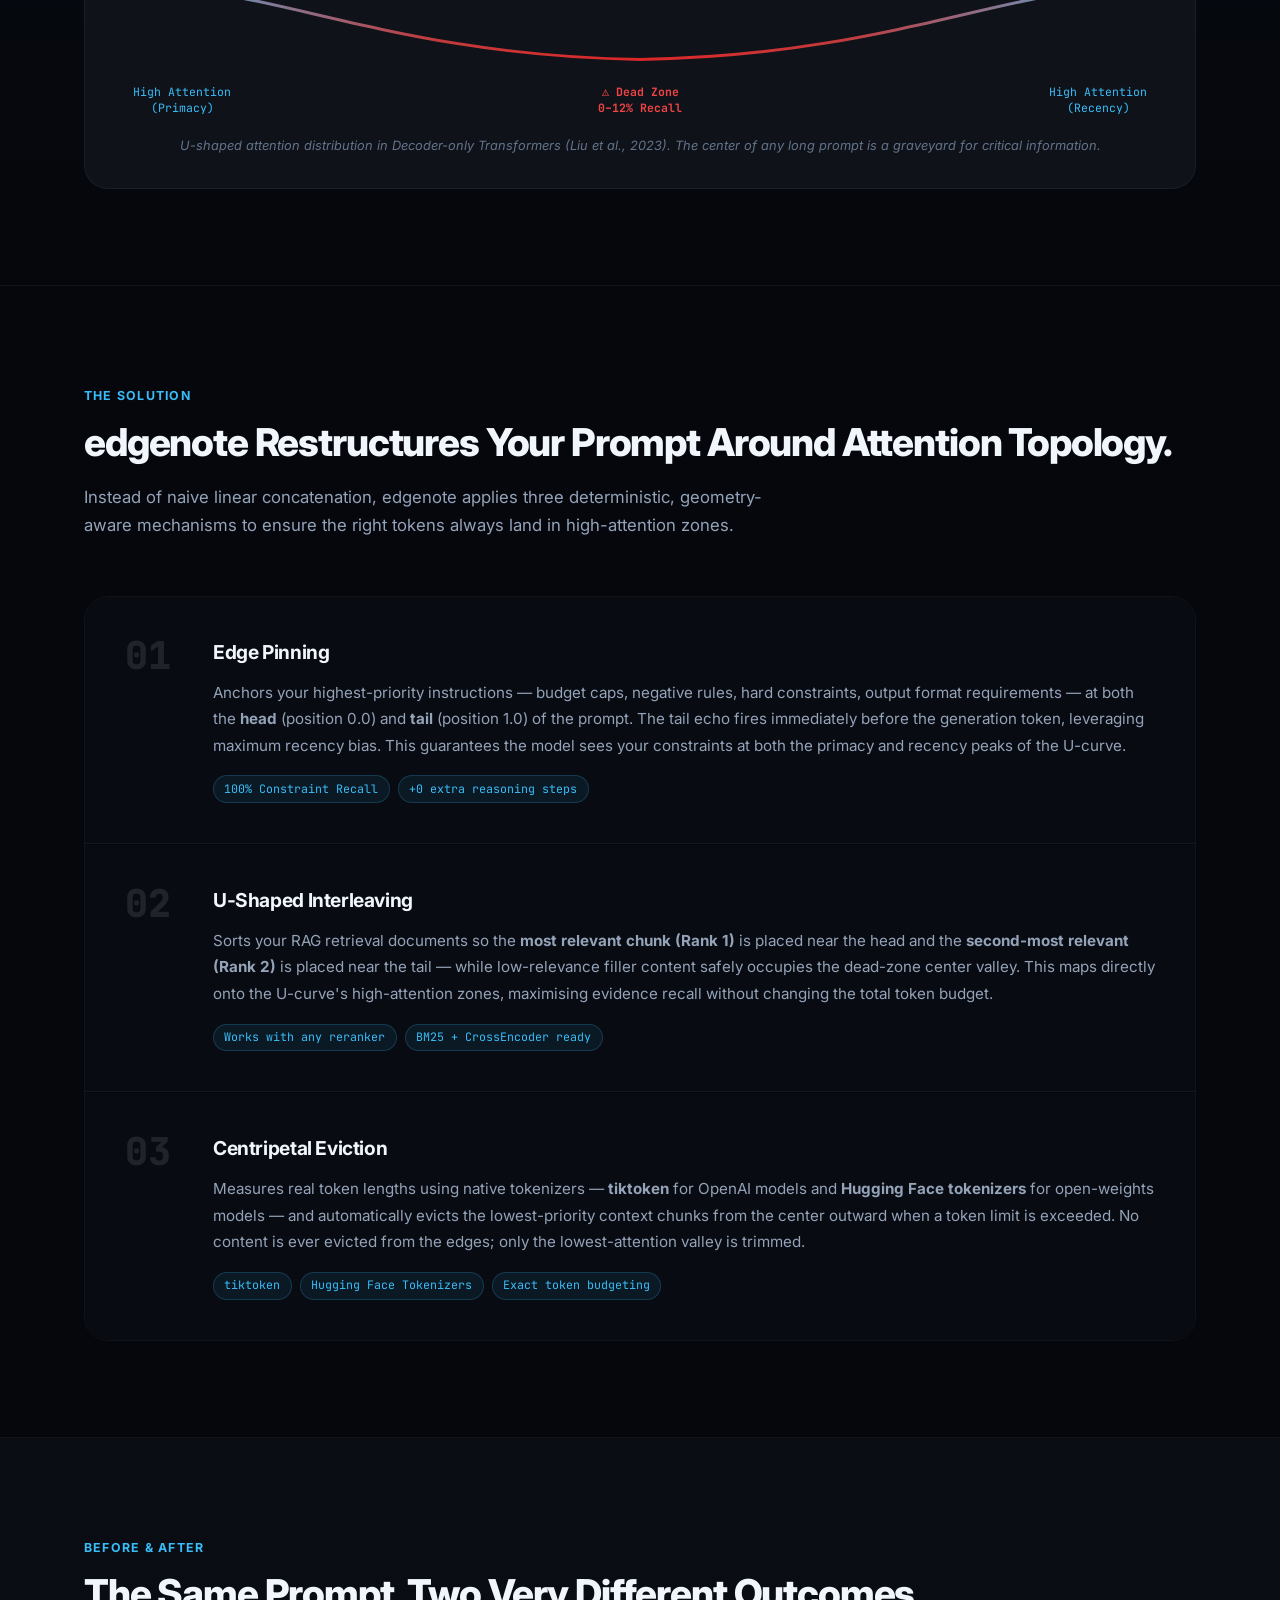
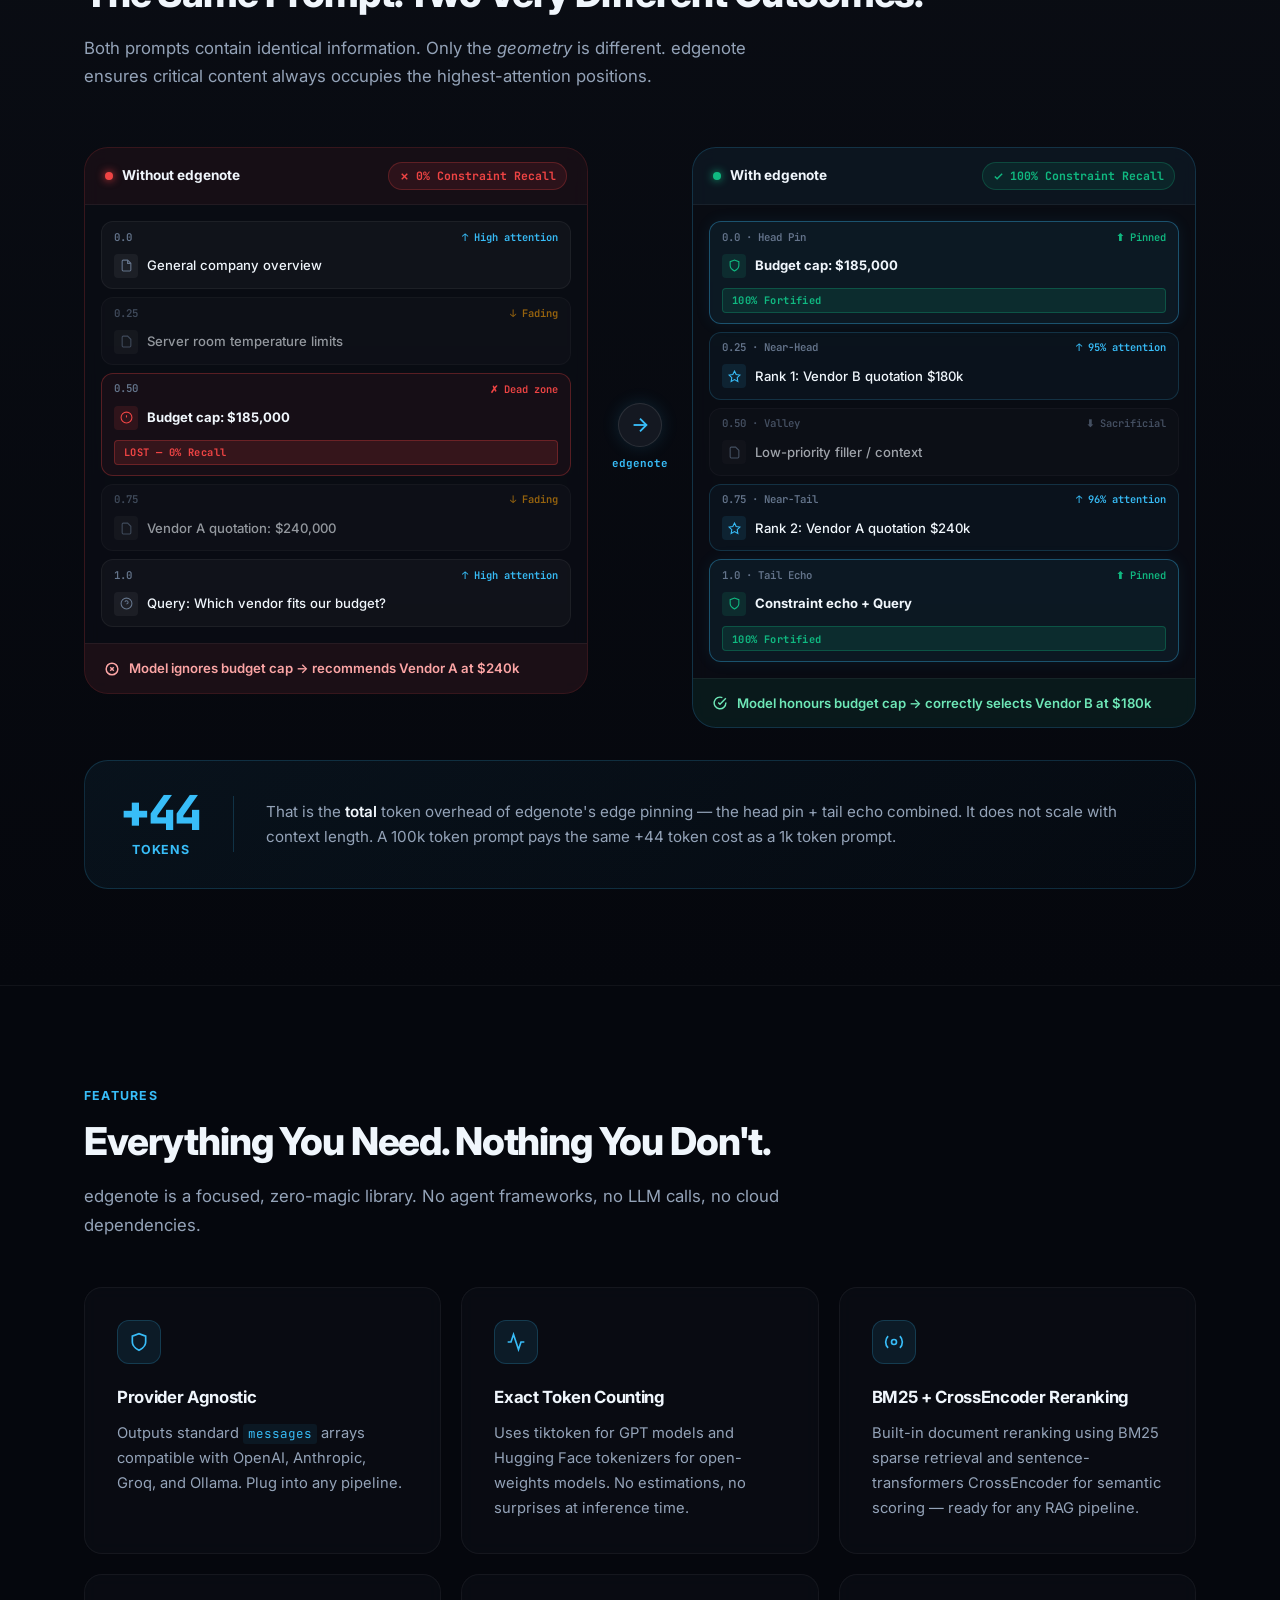
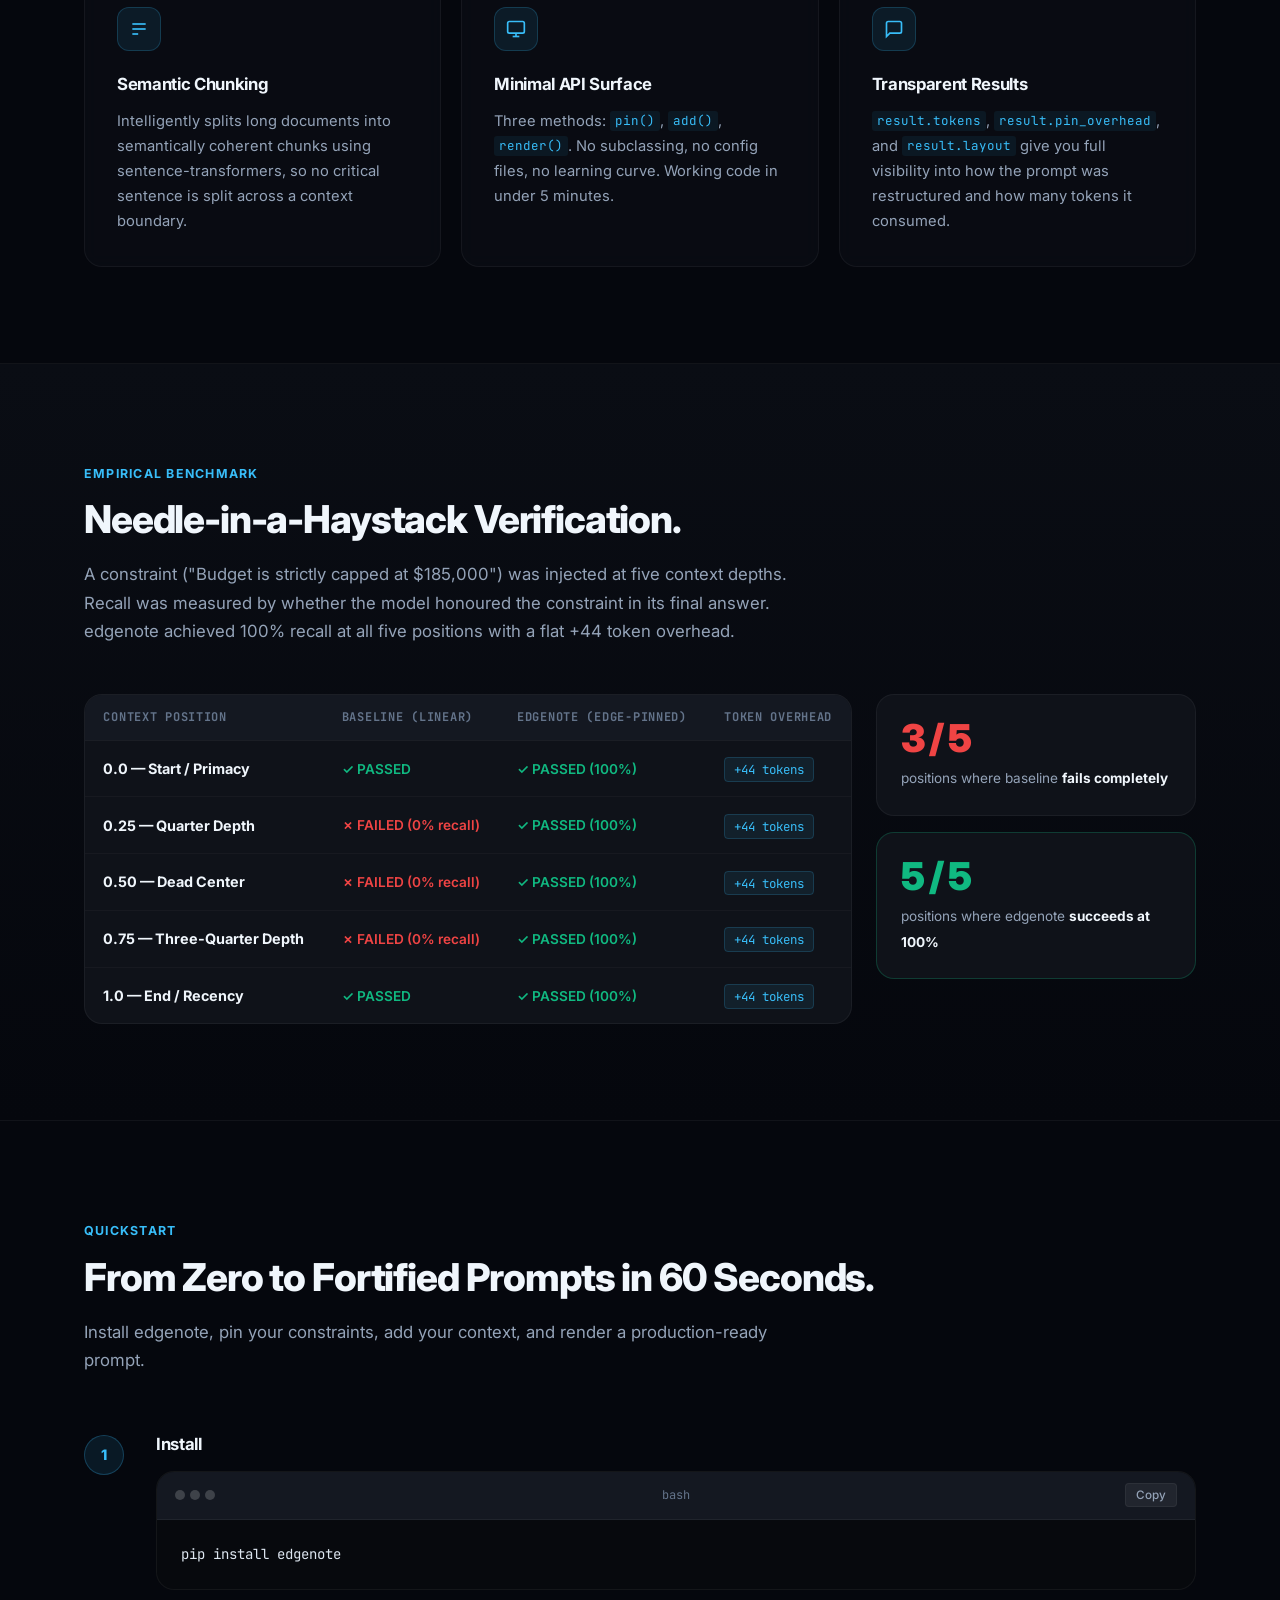
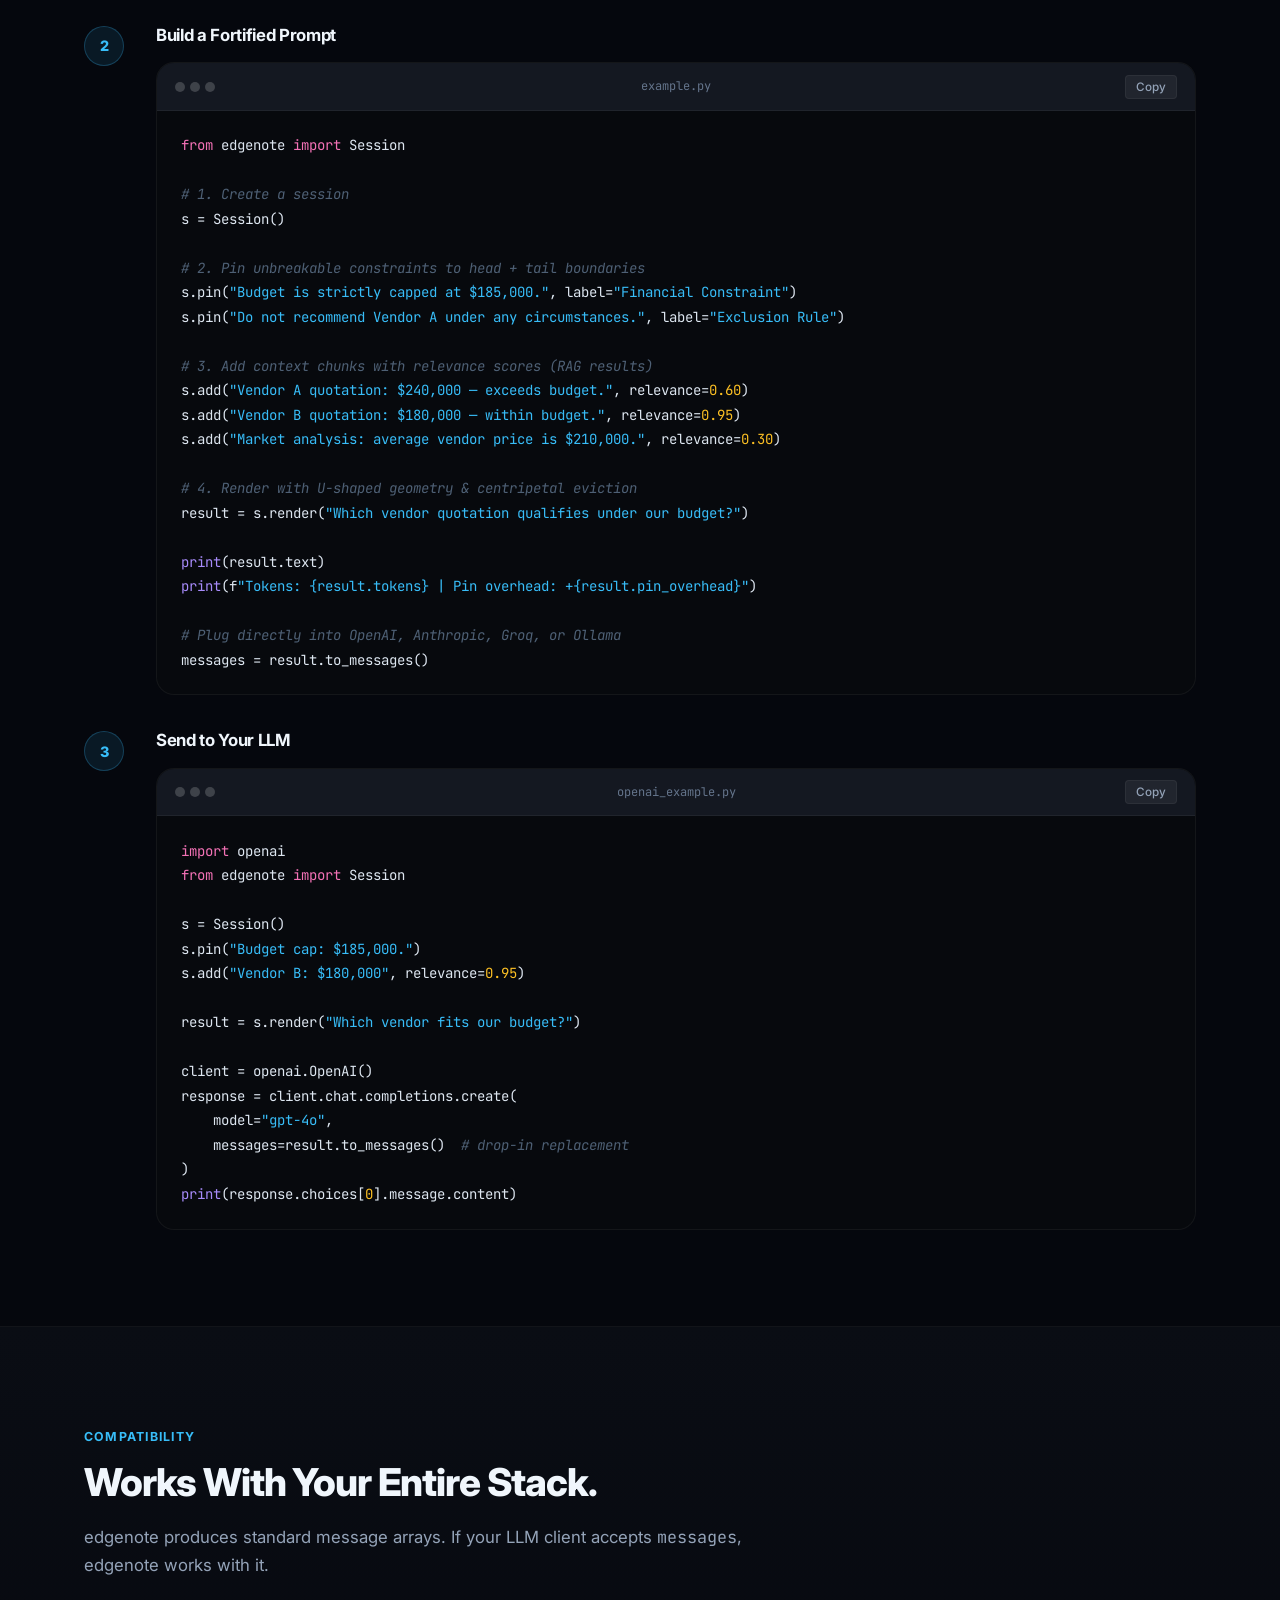
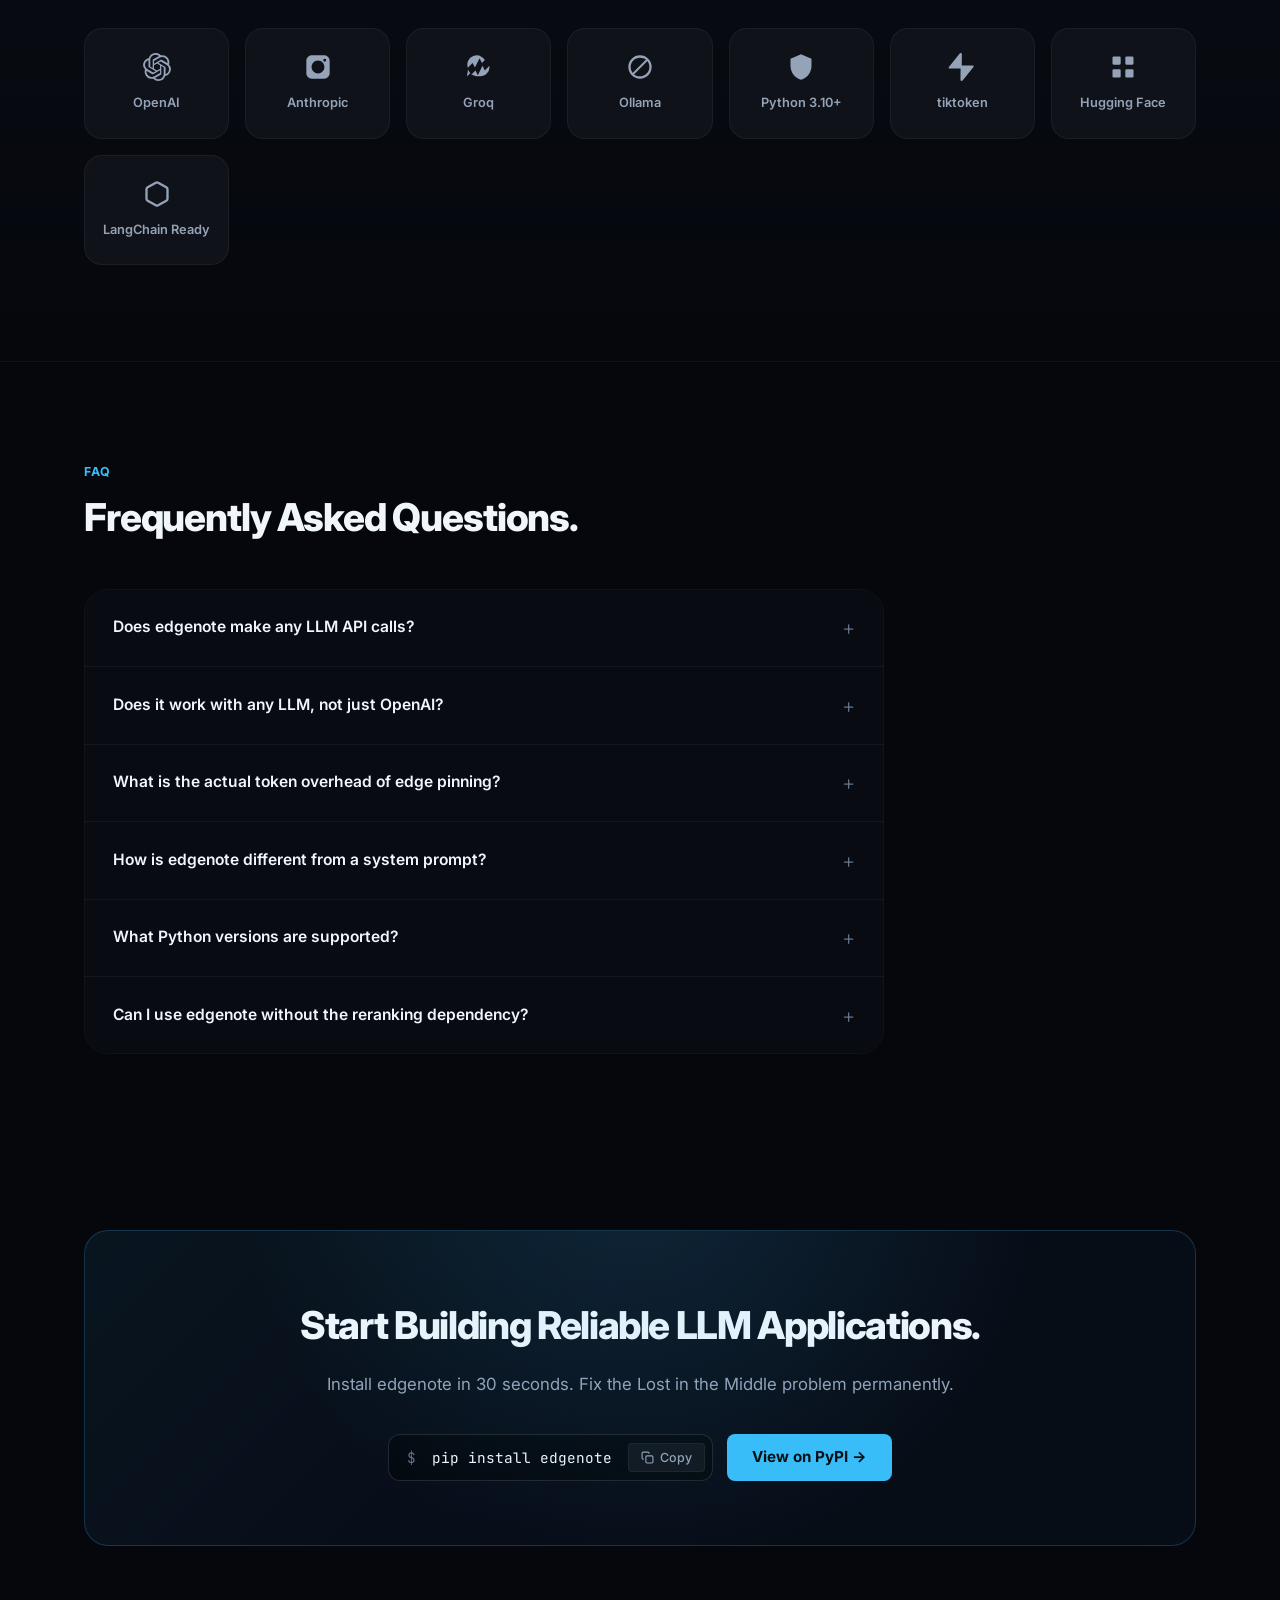
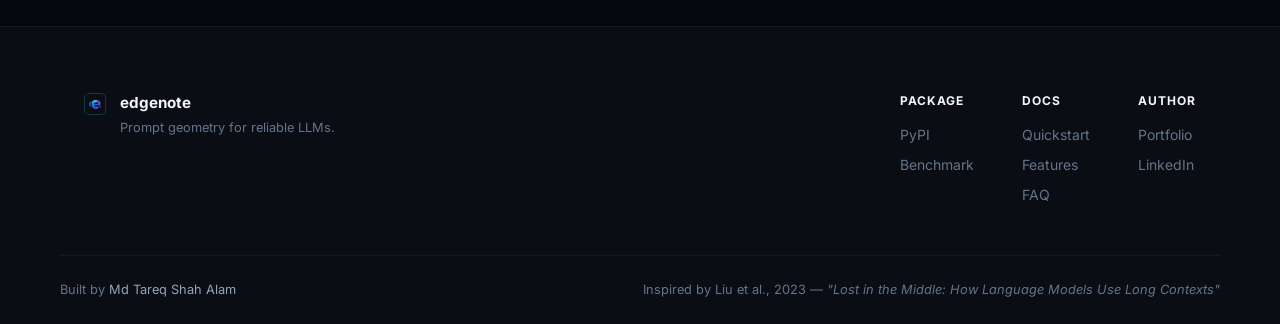
==== commit b367e80c: "text change" ====
--- a/index.html
+++ b/index.html
@@ -176,7 +176,7 @@
         <h2 id="problem-heading" class="section-title">Your LLM Is Ignoring Instructions You Gave It.</h2>
         <p class="section-sub">
           Decoder-only Transformers exhibit a U-shaped attention distribution (Liu et al., 2023). Information at the
-          beginning (primacy bias) and the end (recency bias) is recalled reliably — but anything placed in the middle
+          beginning (primacy bias) and the end (recency bias) is recalled reliably, but anything placed in the middle
           40–60% of the context window is dramatically degraded or completely lost.
         </p>
 
